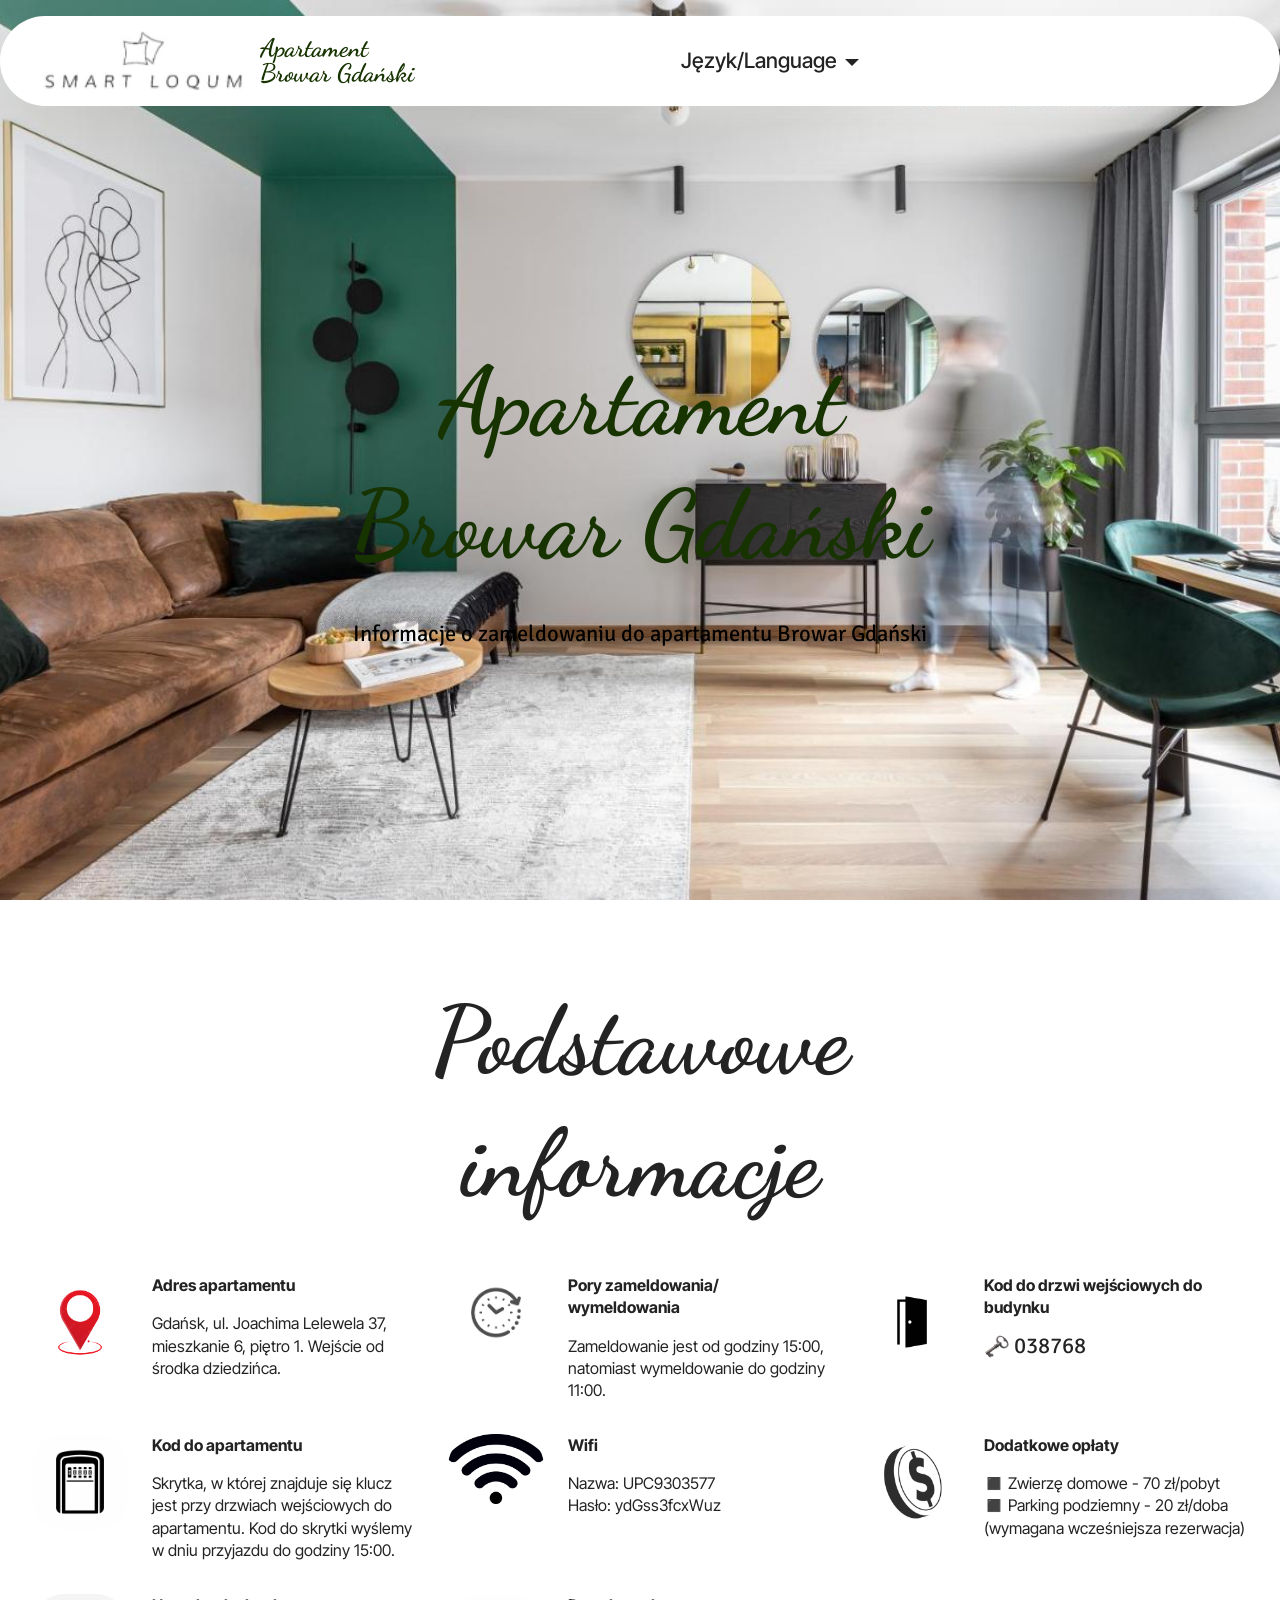
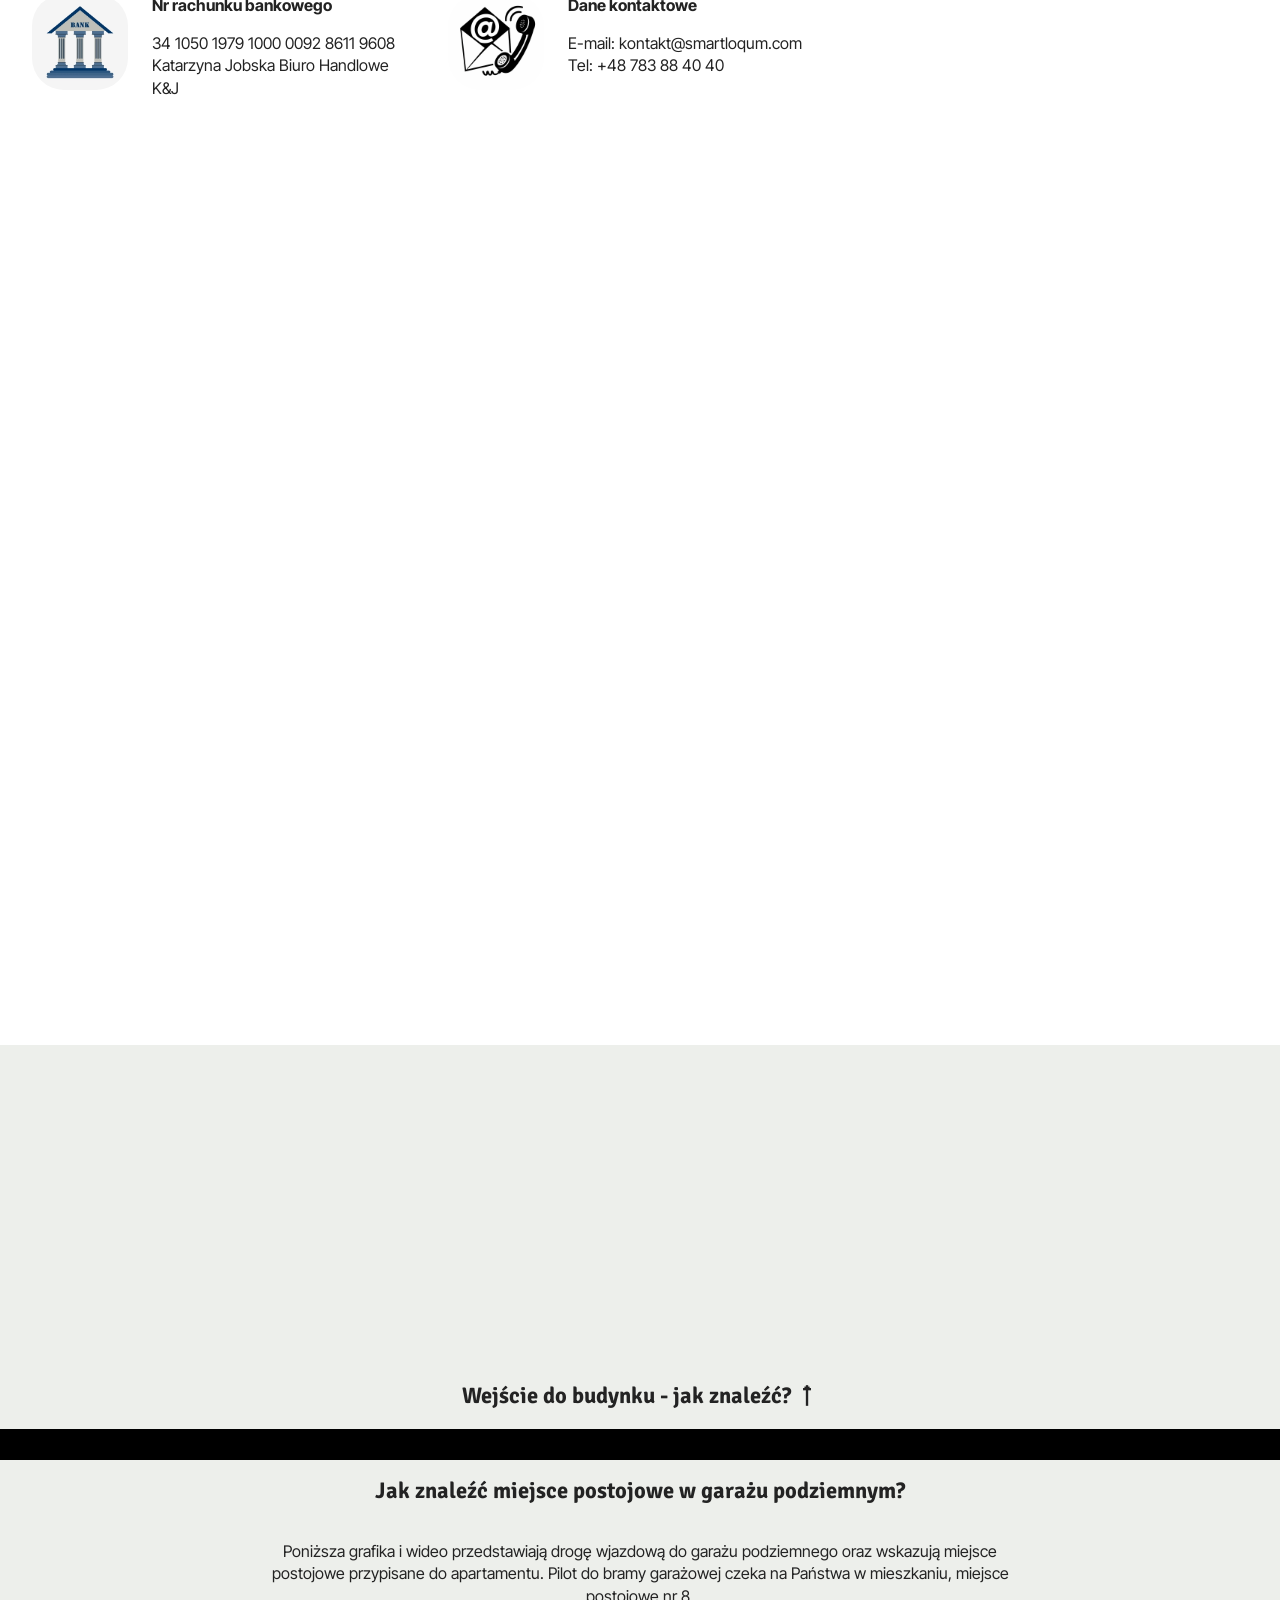
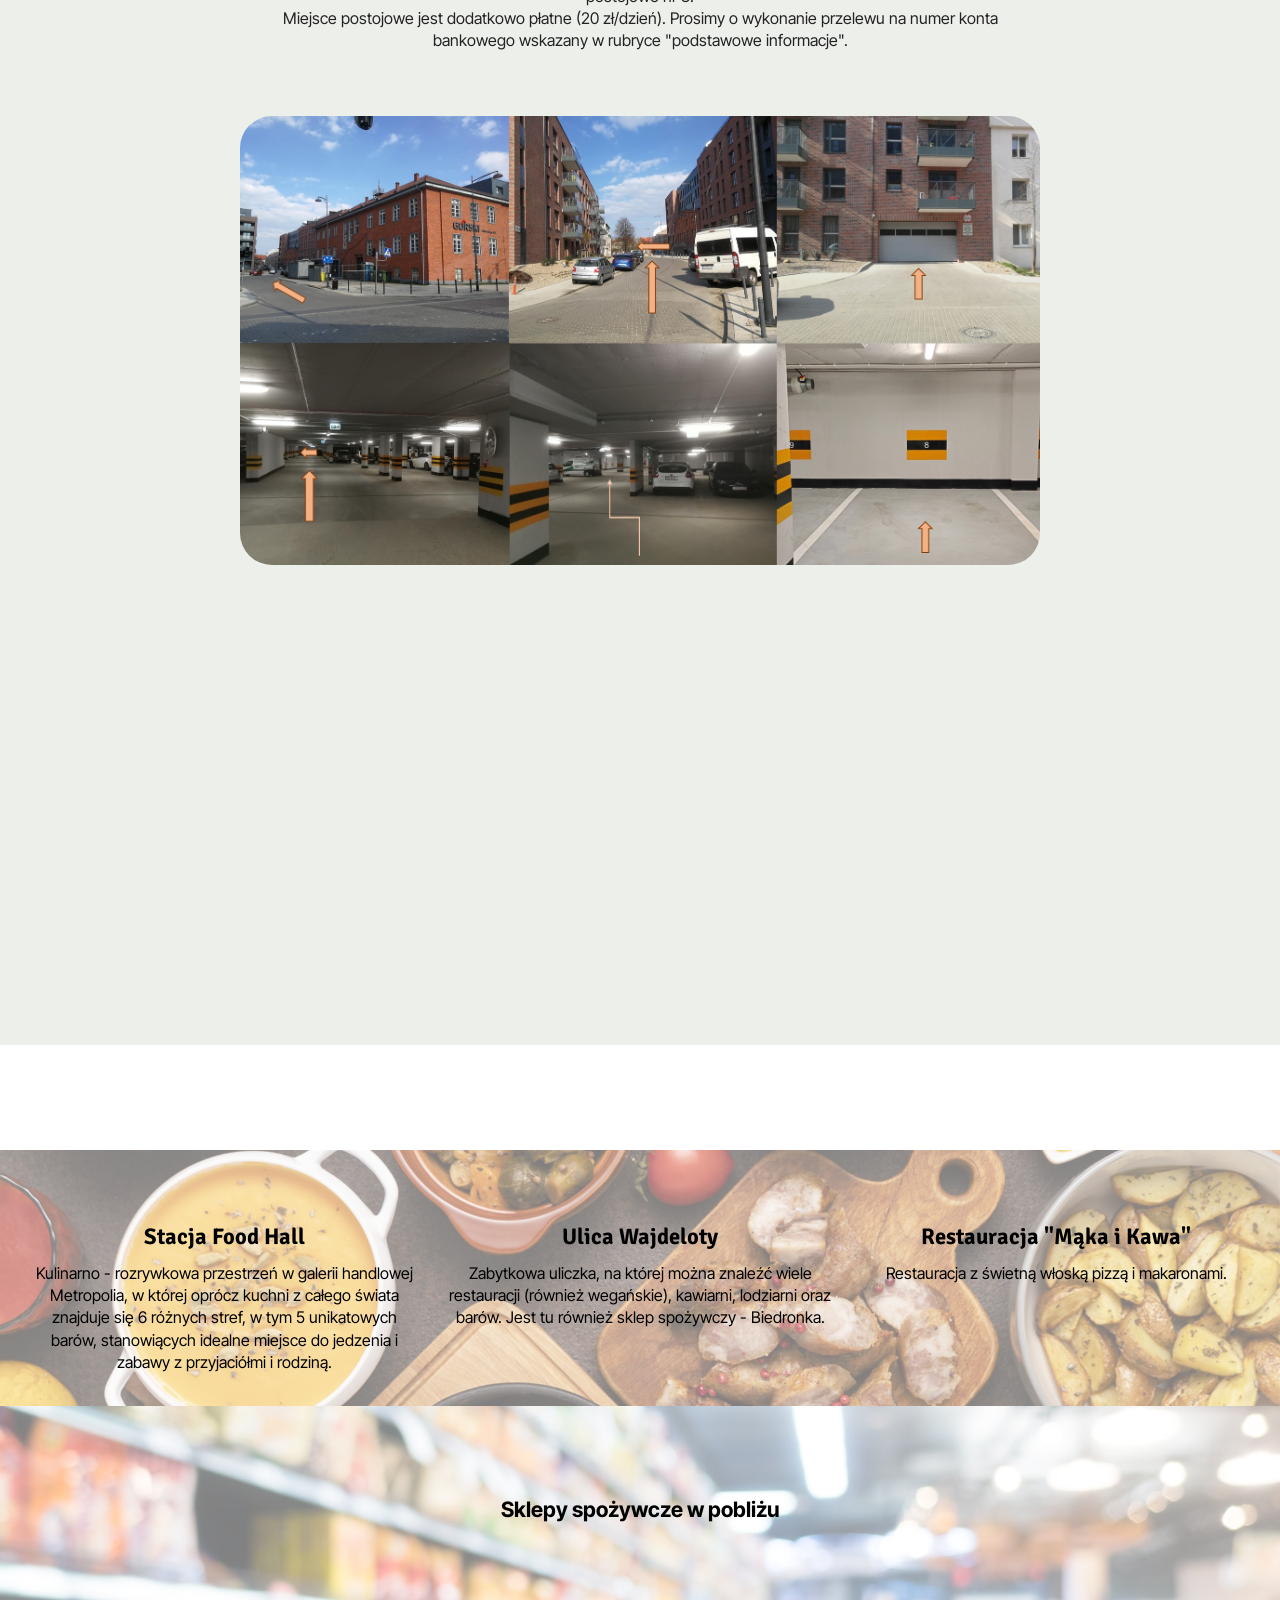
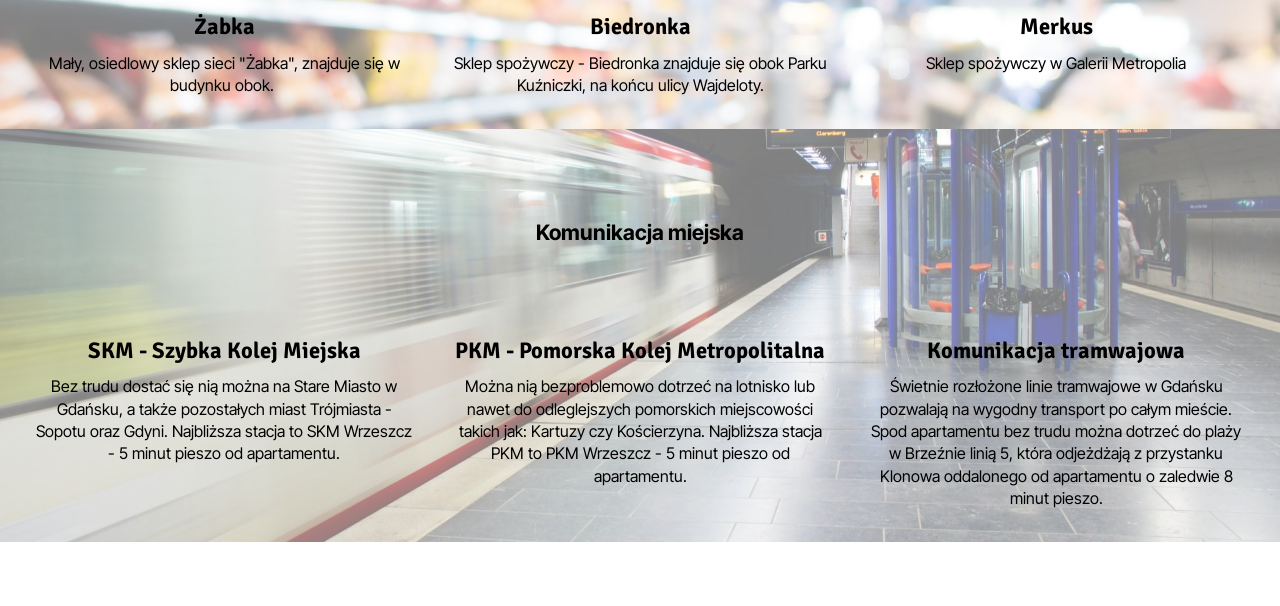
==== index.html @ a1bb18da "Add files via upload" ====
<!DOCTYPE html>
<html  >
<head>
  <!-- Site made with Mobirise Website Builder v6.0.1, https://mobirise.com -->
  <meta charset="UTF-8">
  <meta http-equiv="X-UA-Compatible" content="IE=edge">
  <meta name="generator" content="Mobirise v6.0.1, mobirise.com">
  <meta name="viewport" content="width=device-width, initial-scale=1, minimum-scale=1">
  <link rel="shortcut icon" href="assets/images/karta-powitalna-dawna-poczta.png" type="image/x-icon">
  <meta name="description" content="">
  
  
  <title>Browar Gdański PL</title>
  <link rel="stylesheet" href="assets/web/assets/mobirise-icons2/mobirise2.css">
  <link rel="stylesheet" href="assets/bootstrap/css/bootstrap.min.css">
  <link rel="stylesheet" href="assets/bootstrap/css/bootstrap-grid.min.css">
  <link rel="stylesheet" href="assets/bootstrap/css/bootstrap-reboot.min.css">
  <link rel="stylesheet" href="assets/parallax/jarallax.css">
  <link rel="stylesheet" href="assets/animatecss/animate.css">
  <link rel="stylesheet" href="assets/dropdown/css/style.css">
  <link rel="stylesheet" href="assets/theme/css/style.css">
  <link rel="preload" href="https://fonts.googleapis.com/css?family=Dancing+Script:400,500,600,700&display=swap" as="style" onload="this.onload=null;this.rel='stylesheet'">
  <noscript><link rel="stylesheet" href="https://fonts.googleapis.com/css?family=Dancing+Script:400,500,600,700&display=swap"></noscript>
  <link rel="preload" href="https://fonts.googleapis.com/css?family=Signika+Negative:300,400,500,600,700&display=swap" as="style" onload="this.onload=null;this.rel='stylesheet'">
  <noscript><link rel="stylesheet" href="https://fonts.googleapis.com/css?family=Signika+Negative:300,400,500,600,700&display=swap"></noscript>
  <link rel="preload" href="https://fonts.googleapis.com/css?family=Inter+Tight:100,200,300,400,500,600,700,800,900,100i,200i,300i,400i,500i,600i,700i,800i,900i&display=swap" as="style" onload="this.onload=null;this.rel='stylesheet'">
  <noscript><link rel="stylesheet" href="https://fonts.googleapis.com/css?family=Inter+Tight:100,200,300,400,500,600,700,800,900,100i,200i,300i,400i,500i,600i,700i,800i,900i&display=swap"></noscript>
  <link rel="preload" as="style" href="assets/mobirise/css/mbr-additional.css?v=JxssaK"><link rel="stylesheet" href="assets/mobirise/css/mbr-additional.css?v=JxssaK" type="text/css">

  
  
  
</head>
<body>
  
  <section data-bs-version="5.1" class="menu menu1 cid-uIEbX2FM1C" once="menu" id="menu01-8">
	

	<nav class="navbar navbar-dropdown navbar-fixed-top navbar-expand-lg">
		<div class="container">
			<div class="navbar-brand">
				<span class="navbar-logo">
					<a href="index.html">
						<img src="assets/images/karta-powitalna-dawna-poczta-153x46.png" alt="Mobirise Website Builder" style="height: 3.8rem;">
					</a>
				</span>
				<span class="navbar-caption-wrap"><a class="navbar-caption text-success display-1" href="index.html">Apartament<br>Browar Gdański</a></span>
			</div>
			<button class="navbar-toggler" type="button" data-toggle="collapse" data-bs-toggle="collapse" data-target="#navbarSupportedContent" data-bs-target="#navbarSupportedContent" aria-controls="navbarNavAltMarkup" aria-expanded="false" aria-label="Toggle navigation">
				<div class="hamburger">
					<span></span>
					<span></span>
					<span></span>
					<span></span>
				</div>
			</button>
			<div class="collapse navbar-collapse" id="navbarSupportedContent">
				<ul class="navbar-nav nav-dropdown nav-right" data-app-modern-menu="true"><li class="nav-item dropdown">
						<a class="nav-link link text-black dropdown-toggle display-4" href="https://mobiri.se" data-toggle="dropdown-submenu" data-bs-toggle="dropdown" data-bs-auto-close="outside" aria-expanded="false">Język/Language</a><div class="dropdown-menu" aria-labelledby="dropdown-813"><a class="text-black dropdown-item text-primary display-4" href="index.html">Polski/Polish</a><a class="text-black dropdown-item text-primary display-4" href="page2.html">Angielski/English</a></div>
					</li></ul>
				<div class="icons-menu">
					<a class="iconfont-wrapper" href="https://mobiri.se">
						<span class="p-2 mbr-iconfont mobi-mbri-phone mobi-mbri"></span>
					</a>
					<a class="iconfont-wrapper" href="https://mobiri.se">
						<span class="p-2 mbr-iconfont mobi-mbri-letter mobi-mbri"></span>
					</a>
					<a class="iconfont-wrapper" href="https://mobiri.se">
						<span class="p-2 mbr-iconfont mobi-mbri-map-pin mobi-mbri"></span>
					</a>
					
				</div>
				
			</div>
		</div>
	</nav>
</section>

<section data-bs-version="5.1" class="header16 cid-uIE7g3pvz5 mbr-fullscreen mbr-parallax-background" id="header17-7">
  
  
  <div class="container-fluid">
    <div class="row">
      <div class="content-wrap col-12 col-md-12">
        <h1 class="mbr-section-title mbr-fonts-style mbr-white mb-4 display-2">
          <strong><br>Apartament</strong><br><strong>Browar Gdański</strong></h1>
        
        <p class="mbr-fonts-style mbr-text mbr-white mb-4 display-5">Informacje o zameldowaniu do apartamentu Browar Gdański</p>
        
      </div>
    </div>
  </div>
</section>

<section data-bs-version="5.1" class="features15 cid-uIE6yzl52n" id="features015-2">
	

	
	
	<div class="container">
		<div class="row justify-content-center">
			<div class="col-12 content-head">
				<div class="mbr-section-head mb-5">
					<h4 class="mbr-section-title mbr-fonts-style align-center mb-0 display-2"><strong>Podstawowe informacje</strong></h4>
					
				</div>
			</div>
		</div>
		<div class="row">
			
			<div class="item features-without-image col-12 col-lg-4 active">
				<div class="item-wrapper">
					<div class="img-wrapper">
						<img src="assets/images/logo-adresu.png" alt="Mobirise Website Builder" data-slide-to="1" data-bs-slide-to="1">
					</div>
					<div class="card-box">
						<h4 class="card-title mbr-fonts-style mb-0 display-7"><strong>Adres apartamentu</strong></h4>
						<h5 class="card-text mbr-fonts-style mt-3 display-7">Gdańsk, ul. Joachima Lelewela 37, mieszkanie 6, piętro 1. Wejście od środka dziedzińca.</h5>
					</div>
				</div>
			</div>
			<div class="item features-without-image col-12 col-lg-4">
				<div class="item-wrapper">
					<div class="img-wrapper">
						<img src="assets/images/logo-zameldowania.jpg" alt="Mobirise Website Builder" data-bs-slide-to="2" data-slide-to="2">
					</div>
					<div class="card-box">
						<h4 class="card-title mbr-fonts-style mb-0 display-7"><strong>Pory zameldowania/ wymeldowania</strong></h4>
						<h5 class="card-text mbr-fonts-style mt-3 display-7">Zameldowanie jest od godziny 15:00, natomiast wymeldowanie do godziny 11:00.</h5>
					</div>
				</div>
			</div>
			<div class="item features-without-image col-12 col-lg-4">
				<div class="item-wrapper">
					<div class="img-wrapper">
						<img src="assets/images/logo-klatki.jpg" alt="Mobirise Website Builder" data-slide-to="3" data-bs-slide-to="3">
					</div>
					<div class="card-box">
						<h4 class="card-title mbr-fonts-style mb-0 display-7"><strong>Kod do drzwi wejściowych do budynku</strong></h4>
						<h5 class="card-text mbr-fonts-style mt-3 display-5"><p><img src="[data-uri]" data-filename="🗝.png" style="width: 24.8px; height: 24.8px; float: left;">&nbsp;038768</p></h5>
					</div>
				</div>
			</div>
			<div class="item features-without-image col-12 col-lg-4">
				<div class="item-wrapper">
					<div class="img-wrapper">
						<img src="assets/images/chatgpt-image-10-kwi-2025-08-45.png" alt="Mobirise Website Builder" data-bs-slide-to="4" data-slide-to="4">
					</div>
					<div class="card-box">
						<h4 class="card-title mbr-fonts-style mb-0 display-7"><strong>Kod do apartamentu</strong></h4>
						<h5 class="card-text mbr-fonts-style mt-3 display-7">Skrytka, w której znajduje się klucz jest przy drzwiach wejściowych do apartamentu. Kod do skrytki wyślemy w dniu przyjazdu do godziny 15:00.</h5>
					</div>
				</div>
			</div>
			<div class="item features-without-image col-12 col-lg-4">
				<div class="item-wrapper">
					<div class="img-wrapper">
						<img src="assets/images/logo-wifi.webp" alt="Mobirise Website Builder" data-slide-to="5" data-bs-slide-to="5">
					</div>
					<div class="card-box">
						<h4 class="card-title mbr-fonts-style mb-0 display-7">
							<strong>Wifi</strong>
						</h4>
						<h5 class="card-text mbr-fonts-style mt-3 display-7">Nazwa: UPC9303577<br>Hasło: ydGss3fcxWuz</h5>
					</div>
				</div>
			</div>

			<div class="item features-without-image col-12 col-lg-4">
				<div class="item-wrapper">
					<div class="img-wrapper">
						<img src="assets/images/logo-monety.jpg" alt="Mobirise Website Builder" data-bs-slide-to="5" data-slide-to="5">
					</div>
					<div class="card-box">
						<h4 class="card-title mbr-fonts-style mb-0 display-7"><strong>Dodatkowe opłaty&nbsp;</strong></h4>
						<h5 class="card-text mbr-fonts-style mt-3 display-7"><div>◼️ Zwierzę domowe - 70 zł/pobyt
</div><div>◼️ Parking podziemny - 20 zł/doba (wymagana wcześniejsza rezerwacja)</div></h5>
					</div>
				</div>
			</div><div class="item features-without-image col-12 col-lg-4">
				<div class="item-wrapper">
					<div class="img-wrapper">
						<img src="assets/images/logo-banku.jpg" alt="Mobirise Website Builder" data-bs-slide-to="6" data-slide-to="6">
					</div>
					<div class="card-box">
						<h4 class="card-title mbr-fonts-style mb-0 display-7"><strong>Nr rachunku bankowego</strong></h4>
						<h5 class="card-text mbr-fonts-style mt-3 display-7">34 1050 1979 1000 0092 8611 9608 
<div>Katarzyna Jobska Biuro Handlowe K&amp;J</div></h5>
					</div>
				</div>
			</div>
			
			<div class="item features-without-image col-12 col-lg-4">
				<div class="item-wrapper">
					<div class="img-wrapper">
						<img src="assets/images/mj-obraz-chatgpt.png" alt="Mobirise Website Builder" data-bs-slide-to="8" data-slide-to="8">
					</div>
					<div class="card-box">
						<h4 class="card-title mbr-fonts-style mb-0 display-7"><strong>Dane kontaktowe</strong></h4>
						<h5 class="card-text mbr-fonts-style mt-3 display-7">E-mail: kontakt@smartloqum.com
<div>Tel: +48 783 88 40 40</div></h5>
					</div>
				</div>
			</div>
		</div>
	</div>
</section>

<section data-bs-version="5.1" class="features12 cid-uIPjSyp8i2" id="features012-17">
	
	
	<div class="container">
		<div class="row justify-content-center">
			<div class="col-12 content-head">
				<div class="mbr-section-head mb-5">
					<h4 class="mbr-section-title mbr-fonts-style align-center mb-0 display-5"><strong>Wejście do budynku, skrytka na klucz do apartamentu oraz śmietnik zewnętrzny - gdzie się znajdują?</strong></h4>
					
				</div>
			</div>
		</div>
		<div class="row mb-4">
			<div class="item features-image col-12 col-md-6 col-lg-8">
				<div class="item-wrapper">
					<div class="item-img mb-3 img-big">
						<img src="assets/images/wejcie-i-mietnik-stary-browar.png" alt="Mobirise Website Builder" title="">
					</div>
					
				</div>
			</div>
			<div class="item features-image col-12 col-md-6 col-lg-4">
				<div class="item-wrapper">
					<div class="item-img mb-3">
						<img src="assets/images/img-1167.jpeg" alt="Mobirise Website Builder" title="">
					</div>
					
				</div>
			</div>
		</div>
	</div>
</section>

<section data-bs-version="5.1" class="video02 cid-uIPjT61lA9" id="video02-18">
  

  
  

  <div class="container">
    <div class="row justify-content-center">
      <div class="mbr-figure col-12 mb-5 col-md-4"><iframe class="mbr-embedded-video" src="https://youtube.com/embed/8zZroAc3mz8" width="800" height="600" frameborder="0" allowfullscreen></iframe></div>
    </div>
    <div class="row justify-content-center">
      <div class="col-12 content-text">
        <h4 class="mbr-description mbr-fonts-style mb-3 align-center display-5">
          <strong>Wejście do budynku - jak znaleźć? ⭡</strong></h4>
        
      </div>
    </div>
  </div>
</section>

<section data-bs-version="5.1" class="footer4 cid-uIEc25SFnz" once="footers" id="footer04-b">

    

    

    <div class="container">
        <div class="media-container-row align-center mbr-white">
            <div class="col-12">
                <p class="mbr-text mb-0 mbr-fonts-style display-5">.</p>
            </div>
        </div>
    </div>
</section>

<section data-bs-version="5.1" class="header13 cid-uIPjTrXry3" id="header13-19">
  

  
  

  <div class="align-center container">
    <div class="row justify-content-center">
      <div class="col-md-12 mb-5 content-head">
        <h1 class="mbr-section-title mbr-fonts-style display-5"><strong>Jak znaleźć miejsce postojowe w garażu podziemnym?</strong><br></h1>
        <p class="mbr-text mbr-fonts-style mt-4 display-7">Poniższa grafika i wideo przedstawiają drogę wjazdową do garażu podziemnego oraz wskazują miejsce postojowe przypisane do apartamentu.&nbsp;Pilot do bramy garażowej czeka na Państwa w mieszkaniu, miejsce postojowe nr 8.<br> Miejsce postojowe jest dodatkowo płatne (20 zł/dzień). Prosimy o wykonanie przelewu na numer konta bankowego wskazany w rubryce "podstawowe informacje".</p>
        
      </div>
    </div>

    <div class="row justify-content-center">
      <div class="col-12 col-md-8">
        <img src="assets/images/wjazd-do-garau-browar.png" alt="Mobirise Website Builder" title="">
      </div>
    </div>
  </div>
</section>

<section data-bs-version="5.1" class="video02 cid-uIPjTN4G70" id="video02-1a">
  

  
  

  <div class="container">
    <div class="row justify-content-center">
      <div class="mbr-figure col-12 mb-5 col-md-4"><iframe class="mbr-embedded-video" src="https://youtube.com/embed/a6u_VBBNdTg" width="800" height="600" frameborder="0" allowfullscreen></iframe></div>
    </div>
    <div class="row justify-content-center">
      <div class="col-12 content-text">
        <h4 class="mbr-description mbr-fonts-style mb-3 align-center display-5">
          <strong>Wjazd do garażu - jak znaleźć? ⭡</strong></h4>
        
      </div>
    </div>
  </div>
</section>

<section data-bs-version="5.1" class="features10 cid-uIPjUeluGI mbr-parallax-background" id="features010-1b">
  

  
  <div class="mbr-overlay" style="opacity: 0.5; background-color: rgb(255, 255, 255);"></div>
  <div class="container">
    <div class="row justify-content-center mb-5">
      <div class="col-12 mb-0 content-head">
        <h3 class="mbr-section-title mbr-fonts-style align-center display-4">
          <strong><br></strong><br><strong>Polecane punkty gastronomiczne</strong></h3>
        
      </div>
    </div>
    <div class="row">
      <div class="item features-without-image col-12 col-md-6 col-lg-4">
        <div class="item-wrapper">
          <div class="card-box align-left">
            
            <h5 class="card-title mbr-fonts-style display-5">
              <strong>Stacja Food Hall</strong></h5>
            <p class="card-text mbr-fonts-style mb-3 display-7">
              Kulinarno - rozrywkowa przestrzeń w galerii handlowej Metropolia, w której oprócz kuchni z całego świata znajduje się 6 różnych stref, w tym 5 unikatowych barów, stanowiących idealne miejsce do jedzenia i zabawy z przyjaciółmi i rodziną.</p>
            
          </div>
        </div>
      </div>
      <div class="item features-without-image col-12 col-md-6 col-lg-4">
        <div class="item-wrapper">
          <div class="card-box align-left">
            
            <h5 class="card-title mbr-fonts-style display-5">
              <strong>Ulica Wajdeloty</strong></h5>
            <p class="card-text mbr-fonts-style mb-3 display-7">
              Zabytkowa uliczka, na której można znaleźć wiele restauracji (również wegańskie), kawiarni, lodziarni oraz barów. Jest tu również sklep spożywczy - Biedronka.</p>
            
          </div>
        </div>
      </div>
      <div class="item features-without-image col-12 col-md-6 col-lg-4">
        <div class="item-wrapper">
          <div class="card-box align-left">
            
            <h5 class="card-title mbr-fonts-style display-5"><strong>Restauracja "Mąka i Kawa"</strong></h5>
            <p class="card-text mbr-fonts-style mb-3 display-7">Restauracja z świetną włoską pizzą i makaronami.</p>
            
          </div>
        </div>
      </div>
    </div>
  </div>
</section>

<section data-bs-version="5.1" class="features10 cid-uIPjUvHEg1 mbr-parallax-background" id="features010-1c">
  

  
  <div class="mbr-overlay" style="opacity: 0.5; background-color: rgb(255, 255, 255);"></div>
  <div class="container">
    <div class="row justify-content-center mb-5">
      <div class="col-12 mb-0 content-head">
        <h3 class="mbr-section-title mbr-fonts-style align-center display-4">
          <strong><br></strong><br><br><strong>Sklepy spożywcze w pobliżu</strong><strong><br></strong></h3>
        
      </div>
    </div>
    <div class="row">
      <div class="item features-without-image col-12 col-md-6 col-lg-4">
        <div class="item-wrapper">
          <div class="card-box align-left">
            
            <h5 class="card-title mbr-fonts-style display-5"><strong>Żabka</strong></h5>
            <p class="card-text mbr-fonts-style mb-3 display-7">
              Mały, osiedlowy sklep sieci "Żabka", znajduje się w budynku obok.&nbsp;</p>
            
          </div>
        </div>
      </div>
      <div class="item features-without-image col-12 col-md-6 col-lg-4">
        <div class="item-wrapper">
          <div class="card-box align-left">
            
            <h5 class="card-title mbr-fonts-style display-5"><strong>Biedronka</strong></h5>
            <p class="card-text mbr-fonts-style mb-3 display-7">Sklep spożywczy - Biedronka znajduje się obok Parku Kuźniczki, na końcu ulicy Wajdeloty.</p>
            
          </div>
        </div>
      </div>
      <div class="item features-without-image col-12 col-md-6 col-lg-4">
        <div class="item-wrapper">
          <div class="card-box align-left">
            
            <h5 class="card-title mbr-fonts-style display-5"><strong>Merkus</strong></h5>
            <p class="card-text mbr-fonts-style mb-3 display-7">Sklep spożywczy w Galerii Metropolia</p>
            
          </div>
        </div>
      </div>
    </div>
  </div>
</section>

<section data-bs-version="5.1" class="features10 cid-uIPjULOoMV mbr-parallax-background" id="features010-1d">
  

  
  <div class="mbr-overlay" style="opacity: 0.5; background-color: rgb(255, 255, 255);"></div>
  <div class="container">
    <div class="row justify-content-center mb-5">
      <div class="col-12 mb-0 content-head">
        <h3 class="mbr-section-title mbr-fonts-style align-center display-4">
          <strong><br></strong><br><br><strong>Komunikacja miejska</strong><strong><br></strong></h3>
        
      </div>
    </div>
    <div class="row">
      <div class="item features-without-image col-12 col-md-6 col-lg-4">
        <div class="item-wrapper">
          <div class="card-box align-left">
            
            <h5 class="card-title mbr-fonts-style display-5"><strong>SKM - Szybka Kolej Miejska</strong></h5>
            <p class="card-text mbr-fonts-style mb-3 display-7">
              Bez trudu dostać się nią można na Stare Miasto w Gdańsku, a także pozostałych miast Trójmiasta - Sopotu oraz Gdyni. Najbliższa stacja to SKM Wrzeszcz - 5 minut pieszo od apartamentu.</p>
            
          </div>
        </div>
      </div>
      <div class="item features-without-image col-12 col-md-6 col-lg-4">
        <div class="item-wrapper">
          <div class="card-box align-left">
            
            <h5 class="card-title mbr-fonts-style display-5"><strong>PKM - Pomorska Kolej Metropolitalna</strong></h5>
            <p class="card-text mbr-fonts-style mb-3 display-7">
              Można nią bezproblemowo dotrzeć na lotnisko lub nawet do odleglejszych pomorskich miejscowości takich jak: Kartuzy czy Kościerzyna. Najbliższa stacja PKM to PKM Wrzeszcz - 5 minut pieszo od apartamentu.</p>
            
          </div>
        </div>
      </div>
      <div class="item features-without-image col-12 col-md-6 col-lg-4">
        <div class="item-wrapper">
          <div class="card-box align-left">
            
            <h5 class="card-title mbr-fonts-style display-5"><strong>Komunikacja tramwajowa</strong></h5>
            <p class="card-text mbr-fonts-style mb-3 display-7">Świetnie rozłożone linie tramwajowe w Gdańsku pozwalają na wygodny transport po całym mieście. Spod apartamentu bez trudu można dotrzeć do plaży w Brzeźnie linią 5, która odjeżdżają z przystanku Klonowa oddalonego od apartamentu o zaledwie 8 minut pieszo.</p>
            
          </div>
        </div>
      </div>
    </div>
  </div>
</section><section class="display-7" style="padding: 0;align-items: center;justify-content: center;flex-wrap: wrap;    align-content: center;display: flex;position: relative;height: 4rem;"><a href="https://mobiri.se/" style="flex: 1 1;height: 4rem;position: absolute;width: 100%;z-index: 1;"><img alt="" style="height: 4rem;" src="[data-uri]"></a><p style="margin: 0;text-align: center;" class="display-7">&#8204;</p><a style="z-index:1" href="https://mobirise.com/builder/ai-website-builder.html">Free AI Website Builder</a></section><script src="assets/bootstrap/js/bootstrap.bundle.min.js"></script>  <script src="assets/parallax/jarallax.js"></script>  <script src="assets/smoothscroll/smooth-scroll.js"></script>  <script src="assets/ytplayer/index.js"></script>  <script src="assets/dropdown/js/navbar-dropdown.js"></script>  <script src="assets/playervimeo/vimeo_player.js"></script>  <script src="assets/theme/js/script.js"></script>  
  
  
  <input name="animation" type="hidden">
  </body>
</html>
---- assets/web/assets/mobirise-icons2/mobirise2.css ----
@font-face {
  font-family: 'Moririse2';
  font-display: swap;
  src:  url('mobirise2.eot?f2bix4');
  src:  url('mobirise2.eot?f2bix4#iefix') format('embedded-opentype'),
    url('mobirise2.ttf?f2bix4') format('truetype'),
    url('mobirise2.woff?f2bix4') format('woff'),
    url('mobirise2.svg?f2bix4#mobirise2') format('svg');
  font-weight: normal;
  font-style: normal;
}

[class^="mobi-"], [class*=" mobi-"] {
  /* use !important to prevent issues with browser extensions that change fonts */
  font-family: 'Moririse2' !important;
  speak: none;
  font-style: normal;
  font-weight: normal;
  font-variant: normal;
  text-transform: none;
  line-height: 1;

  /* Better Font Rendering =========== */
  -webkit-font-smoothing: antialiased;
  -moz-osx-font-smoothing: grayscale;
}

.mobi-mbri-add-submenu:before {
  content: "\e900";
}
.mobi-mbri-alert:before {
  content: "\e901";
}
.mobi-mbri-align-center:before {
  content: "\e902";
}
.mobi-mbri-align-justify:before {
  content: "\e903";
}
.mobi-mbri-align-left:before {
  content: "\e904";
}
.mobi-mbri-align-right:before {
  content: "\e905";
}
.mobi-mbri-android:before {
  content: "\e906";
}
.mobi-mbri-apple:before {
  content: "\e907";
}
.mobi-mbri-arrow-down:before {
  content: "\e908";
}
.mobi-mbri-arrow-next:before {
  content: "\e909";
}
.mobi-mbri-arrow-prev:before {
  content: "\e90a";
}
.mobi-mbri-arrow-up:before {
  content: "\e90b";
}
.mobi-mbri-bold:before {
  content: "\e90c";
}
.mobi-mbri-bookmark:before {
  content: "\e90d";
}
.mobi-mbri-bootstrap:before {
  content: "\e90e";
}
.mobi-mbri-briefcase:before {
  content: "\e90f";
}
.mobi-mbri-browse:before {
  content: "\e910";
}
.mobi-mbri-bulleted-list:before {
  content: "\e911";
}
.mobi-mbri-calendar:before {
  content: "\e912";
}
.mobi-mbri-camera:before {
  content: "\e913";
}
.mobi-mbri-cart-add:before {
  content: "\e914";
}
.mobi-mbri-cart-full:before {
  content: "\e915";
}
.mobi-mbri-cash:before {
  content: "\e916";
}
.mobi-mbri-change-style:before {
  content: "\e917";
}
.mobi-mbri-chat:before {
  content: "\e918";
}
.mobi-mbri-clock:before {
  content: "\e919";
}
.mobi-mbri-close:before {
  content: "\e91a";
}
.mobi-mbri-cloud:before {
  content: "\e91b";
}
.mobi-mbri-code:before {
  content: "\e91c";
}
.mobi-mbri-contact-form:before {
  content: "\e91d";
}
.mobi-mbri-credit-card:before {
  content: "\e91e";
}
.mobi-mbri-cursor-click:before {
  content: "\e91f";
}
.mobi-mbri-cust-feedback:before {
  content: "\e920";
}
.mobi-mbri-database:before {
  content: "\e921";
}
.mobi-mbri-delivery:before {
  content: "\e922";
}
.mobi-mbri-desktop:before {
  content: "\e923";
}
.mobi-mbri-devices:before {
  content: "\e924";
}
.mobi-mbri-down:before {
  content: "\e925";
}
.mobi-mbri-download-2:before {
  content: "\e926";
}
.mobi-mbri-download:before {
  content: "\e927";
}
.mobi-mbri-drag-n-drop-2:before {
  content: "\e928";
}
.mobi-mbri-drag-n-drop:before {
  content: "\e929";
}
.mobi-mbri-edit-2:before {
  content: "\e92a";
}
.mobi-mbri-edit:before {
  content: "\e92b";
}
.mobi-mbri-error:before {
  content: "\e92c";
}
.mobi-mbri-extension:before {
  content: "\e92d";
}
.mobi-mbri-features:before {
  content: "\e92e";
}
.mobi-mbri-file:before {
  content: "\e92f";
}
.mobi-mbri-flag:before {
  content: "\e930";
}
.mobi-mbri-folder:before {
  content: "\e931";
}
.mobi-mbri-gift:before {
  content: "\e932";
}
.mobi-mbri-github:before {
  content: "\e933";
}
.mobi-mbri-globe-2:before {
  content: "\e934";
}
.mobi-mbri-globe:before {
  content: "\e935";
}
.mobi-mbri-growing-chart:before {
  content: "\e936";
}
.mobi-mbri-hearth:before {
  content: "\e937";
}
.mobi-mbri-help:before {
  content: "\e938";
}
.mobi-mbri-home:before {
  content: "\e939";
}
.mobi-mbri-hot-cup:before {
  content: "\e93a";
}
.mobi-mbri-idea:before {
  content: "\e93b";
}
.mobi-mbri-image-gallery:before {
  content: "\e93c";
}
.mobi-mbri-image-slider:before {
  content: "\e93d";
}
.mobi-mbri-info:before {
  content: "\e93e";
}
.mobi-mbri-italic:before {
  content: "\e93f";
}
.mobi-mbri-key:before {
  content: "\e940";
}
.mobi-mbri-laptop:before {
  content: "\e941";
}
.mobi-mbri-layers:before {
  content: "\e942";
}
.mobi-mbri-left-right:before {
  content: "\e943";
}
.mobi-mbri-left:before {
  content: "\e944";
}
.mobi-mbri-letter:before {
  content: "\e945";
}
.mobi-mbri-like:before {
  content: "\e946";
}
.mobi-mbri-link:before {
  content: "\e947";
}
.mobi-mbri-lock:before {
  content: "\e948";
}
.mobi-mbri-login:before {
  content: "\e949";
}
.mobi-mbri-logout:before {
  content: "\e94a";
}
.mobi-mbri-magic-stick:before {
  content: "\e94b";
}
.mobi-mbri-map-pin:before {
  content: "\e94c";
}
.mobi-mbri-menu:before {
  content: "\e94d";
}
.mobi-mbri-mobile-2:before {
  content: "\e94e";
}
.mobi-mbri-mobile-horizontal:before {
  content: "\e94f";
}
.mobi-mbri-mobile:before {
  content: "\e950";
}
.mobi-mbri-mobirise:before {
  content: "\e951";
}
.mobi-mbri-more-horizontal:before {
  content: "\e952";
}
.mobi-mbri-more-vertical:before {
  content: "\e953";
}
.mobi-mbri-music:before {
  content: "\e954";
}
.mobi-mbri-new-file:before {
  content: "\e955";
}
.mobi-mbri-numbered-list:before {
  content: "\e956";
}
.mobi-mbri-opened-folder:before {
  content: "\e957";
}
.mobi-mbri-pages:before {
  content: "\e958";
}
.mobi-mbri-paper-plane:before {
  content: "\e959";
}
.mobi-mbri-paperclip:before {
  content: "\e95a";
}
.mobi-mbri-phone:before {
  content: "\e95b";
}
.mobi-mbri-photo:before {
  content: "\e95c";
}
.mobi-mbri-photos:before {
  content: "\e95d";
}
.mobi-mbri-pin:before {
  content: "\e95e";
}
.mobi-mbri-play:before {
  content: "\e95f";
}
.mobi-mbri-plus:before {
  content: "\e960";
}
.mobi-mbri-preview:before {
  content: "\e961";
}
.mobi-mbri-print:before {
  content: "\e962";
}
.mobi-mbri-protect:before {
  content: "\e963";
}
.mobi-mbri-question:before {
  content: "\e964";
}
.mobi-mbri-quote-left:before {
  content: "\e965";
}
.mobi-mbri-quote-right:before {
  content: "\e966";
}
.mobi-mbri-redo:before {
  content: "\e967";
}
.mobi-mbri-refresh:before {
  content: "\e968";
}
.mobi-mbri-responsive-2:before {
  content: "\e969";
}
.mobi-mbri-responsive:before {
  content: "\e96a";
}
.mobi-mbri-right:before {
  content: "\e96b";
}
.mobi-mbri-rocket:before {
  content: "\e96c";
}
.mobi-mbri-sad-face:before {
  content: "\e96d";
}
.mobi-mbri-sale:before {
  content: "\e96e";
}
.mobi-mbri-save:before {
  content: "\e96f";
}
.mobi-mbri-search:before {
  content: "\e970";
}
.mobi-mbri-setting-2:before {
  content: "\e971";
}
.mobi-mbri-setting-3:before {
  content: "\e972";
}
.mobi-mbri-setting:before {
  content: "\e973";
}
.mobi-mbri-share:before {
  content: "\e974";
}
.mobi-mbri-shopping-bag:before {
  content: "\e975";
}
.mobi-mbri-shopping-basket:before {
  content: "\e976";
}
.mobi-mbri-shopping-cart:before {
  content: "\e977";
}
.mobi-mbri-sites:before {
  content: "\e978";
}
.mobi-mbri-smile-face:before {
  content: "\e979";
}
.mobi-mbri-speed:before {
  content: "\e97a";
}
.mobi-mbri-star:before {
  content: "\e97b";
}
.mobi-mbri-success:before {
  content: "\e97c";
}
.mobi-mbri-sun:before {
  content: "\e97d";
}
.mobi-mbri-sun2:before {
  content: "\e97e";
}
.mobi-mbri-tablet-vertical:before {
  content: "\e97f";
}
.mobi-mbri-tablet:before {
  content: "\e980";
}
.mobi-mbri-target:before {
  content: "\e981";
}
.mobi-mbri-timer:before {
  content: "\e982";
}
.mobi-mbri-to-ftp:before {
  content: "\e983";
}
.mobi-mbri-to-local-drive:before {
  content: "\e984";
}
.mobi-mbri-touch-swipe:before {
  content: "\e985";
}
.mobi-mbri-touch:before {
  content: "\e986";
}
.mobi-mbri-trash:before {
  content: "\e987";
}
.mobi-mbri-underline:before {
  content: "\e988";
}
.mobi-mbri-undo:before {
  content: "\e989";
}
.mobi-mbri-unlink:before {
  content: "\e98a";
}
.mobi-mbri-unlock:before {
  content: "\e98b";
}
.mobi-mbri-up-down:before {
  content: "\e98c";
}
.mobi-mbri-up:before {
  content: "\e98d";
}
.mobi-mbri-update:before {
  content: "\e98e";
}
.mobi-mbri-upload-2:before {
  content: "\e98f";
}
.mobi-mbri-upload:before {
  content: "\e990";
}
.mobi-mbri-user-2:before {
  content: "\e991";
}
.mobi-mbri-user:before {
  content: "\e992";
}
.mobi-mbri-users:before {
  content: "\e993";
}
.mobi-mbri-video-play:before {
  content: "\e994";
}
.mobi-mbri-video:before {
  content: "\e995";
}
.mobi-mbri-watch:before {
  content: "\e996";
}
.mobi-mbri-website-theme-2:before {
  content: "\e997";
}
.mobi-mbri-website-theme:before {
  content: "\e998";
}
.mobi-mbri-wifi:before {
  content: "\e999";
}
.mobi-mbri-windows:before {
  content: "\e99a";
}
.mobi-mbri-zoom-in:before {
  content: "\e99b";
}
.mobi-mbri-zoom-out:before {
  content: "\e99c";
}
---- assets/parallax/jarallax.css ----
.jarallax {
    position: relative;
    z-index: 0;
}
.jarallax > .jarallax-img {
    position: absolute;
    object-fit: cover;
    /* support for plugin https://github.com/bfred-it/object-fit-images */
    font-family: 'object-fit: cover;';
    top: 0;
    left: 0;
    width: 100%;
    height: 100%;
    z-index: -1;
}
---- assets/dropdown/css/style.css ----
.navbar-dropdown {
  left: 0;
  padding: 0;
  position: absolute;
  right: 0;
  top: 0;
  transition: all 0.45s ease;
  z-index: 1030;
  background: #282828; }
  .navbar-dropdown .navbar-logo {
    margin-right: 0.8rem;
    transition: margin 0.3s ease-in-out;
    vertical-align: middle; }
    .navbar-dropdown .navbar-logo img {
      height: 3.125rem;
      transition: all 0.3s ease-in-out; }
    .navbar-dropdown .navbar-logo.mbr-iconfont {
      font-size: 3.125rem;
      line-height: 3.125rem; }
  .navbar-dropdown .navbar-caption {
    font-weight: 700;
    white-space: normal;
    vertical-align: -4px;
    line-height: 3.125rem !important; }
    .navbar-dropdown .navbar-caption, .navbar-dropdown .navbar-caption:hover {
      color: inherit;
      text-decoration: none; }
  .navbar-dropdown .mbr-iconfont + .navbar-caption {
    vertical-align: -1px; }
  .navbar-dropdown.navbar-fixed-top {
    position: fixed; }
  .navbar-dropdown .navbar-brand span {
    vertical-align: -4px; }
  .navbar-dropdown.bg-color.transparent {
    background: none; }
  .navbar-dropdown.navbar-short .navbar-brand {
    padding: 0.625rem 0; }
    .navbar-dropdown.navbar-short .navbar-brand span {
      vertical-align: -1px; }
  .navbar-dropdown.navbar-short .navbar-caption {
    line-height: 2.375rem !important;
    vertical-align: -2px; }
  .navbar-dropdown.navbar-short .navbar-logo {
    margin-right: 0.5rem; }
    .navbar-dropdown.navbar-short .navbar-logo img {
      height: 2.375rem; }
    .navbar-dropdown.navbar-short .navbar-logo.mbr-iconfont {
      font-size: 2.375rem;
      line-height: 2.375rem; }
  .navbar-dropdown.navbar-short .mbr-table-cell {
    height: 3.625rem; }
  .navbar-dropdown .navbar-close {
    left: 0.6875rem;
    position: fixed;
    top: 0.75rem;
    z-index: 1000; }
  .navbar-dropdown .hamburger-icon {
    content: "";
    display: inline-block;
    vertical-align: middle;
    width: 16px;
    -webkit-box-shadow: 0 -6px 0 1px #282828,0 0 0 1px #282828,0 6px 0 1px #282828;
    -moz-box-shadow: 0 -6px 0 1px #282828,0 0 0 1px #282828,0 6px 0 1px #282828;
    box-shadow: 0 -6px 0 1px #282828,0 0 0 1px #282828,0 6px 0 1px #282828; }

.dropdown-menu .dropdown-toggle[data-toggle="dropdown-submenu"]::after {
  border-bottom: 0.35em solid transparent;
  border-left: 0.35em solid;
  border-right: 0;
  border-top: 0.35em solid transparent;
  margin-left: 0.3rem; }

.dropdown-menu .dropdown-item:focus {
  outline: 0; }

.nav-dropdown {
  font-size: 0.75rem;
  font-weight: 500;
  height: auto !important; }
  .nav-dropdown .nav-btn {
    padding-left: 1rem; }
  .nav-dropdown .link {
    margin: .667em 1.667em;
    font-weight: 500;
    padding: 0;
    transition: color .2s ease-in-out; }
    .nav-dropdown .link.dropdown-toggle {
      margin-right: 2.583em; }
      .nav-dropdown .link.dropdown-toggle::after {
        margin-left: .25rem;
        border-top: 0.35em solid;
        border-right: 0.35em solid transparent;
        border-left: 0.35em solid transparent;
        border-bottom: 0; }
      .nav-dropdown .link.dropdown-toggle[aria-expanded="true"] {
        margin: 0;
        padding: 0.667em 3.263em  0.667em 1.667em; }
  .nav-dropdown .link::after,
  .nav-dropdown .dropdown-item::after {
    color: inherit; }
  .nav-dropdown .btn {
    font-size: 0.75rem;
    font-weight: 700;
    letter-spacing: 0;
    margin-bottom: 0;
    padding-left: 1.25rem;
    padding-right: 1.25rem; }
  .nav-dropdown .dropdown-menu {
    border-radius: 0;
    border: 0;
    left: 0;
    margin: 0;
    padding-bottom: 1.25rem;
    padding-top: 1.25rem;
    position: relative; }
  .nav-dropdown .dropdown-submenu {
    margin-left: 0.125rem;
    top: 0; }
  .nav-dropdown .dropdown-item {
    font-weight: 500;
    line-height: 2;
    padding: 0.3846em 4.615em 0.3846em 1.5385em;
    position: relative;
    transition: color .2s ease-in-out, background-color .2s ease-in-out; }
    .nav-dropdown .dropdown-item::after {
      margin-top: -0.3077em;
      position: absolute;
      right: 1.1538em;
      top: 50%; }
    .nav-dropdown .dropdown-item:focus, .nav-dropdown .dropdown-item:hover {
      background: none; }

@media (max-width: 767px) {
  .nav-dropdown.navbar-toggleable-sm {
    bottom: 0;
    display: none;
    left: 0;
    overflow-x: hidden;
    position: fixed;
    top: 0;
    transform: translateX(-100%);
    -ms-transform: translateX(-100%);
    -webkit-transform: translateX(-100%);
    width: 18.75rem;
    z-index: 999; } }
.nav-dropdown.navbar-toggleable-xl {
  bottom: 0;
  display: none;
  left: 0;
  overflow-x: hidden;
  position: fixed;
  top: 0;
  transform: translateX(-100%);
  -ms-transform: translateX(-100%);
  -webkit-transform: translateX(-100%);
  width: 18.75rem;
  z-index: 999; }

.nav-dropdown-sm {
  display: block !important;
  overflow-x: hidden;
  overflow: auto;
  padding-top: 3.875rem; }
  .nav-dropdown-sm::after {
    content: "";
    display: block;
    height: 3rem;
    width: 100%; }
  .nav-dropdown-sm.collapse.in ~ .navbar-close {
    display: block !important; }
  .nav-dropdown-sm.collapsing, .nav-dropdown-sm.collapse.in {
    transform: translateX(0);
    -ms-transform: translateX(0);
    -webkit-transform: translateX(0);
    transition: all 0.25s ease-out;
    -webkit-transition: all 0.25s ease-out;
    background: #282828; }
  .nav-dropdown-sm.collapsing[aria-expanded="false"] {
    transform: translateX(-100%);
    -ms-transform: translateX(-100%);
    -webkit-transform: translateX(-100%); }
  .nav-dropdown-sm .nav-item {
    display: block;
    margin-left: 0 !important;
    padding-left: 0; }
  .nav-dropdown-sm .link,
  .nav-dropdown-sm .dropdown-item {
    border-top: 1px dotted rgba(255, 255, 255, 0.1);
    font-size: 0.8125rem;
    line-height: 1.6;
    margin: 0 !important;
    padding: 0.875rem 2.4rem 0.875rem 1.5625rem !important;
    position: relative;
    white-space: normal; }
    .nav-dropdown-sm .link:focus, .nav-dropdown-sm .link:hover,
    .nav-dropdown-sm .dropdown-item:focus,
    .nav-dropdown-sm .dropdown-item:hover {
      background: rgba(0, 0, 0, 0.2) !important;
      color: #c0a375; }
  .nav-dropdown-sm .nav-btn {
    position: relative;
    padding: 1.5625rem 1.5625rem 0 1.5625rem; }
    .nav-dropdown-sm .nav-btn::before {
      border-top: 1px dotted rgba(255, 255, 255, 0.1);
      content: "";
      left: 0;
      position: absolute;
      top: 0;
      width: 100%; }
    .nav-dropdown-sm .nav-btn + .nav-btn {
      padding-top: 0.625rem; }
      .nav-dropdown-sm .nav-btn + .nav-btn::before {
        display: none; }
  .nav-dropdown-sm .btn {
    padding: 0.625rem 0; }
  .nav-dropdown-sm .dropdown-toggle[data-toggle="dropdown-submenu"]::after {
    margin-left: .25rem;
    border-top: 0.35em solid;
    border-right: 0.35em solid transparent;
    border-left: 0.35em solid transparent;
    border-bottom: 0; }
  .nav-dropdown-sm .dropdown-toggle[data-toggle="dropdown-submenu"][aria-expanded="true"]::after {
    border-top: 0;
    border-right: 0.35em solid transparent;
    border-left: 0.35em solid transparent;
    border-bottom: 0.35em solid; }
  .nav-dropdown-sm .dropdown-menu {
    margin: 0;
    padding: 0;
    position: relative;
    top: 0;
    left: 0;
    width: 100%;
    border: 0;
    float: none;
    border-radius: 0;
    background: none; }
  .nav-dropdown-sm .dropdown-submenu {
    left: 100%;
    margin-left: 0.125rem;
    margin-top: -1.25rem;
    top: 0; }

.navbar-toggleable-sm .nav-dropdown .dropdown-menu {
  position: absolute; }

.navbar-toggleable-sm .nav-dropdown .dropdown-submenu {
  left: 100%;
  margin-left: 0.125rem;
  margin-top: -1.25rem;
  top: 0; }

.navbar-toggleable-sm.opened .nav-dropdown .dropdown-menu {
  position: relative; }

.navbar-toggleable-sm.opened .nav-dropdown .dropdown-submenu {
  left: 0;
  margin-left: 00rem;
  margin-top: 0rem;
  top: 0; }

.is-builder .nav-dropdown.collapsing {
  transition: none !important; }
---- assets/theme/css/style.css ----
@charset "UTF-8";
section {
  background-color: #ffffff;
}

body {
  font-style: normal;
  line-height: 1.5;
  font-weight: 400;
  color: #232323;
  position: relative;
}

button {
  background-color: transparent;
  border-color: transparent;
}

.embla__button,
.carousel-control {
  background-color: #edefea !important;
  opacity: 0.8 !important;
  color: #464845 !important;
  border-color: #edefea !important;
}

.carousel .close,
.modalWindow .close {
  background-color: #edefea !important;
  color: #464845 !important;
  border-color: #edefea !important;
  opacity: 0.8 !important;
}

.carousel .close:hover,
.modalWindow .close:hover {
  opacity: 1 !important;
}

.carousel-indicators li {
  background-color: #edefea !important;
  border: 2px solid #464845 !important;
}

.carousel-indicators li:hover,
.carousel-indicators li:active {
  opacity: 0.8 !important;
}

.embla__button:hover,
.carousel-control:hover {
  background-color: #edefea !important;
  opacity: 1 !important;
}

.modalWindow-video-container {
  height: 80%;
}

section,
.container,
.container-fluid {
  position: relative;
  word-wrap: break-word;
}

a.mbr-iconfont:hover {
  text-decoration: none;
}

.article .lead p,
.article .lead ul,
.article .lead ol,
.article .lead pre,
.article .lead blockquote {
  margin-bottom: 0;
}

a {
  font-style: normal;
  font-weight: 400;
  cursor: pointer;
}
a, a:hover {
  text-decoration: none;
}

.mbr-section-title {
  font-style: normal;
  line-height: 1.3;
}

.mbr-section-subtitle {
  line-height: 1.3;
}

.mbr-text {
  font-style: normal;
  line-height: 1.7;
}

h1,
h2,
h3,
h4,
h5,
h6,
.display-1,
.display-2,
.display-4,
.display-5,
.display-7,
span,
p,
a {
  line-height: 1;
  word-break: break-word;
  word-wrap: break-word;
  font-weight: 400;
}

b,
strong {
  font-weight: bold;
}

input:-webkit-autofill, input:-webkit-autofill:hover, input:-webkit-autofill:focus, input:-webkit-autofill:active {
  transition-delay: 9999s;
  -webkit-transition-property: background-color, color;
  transition-property: background-color, color;
}

textarea[type=hidden] {
  display: none;
}

section {
  background-position: 50% 50%;
  background-repeat: no-repeat;
  background-size: cover;
}
section .mbr-background-video,
section .mbr-background-video-preview {
  position: absolute;
  bottom: 0;
  left: 0;
  right: 0;
  top: 0;
}

.hidden {
  visibility: hidden;
}

.mbr-z-index20 {
  z-index: 20;
}

/*! Base colors */
.mbr-white {
  color: #ffffff;
}

.mbr-black {
  color: #111111;
}

.mbr-bg-white {
  background-color: #ffffff;
}

.mbr-bg-black {
  background-color: #000000;
}

/*! Text-aligns */
.align-left {
  text-align: left;
}

.align-center {
  text-align: center;
}

.align-right {
  text-align: right;
}

/*! Font-weight  */
.mbr-light {
  font-weight: 300;
}

.mbr-regular {
  font-weight: 400;
}

.mbr-semibold {
  font-weight: 500;
}

.mbr-bold {
  font-weight: 700;
}

/*! Media  */
.media-content {
  flex-basis: 100%;
}

.media-container-row {
  display: flex;
  flex-direction: row;
  flex-wrap: wrap;
  justify-content: center;
  align-content: center;
  align-items: start;
}
.media-container-row .media-size-item {
  width: 400px;
}

.media-container-column {
  display: flex;
  flex-direction: column;
  flex-wrap: wrap;
  justify-content: center;
  align-content: center;
  align-items: stretch;
}
.media-container-column > * {
  width: 100%;
}

@media (min-width: 992px) {
  .media-container-row {
    flex-wrap: nowrap;
  }
}
figure {
  margin-bottom: 0;
  overflow: hidden;
}

figure[mbr-media-size] {
  transition: width 0.1s;
}

img,
iframe {
  display: block;
  width: 100%;
}

.card {
  background-color: transparent;
  border: none;
}

.card-box {
  width: 100%;
}

.card-img {
  text-align: center;
  flex-shrink: 0;
  -webkit-flex-shrink: 0;
}

.media {
  max-width: 100%;
  margin: 0 auto;
}

.mbr-figure {
  align-self: center;
}

.media-container > div {
  max-width: 100%;
}

.mbr-figure img,
.card-img img {
  width: 100%;
}

@media (max-width: 991px) {
  .media-size-item {
    width: auto !important;
  }
  .media {
    width: auto;
  }
  .mbr-figure {
    width: 100% !important;
  }
}
/*! Buttons */
.mbr-section-btn {
  margin-left: -0.6rem;
  margin-right: -0.6rem;
  font-size: 0;
}

.btn {
  font-weight: 600;
  border-width: 1px;
  font-style: normal;
  margin: 0.6rem 0.6rem;
  white-space: normal;
  transition: all 0.2s ease-in-out;
  display: inline-flex;
  align-items: center;
  justify-content: center;
  word-break: break-word;
}

.btn-sm {
  font-weight: 600;
  letter-spacing: 0px;
  transition: all 0.3s ease-in-out;
}

.btn-md {
  font-weight: 600;
  letter-spacing: 0px;
  transition: all 0.3s ease-in-out;
}

.btn-lg {
  font-weight: 600;
  letter-spacing: 0px;
  transition: all 0.3s ease-in-out;
}

.btn-form {
  margin: 0;
}
.btn-form:hover {
  cursor: pointer;
}

nav .mbr-section-btn {
  margin-left: 0rem;
  margin-right: 0rem;
}

/*! Btn icon margin */
.btn .mbr-iconfont,
.btn.btn-sm .mbr-iconfont {
  order: 1;
  cursor: pointer;
  margin-left: 0.5rem;
  vertical-align: sub;
}

.btn.btn-md .mbr-iconfont,
.btn.btn-md .mbr-iconfont {
  margin-left: 0.8rem;
}

.mbr-regular {
  font-weight: 400;
}

.mbr-semibold {
  font-weight: 500;
}

.mbr-bold {
  font-weight: 700;
}

[type=submit] {
  -webkit-appearance: none;
}

/*! Full-screen */
.mbr-fullscreen .mbr-overlay {
  min-height: 100vh;
}

.mbr-fullscreen {
  display: flex;
  display: -moz-flex;
  display: -ms-flex;
  display: -o-flex;
  align-items: center;
  min-height: 100vh;
  padding-top: 3rem;
  padding-bottom: 3rem;
}

/*! Map */
.map {
  height: 25rem;
  position: relative;
}
.map iframe {
  width: 100%;
  height: 100%;
}

/*! Scroll to top arrow */
.mbr-arrow-up {
  bottom: 25px;
  right: 90px;
  position: fixed;
  text-align: right;
  z-index: 5000;
  color: #ffffff;
  font-size: 22px;
}

.mbr-arrow-up a {
  background: rgba(0, 0, 0, 0.2);
  border-radius: 50%;
  color: #fff;
  display: inline-block;
  height: 60px;
  width: 60px;
  border: 2px solid #fff;
  outline-style: none !important;
  position: relative;
  text-decoration: none;
  transition: all 0.3s ease-in-out;
  cursor: pointer;
  text-align: center;
}
.mbr-arrow-up a:hover {
  background-color: rgba(0, 0, 0, 0.4);
}
.mbr-arrow-up a i {
  line-height: 60px;
}

.mbr-arrow-up-icon {
  display: block;
  color: #fff;
}

.mbr-arrow-up-icon::before {
  content: "›";
  display: inline-block;
  font-family: serif;
  font-size: 22px;
  line-height: 1;
  font-style: normal;
  position: relative;
  top: 6px;
  left: -4px;
  transform: rotate(-90deg);
}

/*! Arrow Down */
.mbr-arrow {
  position: absolute;
  bottom: 45px;
  left: 50%;
  width: 60px;
  height: 60px;
  cursor: pointer;
  background-color: rgba(80, 80, 80, 0.5);
  border-radius: 50%;
  transform: translateX(-50%);
}
@media (max-width: 767px) {
  .mbr-arrow {
    display: none;
  }
}
.mbr-arrow > a {
  display: inline-block;
  text-decoration: none;
  outline-style: none;
  animation: arrowdown 1.7s ease-in-out infinite;
  color: #ffffff;
}
.mbr-arrow > a > i {
  position: absolute;
  top: -2px;
  left: 15px;
  font-size: 2rem;
}

#scrollToTop a i::before {
  content: "";
  position: absolute;
  display: block;
  border-bottom: 2.5px solid #fff;
  border-left: 2.5px solid #fff;
  width: 27.8%;
  height: 27.8%;
  left: 50%;
  top: 51%;
  transform: translateY(-30%) translateX(-50%) rotate(135deg);
}

@keyframes arrowdown {
  0% {
    transform: translateY(0px);
  }
  50% {
    transform: translateY(-5px);
  }
  100% {
    transform: translateY(0px);
  }
}
@media (max-width: 500px) {
  .mbr-arrow-up {
    left: 0;
    right: 0;
    text-align: center;
  }
}
/*Gradients animation*/
@keyframes gradient-animation {
  from {
    background-position: 0% 100%;
    animation-timing-function: ease-in-out;
  }
  to {
    background-position: 100% 0%;
    animation-timing-function: ease-in-out;
  }
}
.bg-gradient {
  background-size: 200% 200%;
  animation: gradient-animation 5s infinite alternate;
  -webkit-animation: gradient-animation 5s infinite alternate;
}

.menu .navbar-brand {
  display: -webkit-flex;
}
.menu .navbar-brand span {
  display: flex;
  display: -webkit-flex;
}
.menu .navbar-brand .navbar-caption-wrap {
  display: -webkit-flex;
}
.menu .navbar-brand .navbar-logo img {
  display: -webkit-flex;
  width: auto;
}
@media (min-width: 768px) and (max-width: 991px) {
  .menu .navbar-toggleable-sm .navbar-nav {
    display: -ms-flexbox;
  }
}
@media (max-width: 991px) {
  .menu .navbar-collapse {
    max-height: 93.5vh;
  }
  .menu .navbar-collapse.show {
    overflow: auto;
  }
}
@media (min-width: 992px) {
  .menu .navbar-nav.nav-dropdown {
    display: -webkit-flex;
  }
  .menu .navbar-toggleable-sm .navbar-collapse {
    display: -webkit-flex !important;
  }
  .menu .collapsed .navbar-collapse {
    max-height: 93.5vh;
  }
  .menu .collapsed .navbar-collapse.show {
    overflow: auto;
  }
}
@media (max-width: 767px) {
  .menu .navbar-collapse {
    max-height: 80vh;
  }
}

.nav-link .mbr-iconfont {
  margin-right: 0.5rem;
}

.navbar {
  display: -webkit-flex;
  -webkit-flex-wrap: wrap;
  -webkit-align-items: center;
  -webkit-justify-content: space-between;
}

.navbar-collapse {
  -webkit-flex-basis: 100%;
  -webkit-flex-grow: 1;
  -webkit-align-items: center;
}

.nav-dropdown .link {
  padding: 0.667em 1.667em !important;
  margin: 0 !important;
}

.nav {
  display: -webkit-flex;
  -webkit-flex-wrap: wrap;
}

.row {
  display: -webkit-flex;
  -webkit-flex-wrap: wrap;
}

.justify-content-center {
  -webkit-justify-content: center;
}

.form-inline {
  display: -webkit-flex;
}

.card-wrapper {
  -webkit-flex: 1;
}

.carousel-control {
  z-index: 10;
  display: -webkit-flex;
}

.carousel-controls {
  display: -webkit-flex;
}

.media {
  display: -webkit-flex;
}

.form-group:focus {
  outline: none;
}

.jq-selectbox__select {
  padding: 7px 0;
  position: relative;
}

.jq-selectbox__dropdown {
  overflow: hidden;
  border-radius: 10px;
  position: absolute;
  top: 100%;
  left: 0 !important;
  width: 100% !important;
}

.jq-selectbox__trigger-arrow {
  right: 0;
  transform: translateY(-50%);
}

.jq-selectbox li {
  padding: 1.07em 0.5em;
}

input[type=range] {
  padding-left: 0 !important;
  padding-right: 0 !important;
}

.modal-dialog,
.modal-content {
  height: 100%;
}

.modal-dialog .carousel-inner {
  height: calc(100vh - 1.75rem);
}
@media (max-width: 575px) {
  .modal-dialog .carousel-inner {
    height: calc(100vh - 1rem);
  }
}

.carousel-item {
  text-align: center;
}

.carousel-item img {
  margin: auto;
}

.navbar-toggler {
  align-self: flex-start;
  padding: 0.25rem 0.75rem;
  font-size: 1.25rem;
  line-height: 1;
  background: transparent;
  border: 1px solid transparent;
  border-radius: 0.25rem;
}

.navbar-toggler:focus,
.navbar-toggler:hover {
  text-decoration: none;
  box-shadow: none;
}

.navbar-toggler-icon {
  display: inline-block;
  width: 1.5em;
  height: 1.5em;
  vertical-align: middle;
  content: "";
  background: no-repeat center center;
  background-size: 100% 100%;
}

.navbar-toggler-left {
  position: absolute;
  left: 1rem;
}

.navbar-toggler-right {
  position: absolute;
  right: 1rem;
}

.card-img {
  width: auto;
}

.menu .navbar.collapsed:not(.beta-menu) {
  flex-direction: column;
}

.carousel-item.active,
.carousel-item-next,
.carousel-item-prev {
  display: flex;
}

.note-air-layout .dropup .dropdown-menu,
.note-air-layout .navbar-fixed-bottom .dropdown .dropdown-menu {
  bottom: initial !important;
}

html,
body {
  height: auto;
  min-height: 100vh;
}

.dropup .dropdown-toggle::after {
  display: none;
}

.form-asterisk {
  font-family: initial;
  position: absolute;
  top: -2px;
  font-weight: normal;
}

.form-control-label {
  position: relative;
  cursor: pointer;
  margin-bottom: 0.357em;
  padding: 0;
}

.alert {
  color: #ffffff;
  border-radius: 0;
  border: 0;
  font-size: 1.1rem;
  line-height: 1.5;
  margin-bottom: 1.875rem;
  padding: 1.25rem;
  position: relative;
  text-align: center;
}
.alert.alert-form::after {
  background-color: inherit;
  bottom: -7px;
  content: "";
  display: block;
  height: 14px;
  left: 50%;
  margin-left: -7px;
  position: absolute;
  transform: rotate(45deg);
  width: 14px;
}

.form-control {
  background-color: #ffffff;
  background-clip: border-box;
  color: #232323;
  line-height: 1rem !important;
  height: auto;
  padding: 1.2rem 2rem;
  transition: border-color 0.25s ease 0s;
  border: 1px solid transparent !important;
  border-radius: 4px;
  box-shadow: rgba(0, 0, 0, 0.07) 0px 1px 1px 0px, rgba(0, 0, 0, 0.07) 0px 1px 3px 0px, rgba(0, 0, 0, 0.03) 0px 0px 0px 1px;
}
.form-active .form-control:invalid {
  border-color: red;
}

.row > * {
  padding-right: 1rem;
  padding-left: 1rem;
}

form .row {
  margin-left: -0.6rem;
  margin-right: -0.6rem;
}
form .row [class*=col] {
  padding-left: 0.6rem;
  padding-right: 0.6rem;
}

form .mbr-section-btn {
  padding-left: 0.6rem;
  padding-right: 0.6rem;
}

form .form-check-input {
  margin-top: 0.5;
}

textarea.form-control {
  line-height: 1.5rem !important;
}

.form-group {
  margin-bottom: 1.2rem;
}

.form-control,
form .btn {
  min-height: 48px;
}

.gdpr-block label span.textGDPR input[name=gdpr] {
  top: 7px;
}

.form-control:focus {
  box-shadow: none;
}

:focus {
  outline: none;
}

.mbr-overlay {
  background-color: #000;
  bottom: 0;
  left: 0;
  opacity: 0.5;
  position: absolute;
  right: 0;
  top: 0;
  z-index: 0;
  pointer-events: none;
}

blockquote {
  font-style: italic;
  padding: 3rem;
  font-size: 1.09rem;
  position: relative;
  border-left: 3px solid;
}

ul,
ol,
pre,
blockquote {
  margin-bottom: 2.3125rem;
}

.mt-4 {
  margin-top: 2rem !important;
}

.mb-4 {
  margin-bottom: 2rem !important;
}

.container,
.container-fluid {
  padding-left: 16px;
  padding-right: 16px;
}

.row {
  margin-left: -16px;
  margin-right: -16px;
}
.row > [class*=col] {
  padding-left: 16px;
  padding-right: 16px;
}

@media (min-width: 992px) {
  .container-fluid {
    padding-left: 32px;
    padding-right: 32px;
  }
}
@media (max-width: 991px) {
  .mbr-container {
    padding-left: 16px;
    padding-right: 16px;
  }
}
.app-video-wrapper > img {
  opacity: 1;
}

.app-video-wrapper {
  background: transparent;
}

.item {
  position: relative;
}

.dropdown-menu .dropdown-menu {
  left: 100%;
}

.dropdown-item + .dropdown-menu {
  display: none;
}

.dropdown-item:hover + .dropdown-menu,
.dropdown-menu:hover {
  display: block;
}

@media (min-aspect-ratio: 16/9) {
  .mbr-video-foreground {
    height: 300% !important;
    top: -100% !important;
  }
}
@media (max-aspect-ratio: 16/9) {
  .mbr-video-foreground {
    width: 300% !important;
    left: -100% !important;
  }
}.engine {
	position: absolute;
	text-indent: -2400px;
	text-align: center;
	padding: 0;
	top: 0;
	left: -2400px;
}
---- assets/mobirise/css/mbr-additional.css ----
.btn {
  border-width: 2px;
}
img,
.card-wrap,
.card-wrapper,
.video-wrapper,
.mbr-figure iframe,
.google-map iframe,
.slide-content,
.plan,
.card,
.item-wrapper {
  border-radius: 2rem !important;
}
.video-wrapper {
  overflow: hidden;
}
body {
  font-family: Inter Tight;
}
.display-1 {
  font-family: 'Dancing Script', handwriting;
  font-size: 1.7rem;
  line-height: 1;
}
.display-1 > .mbr-iconfont {
  font-size: 2.125rem;
}
.display-2 {
  font-family: 'Dancing Script', handwriting;
  font-size: 7rem;
  line-height: 1;
}
.display-2 > .mbr-iconfont {
  font-size: 8.75rem;
}
.display-4 {
  font-family: 'Inter Tight', sans-serif;
  font-size: 1.4rem;
  line-height: 1.5;
}
.display-4 > .mbr-iconfont {
  font-size: 1.75rem;
}
.display-5 {
  font-family: 'Signika Negative', sans-serif;
  font-size: 1.5rem;
  line-height: 1.5;
}
.display-5 > .mbr-iconfont {
  font-size: 1.875rem;
}
.display-7 {
  font-family: 'Inter Tight', sans-serif;
  font-size: 1rem;
  line-height: 1.3;
}
.display-7 > .mbr-iconfont {
  font-size: 1.25rem;
}
/* ---- Fluid typography for mobile devices ---- */
/* 1.4 - font scale ratio ( bootstrap == 1.42857 ) */
/* 100vw - current viewport width */
/* (48 - 20)  48 == 48rem == 768px, 20 == 20rem == 320px(minimal supported viewport) */
/* 0.65 - min scale variable, may vary */
@media (max-width: 992px) {
  .display-1 {
    font-size: 1.36rem;
  }
}
@media (max-width: 768px) {
  .display-1 {
    font-size: 1.19rem;
    font-size: calc( 1.245rem + (1.7 - 1.245) * ((100vw - 20rem) / (48 - 20)));
    line-height: calc( 1.1 * (1.245rem + (1.7 - 1.245) * ((100vw - 20rem) / (48 - 20))));
  }
  .display-2 {
    font-size: 5.6rem;
    font-size: calc( 3.0999999999999996rem + (7 - 3.0999999999999996) * ((100vw - 20rem) / (48 - 20)));
    line-height: calc( 1.3 * (3.0999999999999996rem + (7 - 3.0999999999999996) * ((100vw - 20rem) / (48 - 20))));
  }
  .display-4 {
    font-size: 1.12rem;
    font-size: calc( 1.14rem + (1.4 - 1.14) * ((100vw - 20rem) / (48 - 20)));
    line-height: calc( 1.4 * (1.14rem + (1.4 - 1.14) * ((100vw - 20rem) / (48 - 20))));
  }
  .display-5 {
    font-size: 1.2rem;
    font-size: calc( 1.175rem + (1.5 - 1.175) * ((100vw - 20rem) / (48 - 20)));
    line-height: calc( 1.4 * (1.175rem + (1.5 - 1.175) * ((100vw - 20rem) / (48 - 20))));
  }
  .display-7 {
    font-size: 0.8rem;
    font-size: calc( 1rem + (1 - 1) * ((100vw - 20rem) / (48 - 20)));
    line-height: calc( 1.4 * (1rem + (1 - 1) * ((100vw - 20rem) / (48 - 20))));
  }
}
@media (min-width: 992px) and (max-width: 1400px) {
  .display-1 {
    font-size: 1.19rem;
    font-size: calc( 1.245rem + (1.7 - 1.245) * ((100vw - 62rem) / (87 - 62)));
    line-height: calc( 1.1 * (1.245rem + (1.7 - 1.245) * ((100vw - 62rem) / (87 - 62))));
  }
  .display-2 {
    font-size: 5.6rem;
    font-size: calc( 3.0999999999999996rem + (7 - 3.0999999999999996) * ((100vw - 62rem) / (87 - 62)));
    line-height: calc( 1.3 * (3.0999999999999996rem + (7 - 3.0999999999999996) * ((100vw - 62rem) / (87 - 62))));
  }
  .display-4 {
    font-size: 1.12rem;
    font-size: calc( 1.14rem + (1.4 - 1.14) * ((100vw - 62rem) / (87 - 62)));
    line-height: calc( 1.4 * (1.14rem + (1.4 - 1.14) * ((100vw - 62rem) / (87 - 62))));
  }
  .display-5 {
    font-size: 1.2rem;
    font-size: calc( 1.175rem + (1.5 - 1.175) * ((100vw - 62rem) / (87 - 62)));
    line-height: calc( 1.4 * (1.175rem + (1.5 - 1.175) * ((100vw - 62rem) / (87 - 62))));
  }
  .display-7 {
    font-size: 0.8rem;
    font-size: calc( 1rem + (1 - 1) * ((100vw - 62rem) / (87 - 62)));
    line-height: calc( 1.4 * (1rem + (1 - 1) * ((100vw - 62rem) / (87 - 62))));
  }
}
/* Buttons */
.btn {
  padding: 1.25rem 2rem;
  border-radius: 4px;
}
@media (max-width: 767px) {
  .btn {
    padding: 0.75rem 1.5rem;
  }
}
.btn-sm {
  padding: 0.6rem 1.2rem;
  border-radius: 4px;
}
.btn-md {
  padding: 0.6rem 1.2rem;
  border-radius: 4px;
}
.btn-lg {
  padding: 1.25rem 2rem;
  border-radius: 4px;
}
.bg-primary {
  background-color: #9fe870 !important;
}
.bg-success {
  background-color: #163300 !important;
}
.bg-info {
  background-color: #320707 !important;
}
.bg-warning {
  background-color: #a0e2e1 !important;
}
.bg-danger {
  background-color: #ffea64 !important;
}
.btn-primary,
.btn-primary:active {
  background-color: #9fe870 !important;
  border-color: #9fe870 !important;
  color: #264d0c !important;
  box-shadow: none;
}
.btn-primary:hover,
.btn-primary:focus,
.btn-primary.focus,
.btn-primary.active {
  color: inherit;
  background-color: #bcef9c !important;
  border-color: #bcef9c !important;
  box-shadow: none;
}
.btn-primary.disabled,
.btn-primary:disabled {
  color: #264d0c !important;
  background-color: #bcef9c !important;
  border-color: #bcef9c !important;
}
.btn-secondary,
.btn-secondary:active {
  background-color: #ffd7ef !important;
  border-color: #ffd7ef !important;
  color: #d70081 !important;
  box-shadow: none;
}
.btn-secondary:hover,
.btn-secondary:focus,
.btn-secondary.focus,
.btn-secondary.active {
  color: inherit;
  background-color: #ffffff !important;
  border-color: #ffffff !important;
  box-shadow: none;
}
.btn-secondary.disabled,
.btn-secondary:disabled {
  color: #d70081 !important;
  background-color: #ffffff !important;
  border-color: #ffffff !important;
}
.btn-info,
.btn-info:active {
  background-color: #320707 !important;
  border-color: #320707 !important;
  color: #ffffff !important;
  box-shadow: none;
}
.btn-info:hover,
.btn-info:focus,
.btn-info.focus,
.btn-info.active {
  color: inherit;
  background-color: #5f0d0d !important;
  border-color: #5f0d0d !important;
  box-shadow: none;
}
.btn-info.disabled,
.btn-info:disabled {
  color: #ffffff !important;
  background-color: #5f0d0d !important;
  border-color: #5f0d0d !important;
}
.btn-success,
.btn-success:active {
  background-color: #163300 !important;
  border-color: #163300 !important;
  color: #ffffff !important;
  box-shadow: none;
}
.btn-success:hover,
.btn-success:focus,
.btn-success.focus,
.btn-success.active {
  color: inherit;
  background-color: #2c6600 !important;
  border-color: #2c6600 !important;
  box-shadow: none;
}
.btn-success.disabled,
.btn-success:disabled {
  color: #ffffff !important;
  background-color: #2c6600 !important;
  border-color: #2c6600 !important;
}
.btn-warning,
.btn-warning:active {
  background-color: #a0e2e1 !important;
  border-color: #a0e2e1 !important;
  color: #1f6463 !important;
  box-shadow: none;
}
.btn-warning:hover,
.btn-warning:focus,
.btn-warning.focus,
.btn-warning.active {
  color: inherit;
  background-color: #c7eeed !important;
  border-color: #c7eeed !important;
  box-shadow: none;
}
.btn-warning.disabled,
.btn-warning:disabled {
  color: #1f6463 !important;
  background-color: #c7eeed !important;
  border-color: #c7eeed !important;
}
.btn-danger,
.btn-danger:active {
  background-color: #ffea64 !important;
  border-color: #ffea64 !important;
  color: #645600 !important;
  box-shadow: none;
}
.btn-danger:hover,
.btn-danger:focus,
.btn-danger.focus,
.btn-danger.active {
  color: inherit;
  background-color: #fff197 !important;
  border-color: #fff197 !important;
  box-shadow: none;
}
.btn-danger.disabled,
.btn-danger:disabled {
  color: #645600 !important;
  background-color: #fff197 !important;
  border-color: #fff197 !important;
}
.btn-white,
.btn-white:active {
  background-color: #eff0ec !important;
  border-color: #eff0ec !important;
  color: #757b62 !important;
  box-shadow: none;
}
.btn-white:hover,
.btn-white:focus,
.btn-white.focus,
.btn-white.active {
  color: inherit;
  background-color: #ffffff !important;
  border-color: #ffffff !important;
  box-shadow: none;
}
.btn-white.disabled,
.btn-white:disabled {
  color: #757b62 !important;
  background-color: #ffffff !important;
  border-color: #ffffff !important;
}
.btn-black,
.btn-black:active {
  background-color: #232323 !important;
  border-color: #232323 !important;
  color: #ffffff !important;
  box-shadow: none;
}
.btn-black:hover,
.btn-black:focus,
.btn-black.focus,
.btn-black.active {
  color: inherit;
  background-color: #3d3d3d !important;
  border-color: #3d3d3d !important;
  box-shadow: none;
}
.btn-black.disabled,
.btn-black:disabled {
  color: #ffffff !important;
  background-color: #3d3d3d !important;
  border-color: #3d3d3d !important;
}
.btn-primary-outline,
.btn-primary-outline:active {
  background-color: transparent !important;
  border-color: #9fe870;
  color: #9fe870;
}
.btn-primary-outline:hover,
.btn-primary-outline:focus,
.btn-primary-outline.focus,
.btn-primary-outline.active {
  color: #6ddc25 !important;
  background-color: transparent !important;
  border-color: #6ddc25 !important;
  box-shadow: none !important;
}
.btn-primary-outline.disabled,
.btn-primary-outline:disabled {
  color: #264d0c !important;
  background-color: #9fe870 !important;
  border-color: #9fe870 !important;
}
.btn-secondary-outline,
.btn-secondary-outline:active {
  background-color: transparent !important;
  border-color: #ffd7ef;
  color: #ffd7ef;
}
.btn-secondary-outline:hover,
.btn-secondary-outline:focus,
.btn-secondary-outline.focus,
.btn-secondary-outline.active {
  color: #ff80cc !important;
  background-color: transparent !important;
  border-color: #ff80cc !important;
  box-shadow: none !important;
}
.btn-secondary-outline.disabled,
.btn-secondary-outline:disabled {
  color: #d70081 !important;
  background-color: #ffd7ef !important;
  border-color: #ffd7ef !important;
}
.btn-info-outline,
.btn-info-outline:active {
  background-color: transparent !important;
  border-color: #320707;
  color: #320707;
}
.btn-info-outline:hover,
.btn-info-outline:focus,
.btn-info-outline.focus,
.btn-info-outline.active {
  color: #000000 !important;
  background-color: transparent !important;
  border-color: #000000 !important;
  box-shadow: none !important;
}
.btn-info-outline.disabled,
.btn-info-outline:disabled {
  color: #ffffff !important;
  background-color: #320707 !important;
  border-color: #320707 !important;
}
.btn-success-outline,
.btn-success-outline:active {
  background-color: transparent !important;
  border-color: #163300;
  color: #163300;
}
.btn-success-outline:hover,
.btn-success-outline:focus,
.btn-success-outline.focus,
.btn-success-outline.active {
  color: #000000 !important;
  background-color: transparent !important;
  border-color: #000000 !important;
  box-shadow: none !important;
}
.btn-success-outline.disabled,
.btn-success-outline:disabled {
  color: #ffffff !important;
  background-color: #163300 !important;
  border-color: #163300 !important;
}
.btn-warning-outline,
.btn-warning-outline:active {
  background-color: transparent !important;
  border-color: #a0e2e1;
  color: #a0e2e1;
}
.btn-warning-outline:hover,
.btn-warning-outline:focus,
.btn-warning-outline.focus,
.btn-warning-outline.active {
  color: #5ececc !important;
  background-color: transparent !important;
  border-color: #5ececc !important;
  box-shadow: none !important;
}
.btn-warning-outline.disabled,
.btn-warning-outline:disabled {
  color: #1f6463 !important;
  background-color: #a0e2e1 !important;
  border-color: #a0e2e1 !important;
}
.btn-danger-outline,
.btn-danger-outline:active {
  background-color: transparent !important;
  border-color: #ffea64;
  color: #ffea64;
}
.btn-danger-outline:hover,
.btn-danger-outline:focus,
.btn-danger-outline.focus,
.btn-danger-outline.active {
  color: #ffde0d !important;
  background-color: transparent !important;
  border-color: #ffde0d !important;
  box-shadow: none !important;
}
.btn-danger-outline.disabled,
.btn-danger-outline:disabled {
  color: #645600 !important;
  background-color: #ffea64 !important;
  border-color: #ffea64 !important;
}
.btn-black-outline,
.btn-black-outline:active {
  background-color: transparent !important;
  border-color: #232323;
  color: #232323;
}
.btn-black-outline:hover,
.btn-black-outline:focus,
.btn-black-outline.focus,
.btn-black-outline.active {
  color: #000000 !important;
  background-color: transparent !important;
  border-color: #000000 !important;
  box-shadow: none !important;
}
.btn-black-outline.disabled,
.btn-black-outline:disabled {
  color: #ffffff !important;
  background-color: #232323 !important;
  border-color: #232323 !important;
}
.btn-white-outline,
.btn-white-outline:active {
  background-color: transparent !important;
  border-color: #fafafa;
  color: #fafafa;
}
.btn-white-outline:hover,
.btn-white-outline:focus,
.btn-white-outline.focus,
.btn-white-outline.active {
  color: #cfcfcf !important;
  background-color: transparent !important;
  border-color: #cfcfcf !important;
  box-shadow: none !important;
}
.btn-white-outline.disabled,
.btn-white-outline:disabled {
  color: #7a7a7a !important;
  background-color: #fafafa !important;
  border-color: #fafafa !important;
}
.text-primary {
  color: #9fe870 !important;
}
.text-secondary {
  color: #ffd7ef !important;
}
.text-success {
  color: #163300 !important;
}
.text-info {
  color: #320707 !important;
}
.text-warning {
  color: #a0e2e1 !important;
}
.text-danger {
  color: #ffea64 !important;
}
.text-white {
  color: #fafafa !important;
}
.text-black {
  color: #232323 !important;
}
a.text-primary:hover,
a.text-primary:focus,
a.text-primary.active {
  color: #66d022 !important;
}
a.text-secondary:hover,
a.text-secondary:focus,
a.text-secondary.active {
  color: #ff71c6 !important;
}
a.text-success:hover,
a.text-success:focus,
a.text-success.active {
  color: #000000 !important;
}
a.text-info:hover,
a.text-info:focus,
a.text-info.active {
  color: #000000 !important;
}
a.text-warning:hover,
a.text-warning:focus,
a.text-warning.active {
  color: #52cac8 !important;
}
a.text-danger:hover,
a.text-danger:focus,
a.text-danger.active {
  color: #fddb00 !important;
}
a.text-white:hover,
a.text-white:focus,
a.text-white.active {
  color: #c7c7c7 !important;
}
a.text-black:hover,
a.text-black:focus,
a.text-black.active {
  color: #000000 !important;
}
a[class*="text-"]:not(.nav-link):not(.dropdown-item):not([role]):not(.navbar-caption) {
  transition: 0.2s;
  position: relative;
  background-image: linear-gradient(currentColor 50%, currentColor 50%);
  background-size: 10000px 2px;
  background-repeat: no-repeat;
  background-position: 0 1.2em;
}
.nav-tabs .nav-link.active {
  color: #9fe870;
}
.nav-tabs .nav-link:not(.active) {
  color: #232323;
}
.alert-success {
  background-color: #70c770;
}
.alert-info {
  background-color: #320707;
}
.alert-warning {
  background-color: #a0e2e1;
}
.alert-danger {
  background-color: #ffea64;
}
.mbr-section-btn .btn:not(.btn-form) {
  border-radius: 100px;
}
.mbr-gallery-filter li a {
  border-radius: 100px !important;
}
.mbr-gallery-filter li.active .btn {
  background-color: #9fe870;
  border-color: #9fe870;
  color: #306310;
}
.mbr-gallery-filter li.active .btn:focus {
  box-shadow: none;
}
.nav-tabs .nav-link {
  border-radius: 100px !important;
}
a,
a:hover {
  color: #9fe870;
}
.mbr-plan-header.bg-primary .mbr-plan-subtitle,
.mbr-plan-header.bg-primary .mbr-plan-price-desc {
  color: #ffffff;
}
.mbr-plan-header.bg-success .mbr-plan-subtitle,
.mbr-plan-header.bg-success .mbr-plan-price-desc {
  color: #7cff1a;
}
.mbr-plan-header.bg-info .mbr-plan-subtitle,
.mbr-plan-header.bg-info .mbr-plan-price-desc {
  color: #f3abab;
}
.mbr-plan-header.bg-warning .mbr-plan-subtitle,
.mbr-plan-header.bg-warning .mbr-plan-price-desc {
  color: #ffffff;
}
.mbr-plan-header.bg-danger .mbr-plan-subtitle,
.mbr-plan-header.bg-danger .mbr-plan-price-desc {
  color: #ffffff;
}
/* Scroll to top button*/
.scrollToTop_wraper {
  display: none;
}
.form-control {
  font-family: 'Inter Tight', sans-serif;
  font-size: 1rem;
  line-height: 1.3;
  font-weight: 400;
  border-radius: 40px !important;
}
.form-control > .mbr-iconfont {
  font-size: 1.25rem;
}
.form-control:hover,
.form-control:focus {
  box-shadow: rgba(0, 0, 0, 0.07) 0px 1px 1px 0px, rgba(0, 0, 0, 0.07) 0px 1px 3px 0px, rgba(0, 0, 0, 0.03) 0px 0px 0px 1px;
  border-color: #9fe870 !important;
}
.form-control:-webkit-input-placeholder {
  font-family: 'Inter Tight', sans-serif;
  font-size: 1rem;
  line-height: 1.3;
  font-weight: 400;
}
.form-control:-webkit-input-placeholder > .mbr-iconfont {
  font-size: 1.25rem;
}
blockquote {
  border-color: #9fe870;
}
/* Forms */
.mbr-form .input-group-btn .btn {
  border-radius: 100px !important;
}
.mbr-form .input-group-btn .btn:hover {
  box-shadow: 0 10px 40px 0 rgba(0, 0, 0, 0.2);
}
.mbr-form .input-group-btn button[type="submit"] {
  border-radius: 100px !important;
  padding: 1rem 3rem;
}
.mbr-form .input-group-btn button[type="submit"]:hover {
  box-shadow: 0 10px 40px 0 rgba(0, 0, 0, 0.2);
}
.jq-selectbox li:hover,
.jq-selectbox li.selected {
  background-color: #9fe870;
  color: #000000;
}
.jq-number__spin {
  transition: 0.25s ease;
}
.jq-number__spin:hover {
  border-color: #9fe870;
}
.jq-selectbox .jq-selectbox__trigger-arrow,
.jq-number__spin.minus:after,
.jq-number__spin.plus:after {
  transition: 0.4s;
  border-top-color: #232323;
  border-bottom-color: #232323;
}
.jq-selectbox:hover .jq-selectbox__trigger-arrow,
.jq-number__spin.minus:hover:after,
.jq-number__spin.plus:hover:after {
  border-top-color: #9fe870;
  border-bottom-color: #9fe870;
}
.xdsoft_datetimepicker .xdsoft_calendar td.xdsoft_default,
.xdsoft_datetimepicker .xdsoft_calendar td.xdsoft_current,
.xdsoft_datetimepicker .xdsoft_timepicker .xdsoft_time_box > div > div.xdsoft_current {
  color: #000000 !important;
  background-color: #9fe870 !important;
  box-shadow: none !important;
}
.xdsoft_datetimepicker .xdsoft_calendar td:hover,
.xdsoft_datetimepicker .xdsoft_timepicker .xdsoft_time_box > div > div:hover {
  color: #000000 !important;
  background: #ffd7ef !important;
  box-shadow: none !important;
}
.lazy-bg {
  background-image: none !important;
}
.lazy-placeholder:not(section),
.lazy-none {
  display: block;
  position: relative;
  padding-bottom: 56.25%;
  width: 100%;
  height: auto;
}
iframe.lazy-placeholder,
.lazy-placeholder:after {
  content: '';
  position: absolute;
  width: 200px;
  height: 200px;
  background: transparent no-repeat center;
  background-size: contain;
  top: 50%;
  left: 50%;
  transform: translateX(-50%) translateY(-50%);
  background-image: url("data:image/svg+xml;charset=UTF-8,%3csvg width='32' height='32' viewBox='0 0 64 64' xmlns='http://www.w3.org/2000/svg' stroke='%239fe870' %3e%3cg fill='none' fill-rule='evenodd'%3e%3cg transform='translate(16 16)' stroke-width='2'%3e%3ccircle stroke-opacity='.5' cx='16' cy='16' r='16'/%3e%3cpath d='M32 16c0-9.94-8.06-16-16-16'%3e%3canimateTransform attributeName='transform' type='rotate' from='0 16 16' to='360 16 16' dur='1s' repeatCount='indefinite'/%3e%3c/path%3e%3c/g%3e%3c/g%3e%3c/svg%3e");
}
section.lazy-placeholder:after {
  opacity: 0.5;
}
body {
  overflow-x: hidden;
}
a {
  transition: color 0.6s;
}
@media (max-width: 1400px) {
  .container {
    max-width: 100%;
  }
}
@media (max-width: 1400px) and (min-width: 768px) {
  .container {
    padding-left: 32px;
    padding-right: 32px;
  }
}
@media (max-width: 1400px) and (min-width: 768px) {
  .container-fluid {
    padding-left: 32px;
    padding-right: 32px;
  }
}
@media (max-width: 767px) {
  .container-fluid {
    padding-left: 16px;
    padding-right: 16px;
  }
}
.cid-uIEbX2FM1C {
  z-index: 1000;
  width: 100%;
  position: relative;
}
.cid-uIEbX2FM1C .dropdown-item:before {
  font-family: Moririse2 !important;
  content: "\e966";
  display: inline-block;
  width: 0;
  position: absolute;
  left: 1rem;
  top: 0.5rem;
  margin-right: 0.5rem;
  line-height: 1;
  font-size: inherit;
  vertical-align: middle;
  text-align: center;
  overflow: hidden;
  transform: scale(0, 1);
  transition: all 0.25s ease-in-out;
}
@media (max-width: 767px) {
  .cid-uIEbX2FM1C .navbar-toggler {
    transform: scale(0.8);
  }
}
.cid-uIEbX2FM1C .navbar-brand {
  flex-shrink: 0;
  align-items: center;
  margin-right: 0;
  padding: 10px 0;
  transition: all 0.3s;
  word-break: break-word;
  z-index: 1;
}
.cid-uIEbX2FM1C .navbar-brand img {
  max-width: 100%;
  max-height: 100%;
  border-radius: 0px !important;
}
.cid-uIEbX2FM1C .navbar-brand .navbar-caption {
  line-height: inherit !important;
}
.cid-uIEbX2FM1C .navbar-brand .navbar-logo a {
  outline: none;
}
.cid-uIEbX2FM1C .navbar-nav {
  margin: auto;
  margin-left: 0;
  margin-left: auto;
}
.cid-uIEbX2FM1C .navbar-nav .nav-item {
  padding: 0 !important;
  transition: .3s all !important;
}
.cid-uIEbX2FM1C .navbar-nav .nav-item .nav-link {
  padding: 16px !important;
  margin: 0 !important;
  border-radius: 1rem !important;
  transition: .3s all !important;
}
.cid-uIEbX2FM1C .navbar-nav .nav-item .nav-link:hover {
  background-color: rgba(27, 31, 10, 0.06);
}
.cid-uIEbX2FM1C .navbar-nav .open .nav-link::after {
  transform: rotate(180deg);
}
@media (min-width: 992px) {
  .cid-uIEbX2FM1C .navbar-nav .open .nav-link::before {
    content: "";
    width: 100%;
    height: 20px;
    top: 100%;
    background: transparent;
    position: absolute;
  }
}
.cid-uIEbX2FM1C .navbar-nav .dropdown-item {
  padding: 12px !important;
  border-radius: 0.5rem !important;
  margin: 0 8px !important;
  transition: .3s all !important;
}
.cid-uIEbX2FM1C .navbar-nav .dropdown-item:hover {
  background-color: rgba(27, 31, 10, 0.06);
}
@media (min-width: 992px) {
  .cid-uIEbX2FM1C .navbar-nav {
    padding-left: 1.5rem;
  }
}
.cid-uIEbX2FM1C .nav-link {
  width: fit-content;
  position: relative;
}
.cid-uIEbX2FM1C .navbar-logo {
  padding-left: 2rem;
  margin: 0 !important;
}
@media (max-width: 767px) {
  .cid-uIEbX2FM1C .navbar-logo {
    padding-left: 1rem;
  }
}
.cid-uIEbX2FM1C .navbar-caption {
  padding-left: 1rem;
  padding-right: .5rem;
}
@media (max-width: 767px) {
  .cid-uIEbX2FM1C .nav-dropdown {
    padding-bottom: 0.5rem;
  }
}
.cid-uIEbX2FM1C .nav-dropdown .link.dropdown-toggle::after {
  margin-left: 0.5rem;
  margin-top: 0.2rem;
  transition: .3s all;
}
.cid-uIEbX2FM1C .container {
  display: flex;
  height: 90px;
  padding: 0.5rem 0.6rem;
  flex-wrap: nowrap;
  background: #ffffff !important;
  left: 0;
  right: 0;
  -webkit-box-pack: justify;
  -ms-flex-pack: justify;
  justify-content: flex-end;
  -webkit-box-align: center;
  -webkit-align-items: center;
  -ms-flex-align: center;
  align-items: center;
  border-radius: 100vw;
  margin-top: 1rem;
  background-color: #ffffff;
  box-shadow: 0 30px 60px 0 rgba(27, 31, 10, 0.08);
}
@media (max-width: 992px) {
  .cid-uIEbX2FM1C .container {
    padding-right: 2rem;
  }
}
@media (max-width: 767px) {
  .cid-uIEbX2FM1C .container {
    width: 95%;
    height: 56px !important;
    padding-right: 1rem;
    margin-top: 0rem;
  }
}
.cid-uIEbX2FM1C .iconfont-wrapper {
  color: #ffffff !important;
  font-size: 1.5rem;
  padding-right: 0.5rem;
}
.cid-uIEbX2FM1C .dropdown-menu {
  flex-wrap: wrap;
  flex-direction: column;
  max-width: 100%;
  padding: 12px 4px !important;
  border-radius: 1.5rem;
  transition: .3s all !important;
  min-width: auto;
  background: #ffffff;
  background: #ffffff !important;
}
.cid-uIEbX2FM1C .nav-item:focus,
.cid-uIEbX2FM1C .nav-link:focus {
  outline: none;
}
.cid-uIEbX2FM1C .dropdown .dropdown-menu .dropdown-item {
  width: auto;
  transition: all 0.25s ease-in-out;
}
.cid-uIEbX2FM1C .dropdown .dropdown-menu .dropdown-item::after {
  right: 0.5rem;
}
.cid-uIEbX2FM1C .dropdown .dropdown-menu .dropdown-item .mbr-iconfont {
  margin-right: 0.5rem;
  vertical-align: sub;
}
.cid-uIEbX2FM1C .dropdown .dropdown-menu .dropdown-item .mbr-iconfont:before {
  display: inline-block;
  transform: scale(1, 1);
  transition: all 0.25s ease-in-out;
}
.cid-uIEbX2FM1C .collapsed .dropdown-menu .dropdown-item:before {
  display: none;
}
.cid-uIEbX2FM1C .collapsed .dropdown .dropdown-menu .dropdown-item {
  padding: 0.235em 1.5em 0.235em 1.5em !important;
  transition: none;
  margin: 0 !important;
}
.cid-uIEbX2FM1C .navbar {
  min-height: 90px;
  transition: all 0.3s;
  border-bottom: 1px solid transparent;
  background: transparent !important;
  padding: 0 !important;
  border: none !important;
  box-shadow: none !important;
  border-radius: 0 !important;
}
.cid-uIEbX2FM1C .navbar.opened {
  transition: all 0.3s;
}
.cid-uIEbX2FM1C .navbar .dropdown-item {
  padding: 0.5rem 1.8rem;
}
.cid-uIEbX2FM1C .navbar .navbar-logo img {
  width: auto;
}
.cid-uIEbX2FM1C .navbar .navbar-collapse {
  z-index: 1;
  justify-content: flex-end;
}
.cid-uIEbX2FM1C .navbar.collapsed {
  justify-content: center;
}
.cid-uIEbX2FM1C .navbar.collapsed .nav-item .nav-link::before {
  display: none;
}
.cid-uIEbX2FM1C .navbar.collapsed.opened .dropdown-menu {
  top: 0;
}
@media (min-width: 992px) {
  .cid-uIEbX2FM1C .navbar.collapsed.opened:not(.navbar-short) .navbar-collapse {
    max-height: calc(98.5vh - 3.8rem);
  }
}
.cid-uIEbX2FM1C .navbar.collapsed .dropdown-menu .dropdown-submenu {
  left: 0 !important;
}
.cid-uIEbX2FM1C .navbar.collapsed .dropdown-menu .dropdown-item:after {
  right: auto;
}
.cid-uIEbX2FM1C .navbar.collapsed .dropdown-menu .dropdown-toggle[data-toggle="dropdown-submenu"]:after {
  margin-left: 0.5rem;
  margin-top: 0.2rem;
  border-top: 0.35em solid;
  border-right: 0.35em solid transparent;
  border-left: 0.35em solid transparent;
  border-bottom: 0;
  top: 41%;
}
.cid-uIEbX2FM1C .navbar.collapsed ul.navbar-nav li {
  margin: auto;
}
.cid-uIEbX2FM1C .navbar.collapsed .dropdown-menu .dropdown-item {
  padding: 0.25rem 1.5rem;
  text-align: center;
}
.cid-uIEbX2FM1C .navbar.collapsed .icons-menu {
  padding-left: 0;
  padding-right: 0;
  padding-top: 0.5rem;
  padding-bottom: 0.5rem;
}
@media (max-width: 767px) {
  .cid-uIEbX2FM1C .navbar {
    min-height: 72px;
  }
  .cid-uIEbX2FM1C .navbar .navbar-logo img {
    height: 2rem !important;
  }
}
@media (max-width: 991px) {
  .cid-uIEbX2FM1C .navbar .nav-item .nav-link::before {
    display: none;
  }
  .cid-uIEbX2FM1C .navbar.opened .dropdown-menu {
    top: 0;
  }
  .cid-uIEbX2FM1C .navbar .dropdown-menu .dropdown-submenu {
    left: 0 !important;
  }
  .cid-uIEbX2FM1C .navbar .dropdown-menu .dropdown-item:after {
    right: auto;
  }
  .cid-uIEbX2FM1C .navbar .dropdown-menu .dropdown-toggle[data-toggle="dropdown-submenu"]:after {
    margin-left: 0.5rem;
    margin-top: 0.2rem;
    border-top: 0.35em solid;
    border-right: 0.35em solid transparent;
    border-left: 0.35em solid transparent;
    border-bottom: 0;
    top: 40%;
  }
  .cid-uIEbX2FM1C .navbar .dropdown-menu .dropdown-item {
    padding: 0.25rem 1.5rem !important;
    text-align: center;
  }
  .cid-uIEbX2FM1C .navbar .navbar-brand {
    flex-shrink: initial;
    flex-basis: auto;
    word-break: break-word;
    padding-right: 10px;
  }
  .cid-uIEbX2FM1C .navbar .navbar-toggler {
    flex-basis: auto;
  }
  .cid-uIEbX2FM1C .navbar .icons-menu {
    padding-left: 0;
    padding-top: 0.5rem;
    padding-bottom: 0.5rem;
  }
}
.cid-uIEbX2FM1C .navbar.navbar-short .navbar-logo img {
  height: 2rem;
}
.cid-uIEbX2FM1C .dropdown-item.active,
.cid-uIEbX2FM1C .dropdown-item:active {
  background-color: transparent;
}
.cid-uIEbX2FM1C .navbar-expand-lg .navbar-nav .nav-link {
  padding: 0;
}
.cid-uIEbX2FM1C .nav-dropdown .link.dropdown-toggle {
  margin-right: 1.667em;
}
.cid-uIEbX2FM1C .nav-dropdown .link.dropdown-toggle[aria-expanded="true"] {
  margin-right: 0;
  padding: 0.667em 1.667em;
}
.cid-uIEbX2FM1C .navbar.navbar-expand-lg .dropdown .dropdown-menu {
  background: #ffffff;
}
.cid-uIEbX2FM1C .navbar.navbar-expand-lg .dropdown .dropdown-menu .dropdown-submenu {
  margin: 0;
  left: 105%;
  transform: none;
  top: -12px;
}
.cid-uIEbX2FM1C .navbar .dropdown.open > .dropdown-menu {
  display: flex;
}
.cid-uIEbX2FM1C ul.navbar-nav {
  flex-wrap: wrap;
}
.cid-uIEbX2FM1C .navbar-buttons {
  text-align: center;
  min-width: 140px;
}
@media (max-width: 992px) {
  .cid-uIEbX2FM1C .navbar-buttons {
    text-align: left;
  }
}
.cid-uIEbX2FM1C button.navbar-toggler {
  outline: none;
  width: 31px;
  height: 20px;
  cursor: pointer;
  transition: all 0.2s;
  position: relative;
  align-self: center;
}
.cid-uIEbX2FM1C button.navbar-toggler .hamburger span {
  position: absolute;
  right: 0;
  width: 30px;
  height: 2px;
  border-right: 5px;
  background-color: #000000;
}
.cid-uIEbX2FM1C button.navbar-toggler .hamburger span:nth-child(1) {
  top: 0;
  transition: all 0.2s;
}
.cid-uIEbX2FM1C button.navbar-toggler .hamburger span:nth-child(2) {
  top: 8px;
  transition: all 0.15s;
}
.cid-uIEbX2FM1C button.navbar-toggler .hamburger span:nth-child(3) {
  top: 8px;
  transition: all 0.15s;
}
.cid-uIEbX2FM1C button.navbar-toggler .hamburger span:nth-child(4) {
  top: 16px;
  transition: all 0.2s;
}
.cid-uIEbX2FM1C nav.opened .hamburger span:nth-child(1) {
  top: 8px;
  width: 0;
  opacity: 0;
  right: 50%;
  transition: all 0.2s;
}
.cid-uIEbX2FM1C nav.opened .hamburger span:nth-child(2) {
  transform: rotate(45deg);
  transition: all 0.25s;
}
.cid-uIEbX2FM1C nav.opened .hamburger span:nth-child(3) {
  transform: rotate(-45deg);
  transition: all 0.25s;
}
.cid-uIEbX2FM1C nav.opened .hamburger span:nth-child(4) {
  top: 8px;
  width: 0;
  opacity: 0;
  right: 50%;
  transition: all 0.2s;
}
.cid-uIEbX2FM1C .navbar-dropdown {
  padding: 0 1rem;
}
.cid-uIEbX2FM1C a.nav-link {
  display: flex;
  align-items: center;
  justify-content: center;
}
.cid-uIEbX2FM1C .icons-menu {
  flex-wrap: nowrap;
  display: flex;
  justify-content: center;
  padding-left: 1rem;
  padding-right: 1rem;
  padding-top: 0.3rem;
  text-align: center;
}
@media (max-width: 992px) {
  .cid-uIEbX2FM1C .icons-menu {
    justify-content: flex-start;
    margin-bottom: .5rem;
  }
}
@media screen and (-ms-high-contrast: active), (-ms-high-contrast: none) {
  .cid-uIEbX2FM1C .navbar {
    height: 70px;
  }
  .cid-uIEbX2FM1C .navbar.opened {
    height: auto;
  }
  .cid-uIEbX2FM1C .nav-item .nav-link:hover::before {
    width: 175%;
    max-width: calc(100% + 2rem);
    left: -1rem;
  }
}
.cid-uIEbX2FM1C .navbar .dropdown > .dropdown-menu {
  display: none;
  width: max-content;
  max-width: 500px !important;
  transform: translateX(-50%);
  top: calc(100% + 20px);
  left: 50%;
}
.cid-uIEbX2FM1C .navbar .dropdown > .dropdown-menu .dropdown-item {
  line-height: 1 !important;
}
.cid-uIEbX2FM1C .navbar .dropdown > .dropdown-menu .dropdown .dropdown-item {
  align-items: center;
  display: flex;
  height: max-content !important;
  min-height: max-content !important;
}
.cid-uIEbX2FM1C .navbar .dropdown > .dropdown-menu .dropdown .dropdown-item::after {
  display: inline-block;
  position: static;
  margin-left: 0.5rem;
  margin-top: 0;
  margin-right: 0;
  margin-bottom: 0;
  transition: .3s all;
  transform: rotate(-90deg);
}
.cid-uIEbX2FM1C .navbar .dropdown > .dropdown-menu .dropdown.open .dropdown-item::after {
  transform: rotate(0deg);
}
.cid-uIEbX2FM1C .mbr-section-btn {
  margin: -0.6rem -0.6rem;
}
.cid-uIEbX2FM1C .navbar-toggler {
  margin-left: 12px;
  margin-right: 8px;
  order: 1000;
}
@media (max-width: 991px) {
  .cid-uIEbX2FM1C .navbar-brand {
    margin-right: auto;
  }
  .cid-uIEbX2FM1C .navbar-collapse {
    z-index: -1 !important;
    position: absolute;
    top: 110%;
    left: 0;
    width: 100%;
    padding: 1rem;
    border-radius: 1.5rem;
    background: #ffffff;
    opacity: 1;
    border-color: #ffffff !important;
    background: #ffffff !important;
    backdrop-filter: blur(8px);
  }
  .cid-uIEbX2FM1C .navbar-nav .nav-item .nav-link::after {
    margin-left: 10px;
  }
  .cid-uIEbX2FM1C .navbar-nav .dropdown-item:hover {
    background-color: rgba(27, 31, 10, 0.06);
  }
  .cid-uIEbX2FM1C .navbar .dropdown > .dropdown-menu {
    max-width: 100% !important;
    transform: translateX(0);
    top: 10px;
    left: 0;
    padding: 8px !important;
    border-radius: 1rem;
    background-color: rgba(27, 31, 10, 0.04) !important;
  }
  .cid-uIEbX2FM1C .navbar .dropdown > .dropdown-menu .dropdown-item {
    padding: 8px !important;
    line-height: 1 !important;
    margin-bottom: 4px !important;
  }
  .cid-uIEbX2FM1C .navbar .dropdown > .dropdown-menu .dropdown .dropdown-item {
    align-items: center;
    display: flex;
    height: max-content !important;
    min-height: max-content !important;
  }
  .cid-uIEbX2FM1C .navbar .dropdown > .dropdown-menu .dropdown .dropdown-item::after {
    display: inline-block;
    position: static;
    margin-left: 0.5rem;
    margin-top: 0;
    margin-right: 0;
    margin-bottom: 0;
    transition: .3s all;
    transform: rotate(0deg);
  }
  .cid-uIEbX2FM1C .navbar .dropdown > .dropdown-menu .dropdown.open .dropdown-item::after {
    transform: rotate(180deg);
  }
  .cid-uIEbX2FM1C .navbar .dropdown > .dropdown-menu .dropdown-submenu {
    position: static;
    width: 100%;
    max-width: 100% !important;
    transform: translateX(0) !important;
    top: 0;
    left: 0;
    padding: 8px !important;
    border-radius: 1rem;
    background-color: rgba(27, 31, 10, 0.04) !important;
  }
  .cid-uIEbX2FM1C .navbar .dropdown.open > .dropdown-menu {
    display: flex !important;
    flex-direction: column;
    align-items: flex-start;
  }
}
@media (max-width: 575px) {
  .cid-uIEbX2FM1C .navbar-collapse {
    padding: 1rem;
  }
}
.cid-uIE7g3pvz5 {
  display: flex;
  background-image: url("../../../assets/images/lel.jpg");
}
.cid-uIE7g3pvz5 .mbr-overlay {
  background-color: #000000;
  opacity: 0.5;
}
@media (min-width: 768px) {
  .cid-uIE7g3pvz5 {
    align-items: center;
  }
  .cid-uIE7g3pvz5 .row {
    justify-content: center;
  }
  .cid-uIE7g3pvz5 .content-wrap {
    padding: 1rem 3rem;
  }
}
@media (max-width: 991px) and (min-width: 768px) {
  .cid-uIE7g3pvz5 .content-wrap {
    min-width: 50%;
  }
}
@media (max-width: 767px) {
  .cid-uIE7g3pvz5 {
    -webkit-align-items: center;
    align-items: center;
  }
  .cid-uIE7g3pvz5 .mbr-row {
    -webkit-justify-content: center;
    justify-content: center;
  }
  .cid-uIE7g3pvz5 .content-wrap {
    width: 100%;
  }
}
.cid-uIE7g3pvz5 .mbr-section-title,
.cid-uIE7g3pvz5 .mbr-section-subtitle {
  text-align: center;
}
.cid-uIE7g3pvz5 .mbr-text,
.cid-uIE7g3pvz5 .mbr-section-btn {
  text-align: center;
  color: #000000;
}
.cid-uIE7g3pvz5 .mbr-section-title {
  text-align: center;
  color: #163300;
}
.cid-uIE6yzl52n {
  padding-top: 5rem;
  padding-bottom: 0rem;
  background-color: #ffffff;
}
.cid-uIE6yzl52n .mbr-fallback-image.disabled {
  display: none;
}
.cid-uIE6yzl52n .mbr-fallback-image {
  display: block;
  background-size: cover;
  background-position: center center;
  width: 100%;
  height: 100%;
  position: absolute;
  top: 0;
}
.cid-uIE6yzl52n .item-wrapper {
  display: flex;
  margin-bottom: 2rem;
}
@media (max-width: 767px) {
  .cid-uIE6yzl52n .item-wrapper {
    margin-bottom: 1rem;
  }
}
.cid-uIE6yzl52n .content-head {
  max-width: 800px;
}
.cid-uIE6yzl52n .img-wrapper {
  padding-right: 1.5rem;
}
.cid-uIE6yzl52n .img-wrapper img {
  width: 6rem;
}
.cid-uIPjSyp8i2 {
  padding-top: 2rem;
  padding-bottom: 0rem;
  background-color: #ffffff;
}
.cid-uIPjSyp8i2 .item-subtitle {
  line-height: 1.2;
  color: #000000;
}
.cid-uIPjSyp8i2 img,
.cid-uIPjSyp8i2 .item-img {
  width: 100%;
  height: 100%;
  object-fit: cover;
}
.cid-uIPjSyp8i2 .item:focus,
.cid-uIPjSyp8i2 span:focus {
  outline: none;
}
.cid-uIPjSyp8i2 .item {
  margin-bottom: 2rem;
}
@media (max-width: 767px) {
  .cid-uIPjSyp8i2 .item {
    margin-bottom: 1rem;
  }
}
.cid-uIPjSyp8i2 .item-wrapper {
  position: relative;
  border-radius: 4px;
  height: 100%;
  display: flex;
  flex-flow: column nowrap;
}
.cid-uIPjSyp8i2 .item-content {
  display: flex;
  flex-direction: column;
  height: 100%;
}
.cid-uIPjSyp8i2 .item-content .item-footer {
  margin-top: auto;
}
.cid-uIPjSyp8i2 .mbr-section-title {
  color: #000000;
}
.cid-uIPjSyp8i2 .mbr-text,
.cid-uIPjSyp8i2 .mbr-section-btn {
  color: #000000;
}
.cid-uIPjSyp8i2 .item-title {
  color: #000000;
}
.cid-uIPjSyp8i2 .content-head {
  max-width: 800px;
}
.cid-uIPjT61lA9 {
  padding-top: 0rem;
  padding-bottom: 0rem;
  background-color: #edefeb;
}
.cid-uIPjT61lA9 .mbr-fallback-image.disabled {
  display: none;
}
.cid-uIPjT61lA9 .mbr-fallback-image {
  display: block;
  background-size: cover;
  background-position: center center;
  width: 100%;
  height: 100%;
  position: absolute;
  top: 0;
}
.cid-uIPjT61lA9 .content-text {
  max-width: 800px;
}
.cid-uIEc25SFnz {
  padding-top: 0rem;
  padding-bottom: 0rem;
  background-color: #000000;
  overflow: hidden;
}
.cid-uIEc25SFnz .media-container-row .mbr-text {
  color: #000000;
}
.cid-uIPjTrXry3 {
  padding-top: 1rem;
  padding-bottom: 6rem;
  background-color: #edefeb;
}
.cid-uIPjTrXry3 .mbr-fallback-image.disabled {
  display: none;
}
.cid-uIPjTrXry3 .mbr-fallback-image {
  display: block;
  background-size: cover;
  background-position: center center;
  width: 100%;
  height: 100%;
  position: absolute;
  top: 0;
}
.cid-uIPjTrXry3 .image-wrap img {
  width: 100%;
}
@media (min-width: 992px) {
  .cid-uIPjTrXry3 .image-wrap img {
    display: block;
    margin: auto;
    width: 80%;
  }
}
.cid-uIPjTrXry3 .row-links {
  width: 100%;
  justify-content: center;
}
.cid-uIPjTrXry3 .header-menu {
  margin-top: 2rem;
  list-style: none;
  display: flex;
  justify-content: center;
  flex-wrap: wrap;
  padding: 0;
  margin-bottom: 0;
}
.cid-uIPjTrXry3 .header-menu li {
  padding: 0 1rem 1rem 1rem;
}
.cid-uIPjTrXry3 .header-menu li p {
  margin: 0;
}
.cid-uIPjTrXry3 .content-head {
  max-width: 800px;
}
.cid-uIPjTN4G70 {
  padding-top: 0rem;
  padding-bottom: 0rem;
  background-color: #edefeb;
}
.cid-uIPjTN4G70 .mbr-fallback-image.disabled {
  display: none;
}
.cid-uIPjTN4G70 .mbr-fallback-image {
  display: block;
  background-size: cover;
  background-position: center center;
  width: 100%;
  height: 100%;
  position: absolute;
  top: 0;
}
.cid-uIPjTN4G70 .content-text {
  max-width: 800px;
}
.cid-uIPjUeluGI {
  padding-top: 0rem;
  padding-bottom: 0rem;
  background-image: url("../../../assets/images/top-view-table-full-food.jpg-2000x1333.jpg");
}
.cid-uIPjUeluGI .mbr-fallback-image.disabled {
  display: none;
}
.cid-uIPjUeluGI .item-wrapper {
  margin-bottom: 2rem;
  margin-top: 2rem;
}
@media (max-width: 767px) {
  .cid-uIPjUeluGI .item-wrapper {
    margin-bottom: 1rem;
  }
}
.cid-uIPjUeluGI .mbr-fallback-image {
  display: block;
  background-size: cover;
  background-position: center center;
  width: 100%;
  height: 100%;
  position: absolute;
  top: 0;
}
.cid-uIPjUeluGI .mbr-iconfont {
  display: inline-flex;
  font-size: 2rem;
  color: #d70081;
  width: 80px;
  justify-content: center;
  align-items: center;
  background: #ffd7ef;
  height: 80px;
  border-radius: 50%;
}
.cid-uIPjUeluGI .card-title,
.cid-uIPjUeluGI .iconfont-wrapper,
.cid-uIPjUeluGI .card-text {
  color: #000000;
  text-align: center;
}
.cid-uIPjUeluGI .content-head {
  max-width: 800px;
}
.cid-uIPjUeluGI .mbr-section-title {
  color: #000000;
}
.cid-uIPjUeluGI .mbr-section-btn {
  text-align: center;
}
.cid-uIPjUvHEg1 {
  padding-top: 0rem;
  padding-bottom: 0rem;
  background-image: url("../../../assets/images/abstract-blur-supermarket-department-store.jpg-2000x1333.jpg");
}
.cid-uIPjUvHEg1 .mbr-fallback-image.disabled {
  display: none;
}
.cid-uIPjUvHEg1 .item-wrapper {
  margin-bottom: 2rem;
  margin-top: 2rem;
}
@media (max-width: 767px) {
  .cid-uIPjUvHEg1 .item-wrapper {
    margin-bottom: 1rem;
  }
}
.cid-uIPjUvHEg1 .mbr-fallback-image {
  display: block;
  background-size: cover;
  background-position: center center;
  width: 100%;
  height: 100%;
  position: absolute;
  top: 0;
}
.cid-uIPjUvHEg1 .mbr-iconfont {
  display: inline-flex;
  font-size: 2rem;
  color: #d70081;
  width: 80px;
  justify-content: center;
  align-items: center;
  background: #ffd7ef;
  height: 80px;
  border-radius: 50%;
}
.cid-uIPjUvHEg1 .card-title,
.cid-uIPjUvHEg1 .iconfont-wrapper,
.cid-uIPjUvHEg1 .card-text {
  color: #000000;
  text-align: center;
}
.cid-uIPjUvHEg1 .content-head {
  max-width: 800px;
}
.cid-uIPjUvHEg1 .mbr-section-title {
  color: #000000;
}
.cid-uIPjUvHEg1 .mbr-section-btn {
  text-align: center;
}
.cid-uIPjUvHEg1 .card-text,
.cid-uIPjUvHEg1 .mbr-section-btn {
  text-align: center;
}
.cid-uIPjULOoMV {
  padding-top: 0rem;
  padding-bottom: 0rem;
  background-image: url("../../../assets/images/timelapse-moving-subway-train-late-hour.jpg-2000x1331.jpg");
}
.cid-uIPjULOoMV .mbr-fallback-image.disabled {
  display: none;
}
.cid-uIPjULOoMV .item-wrapper {
  margin-bottom: 2rem;
  margin-top: 2rem;
}
@media (max-width: 767px) {
  .cid-uIPjULOoMV .item-wrapper {
    margin-bottom: 1rem;
  }
}
.cid-uIPjULOoMV .mbr-fallback-image {
  display: block;
  background-size: cover;
  background-position: center center;
  width: 100%;
  height: 100%;
  position: absolute;
  top: 0;
}
.cid-uIPjULOoMV .mbr-iconfont {
  display: inline-flex;
  font-size: 2rem;
  color: #d70081;
  width: 80px;
  justify-content: center;
  align-items: center;
  background: #ffd7ef;
  height: 80px;
  border-radius: 50%;
}
.cid-uIPjULOoMV .card-title,
.cid-uIPjULOoMV .iconfont-wrapper,
.cid-uIPjULOoMV .card-text {
  color: #000000;
  text-align: center;
}
.cid-uIPjULOoMV .content-head {
  max-width: 800px;
}
.cid-uIPjULOoMV .mbr-section-title {
  color: #000000;
}
.cid-uIPjULOoMV .mbr-section-btn {
  text-align: center;
}
.cid-uIPjULOoMV .card-text,
.cid-uIPjULOoMV .mbr-section-btn {
  text-align: center;
}
.cid-uIPhk3NVTJ {
  z-index: 1000;
  width: 100%;
  position: relative;
}
.cid-uIPhk3NVTJ .dropdown-item:before {
  font-family: Moririse2 !important;
  content: "\e966";
  display: inline-block;
  width: 0;
  position: absolute;
  left: 1rem;
  top: 0.5rem;
  margin-right: 0.5rem;
  line-height: 1;
  font-size: inherit;
  vertical-align: middle;
  text-align: center;
  overflow: hidden;
  transform: scale(0, 1);
  transition: all 0.25s ease-in-out;
}
@media (max-width: 767px) {
  .cid-uIPhk3NVTJ .navbar-toggler {
    transform: scale(0.8);
  }
}
.cid-uIPhk3NVTJ .navbar-brand {
  flex-shrink: 0;
  align-items: center;
  margin-right: 0;
  padding: 10px 0;
  transition: all 0.3s;
  word-break: break-word;
  z-index: 1;
}
.cid-uIPhk3NVTJ .navbar-brand img {
  max-width: 100%;
  max-height: 100%;
  border-radius: 0px !important;
}
.cid-uIPhk3NVTJ .navbar-brand .navbar-caption {
  line-height: inherit !important;
}
.cid-uIPhk3NVTJ .navbar-brand .navbar-logo a {
  outline: none;
}
.cid-uIPhk3NVTJ .navbar-nav {
  margin: auto;
  margin-left: 0;
  margin-left: auto;
}
.cid-uIPhk3NVTJ .navbar-nav .nav-item {
  padding: 0 !important;
  transition: .3s all !important;
}
.cid-uIPhk3NVTJ .navbar-nav .nav-item .nav-link {
  padding: 16px !important;
  margin: 0 !important;
  border-radius: 1rem !important;
  transition: .3s all !important;
}
.cid-uIPhk3NVTJ .navbar-nav .nav-item .nav-link:hover {
  background-color: rgba(27, 31, 10, 0.06);
}
.cid-uIPhk3NVTJ .navbar-nav .open .nav-link::after {
  transform: rotate(180deg);
}
@media (min-width: 992px) {
  .cid-uIPhk3NVTJ .navbar-nav .open .nav-link::before {
    content: "";
    width: 100%;
    height: 20px;
    top: 100%;
    background: transparent;
    position: absolute;
  }
}
.cid-uIPhk3NVTJ .navbar-nav .dropdown-item {
  padding: 12px !important;
  border-radius: 0.5rem !important;
  margin: 0 8px !important;
  transition: .3s all !important;
}
.cid-uIPhk3NVTJ .navbar-nav .dropdown-item:hover {
  background-color: rgba(27, 31, 10, 0.06);
}
@media (min-width: 992px) {
  .cid-uIPhk3NVTJ .navbar-nav {
    padding-left: 1.5rem;
  }
}
.cid-uIPhk3NVTJ .nav-link {
  width: fit-content;
  position: relative;
}
.cid-uIPhk3NVTJ .navbar-logo {
  padding-left: 2rem;
  margin: 0 !important;
}
@media (max-width: 767px) {
  .cid-uIPhk3NVTJ .navbar-logo {
    padding-left: 1rem;
  }
}
.cid-uIPhk3NVTJ .navbar-caption {
  padding-left: 1rem;
  padding-right: .5rem;
}
@media (max-width: 767px) {
  .cid-uIPhk3NVTJ .nav-dropdown {
    padding-bottom: 0.5rem;
  }
}
.cid-uIPhk3NVTJ .nav-dropdown .link.dropdown-toggle::after {
  margin-left: 0.5rem;
  margin-top: 0.2rem;
  transition: .3s all;
}
.cid-uIPhk3NVTJ .container {
  display: flex;
  height: 90px;
  padding: 0.5rem 0.6rem;
  flex-wrap: nowrap;
  background: #ffffff !important;
  left: 0;
  right: 0;
  -webkit-box-pack: justify;
  -ms-flex-pack: justify;
  justify-content: flex-end;
  -webkit-box-align: center;
  -webkit-align-items: center;
  -ms-flex-align: center;
  align-items: center;
  border-radius: 100vw;
  margin-top: 1rem;
  background-color: #ffffff;
  box-shadow: 0 30px 60px 0 rgba(27, 31, 10, 0.08);
}
@media (max-width: 992px) {
  .cid-uIPhk3NVTJ .container {
    padding-right: 2rem;
  }
}
@media (max-width: 767px) {
  .cid-uIPhk3NVTJ .container {
    width: 95%;
    height: 56px !important;
    padding-right: 1rem;
    margin-top: 0rem;
  }
}
.cid-uIPhk3NVTJ .iconfont-wrapper {
  color: #ffffff !important;
  font-size: 1.5rem;
  padding-right: 0.5rem;
}
.cid-uIPhk3NVTJ .dropdown-menu {
  flex-wrap: wrap;
  flex-direction: column;
  max-width: 100%;
  padding: 12px 4px !important;
  border-radius: 1.5rem;
  transition: .3s all !important;
  min-width: auto;
  background: #ffffff;
  background: #ffffff !important;
}
.cid-uIPhk3NVTJ .nav-item:focus,
.cid-uIPhk3NVTJ .nav-link:focus {
  outline: none;
}
.cid-uIPhk3NVTJ .dropdown .dropdown-menu .dropdown-item {
  width: auto;
  transition: all 0.25s ease-in-out;
}
.cid-uIPhk3NVTJ .dropdown .dropdown-menu .dropdown-item::after {
  right: 0.5rem;
}
.cid-uIPhk3NVTJ .dropdown .dropdown-menu .dropdown-item .mbr-iconfont {
  margin-right: 0.5rem;
  vertical-align: sub;
}
.cid-uIPhk3NVTJ .dropdown .dropdown-menu .dropdown-item .mbr-iconfont:before {
  display: inline-block;
  transform: scale(1, 1);
  transition: all 0.25s ease-in-out;
}
.cid-uIPhk3NVTJ .collapsed .dropdown-menu .dropdown-item:before {
  display: none;
}
.cid-uIPhk3NVTJ .collapsed .dropdown .dropdown-menu .dropdown-item {
  padding: 0.235em 1.5em 0.235em 1.5em !important;
  transition: none;
  margin: 0 !important;
}
.cid-uIPhk3NVTJ .navbar {
  min-height: 90px;
  transition: all 0.3s;
  border-bottom: 1px solid transparent;
  background: transparent !important;
  padding: 0 !important;
  border: none !important;
  box-shadow: none !important;
  border-radius: 0 !important;
}
.cid-uIPhk3NVTJ .navbar.opened {
  transition: all 0.3s;
}
.cid-uIPhk3NVTJ .navbar .dropdown-item {
  padding: 0.5rem 1.8rem;
}
.cid-uIPhk3NVTJ .navbar .navbar-logo img {
  width: auto;
}
.cid-uIPhk3NVTJ .navbar .navbar-collapse {
  z-index: 1;
  justify-content: flex-end;
}
.cid-uIPhk3NVTJ .navbar.collapsed {
  justify-content: center;
}
.cid-uIPhk3NVTJ .navbar.collapsed .nav-item .nav-link::before {
  display: none;
}
.cid-uIPhk3NVTJ .navbar.collapsed.opened .dropdown-menu {
  top: 0;
}
@media (min-width: 992px) {
  .cid-uIPhk3NVTJ .navbar.collapsed.opened:not(.navbar-short) .navbar-collapse {
    max-height: calc(98.5vh - 3.8rem);
  }
}
.cid-uIPhk3NVTJ .navbar.collapsed .dropdown-menu .dropdown-submenu {
  left: 0 !important;
}
.cid-uIPhk3NVTJ .navbar.collapsed .dropdown-menu .dropdown-item:after {
  right: auto;
}
.cid-uIPhk3NVTJ .navbar.collapsed .dropdown-menu .dropdown-toggle[data-toggle="dropdown-submenu"]:after {
  margin-left: 0.5rem;
  margin-top: 0.2rem;
  border-top: 0.35em solid;
  border-right: 0.35em solid transparent;
  border-left: 0.35em solid transparent;
  border-bottom: 0;
  top: 41%;
}
.cid-uIPhk3NVTJ .navbar.collapsed ul.navbar-nav li {
  margin: auto;
}
.cid-uIPhk3NVTJ .navbar.collapsed .dropdown-menu .dropdown-item {
  padding: 0.25rem 1.5rem;
  text-align: center;
}
.cid-uIPhk3NVTJ .navbar.collapsed .icons-menu {
  padding-left: 0;
  padding-right: 0;
  padding-top: 0.5rem;
  padding-bottom: 0.5rem;
}
@media (max-width: 767px) {
  .cid-uIPhk3NVTJ .navbar {
    min-height: 72px;
  }
  .cid-uIPhk3NVTJ .navbar .navbar-logo img {
    height: 2rem !important;
  }
}
@media (max-width: 991px) {
  .cid-uIPhk3NVTJ .navbar .nav-item .nav-link::before {
    display: none;
  }
  .cid-uIPhk3NVTJ .navbar.opened .dropdown-menu {
    top: 0;
  }
  .cid-uIPhk3NVTJ .navbar .dropdown-menu .dropdown-submenu {
    left: 0 !important;
  }
  .cid-uIPhk3NVTJ .navbar .dropdown-menu .dropdown-item:after {
    right: auto;
  }
  .cid-uIPhk3NVTJ .navbar .dropdown-menu .dropdown-toggle[data-toggle="dropdown-submenu"]:after {
    margin-left: 0.5rem;
    margin-top: 0.2rem;
    border-top: 0.35em solid;
    border-right: 0.35em solid transparent;
    border-left: 0.35em solid transparent;
    border-bottom: 0;
    top: 40%;
  }
  .cid-uIPhk3NVTJ .navbar .dropdown-menu .dropdown-item {
    padding: 0.25rem 1.5rem !important;
    text-align: center;
  }
  .cid-uIPhk3NVTJ .navbar .navbar-brand {
    flex-shrink: initial;
    flex-basis: auto;
    word-break: break-word;
    padding-right: 10px;
  }
  .cid-uIPhk3NVTJ .navbar .navbar-toggler {
    flex-basis: auto;
  }
  .cid-uIPhk3NVTJ .navbar .icons-menu {
    padding-left: 0;
    padding-top: 0.5rem;
    padding-bottom: 0.5rem;
  }
}
.cid-uIPhk3NVTJ .navbar.navbar-short .navbar-logo img {
  height: 2rem;
}
.cid-uIPhk3NVTJ .dropdown-item.active,
.cid-uIPhk3NVTJ .dropdown-item:active {
  background-color: transparent;
}
.cid-uIPhk3NVTJ .navbar-expand-lg .navbar-nav .nav-link {
  padding: 0;
}
.cid-uIPhk3NVTJ .nav-dropdown .link.dropdown-toggle {
  margin-right: 1.667em;
}
.cid-uIPhk3NVTJ .nav-dropdown .link.dropdown-toggle[aria-expanded="true"] {
  margin-right: 0;
  padding: 0.667em 1.667em;
}
.cid-uIPhk3NVTJ .navbar.navbar-expand-lg .dropdown .dropdown-menu {
  background: #ffffff;
}
.cid-uIPhk3NVTJ .navbar.navbar-expand-lg .dropdown .dropdown-menu .dropdown-submenu {
  margin: 0;
  left: 105%;
  transform: none;
  top: -12px;
}
.cid-uIPhk3NVTJ .navbar .dropdown.open > .dropdown-menu {
  display: flex;
}
.cid-uIPhk3NVTJ ul.navbar-nav {
  flex-wrap: wrap;
}
.cid-uIPhk3NVTJ .navbar-buttons {
  text-align: center;
  min-width: 140px;
}
@media (max-width: 992px) {
  .cid-uIPhk3NVTJ .navbar-buttons {
    text-align: left;
  }
}
.cid-uIPhk3NVTJ button.navbar-toggler {
  outline: none;
  width: 31px;
  height: 20px;
  cursor: pointer;
  transition: all 0.2s;
  position: relative;
  align-self: center;
}
.cid-uIPhk3NVTJ button.navbar-toggler .hamburger span {
  position: absolute;
  right: 0;
  width: 30px;
  height: 2px;
  border-right: 5px;
  background-color: #000000;
}
.cid-uIPhk3NVTJ button.navbar-toggler .hamburger span:nth-child(1) {
  top: 0;
  transition: all 0.2s;
}
.cid-uIPhk3NVTJ button.navbar-toggler .hamburger span:nth-child(2) {
  top: 8px;
  transition: all 0.15s;
}
.cid-uIPhk3NVTJ button.navbar-toggler .hamburger span:nth-child(3) {
  top: 8px;
  transition: all 0.15s;
}
.cid-uIPhk3NVTJ button.navbar-toggler .hamburger span:nth-child(4) {
  top: 16px;
  transition: all 0.2s;
}
.cid-uIPhk3NVTJ nav.opened .hamburger span:nth-child(1) {
  top: 8px;
  width: 0;
  opacity: 0;
  right: 50%;
  transition: all 0.2s;
}
.cid-uIPhk3NVTJ nav.opened .hamburger span:nth-child(2) {
  transform: rotate(45deg);
  transition: all 0.25s;
}
.cid-uIPhk3NVTJ nav.opened .hamburger span:nth-child(3) {
  transform: rotate(-45deg);
  transition: all 0.25s;
}
.cid-uIPhk3NVTJ nav.opened .hamburger span:nth-child(4) {
  top: 8px;
  width: 0;
  opacity: 0;
  right: 50%;
  transition: all 0.2s;
}
.cid-uIPhk3NVTJ .navbar-dropdown {
  padding: 0 1rem;
}
.cid-uIPhk3NVTJ a.nav-link {
  display: flex;
  align-items: center;
  justify-content: center;
}
.cid-uIPhk3NVTJ .icons-menu {
  flex-wrap: nowrap;
  display: flex;
  justify-content: center;
  padding-left: 1rem;
  padding-right: 1rem;
  padding-top: 0.3rem;
  text-align: center;
}
@media (max-width: 992px) {
  .cid-uIPhk3NVTJ .icons-menu {
    justify-content: flex-start;
    margin-bottom: .5rem;
  }
}
@media screen and (-ms-high-contrast: active), (-ms-high-contrast: none) {
  .cid-uIPhk3NVTJ .navbar {
    height: 70px;
  }
  .cid-uIPhk3NVTJ .navbar.opened {
    height: auto;
  }
  .cid-uIPhk3NVTJ .nav-item .nav-link:hover::before {
    width: 175%;
    max-width: calc(100% + 2rem);
    left: -1rem;
  }
}
.cid-uIPhk3NVTJ .navbar .dropdown > .dropdown-menu {
  display: none;
  width: max-content;
  max-width: 500px !important;
  transform: translateX(-50%);
  top: calc(100% + 20px);
  left: 50%;
}
.cid-uIPhk3NVTJ .navbar .dropdown > .dropdown-menu .dropdown-item {
  line-height: 1 !important;
}
.cid-uIPhk3NVTJ .navbar .dropdown > .dropdown-menu .dropdown .dropdown-item {
  align-items: center;
  display: flex;
  height: max-content !important;
  min-height: max-content !important;
}
.cid-uIPhk3NVTJ .navbar .dropdown > .dropdown-menu .dropdown .dropdown-item::after {
  display: inline-block;
  position: static;
  margin-left: 0.5rem;
  margin-top: 0;
  margin-right: 0;
  margin-bottom: 0;
  transition: .3s all;
  transform: rotate(-90deg);
}
.cid-uIPhk3NVTJ .navbar .dropdown > .dropdown-menu .dropdown.open .dropdown-item::after {
  transform: rotate(0deg);
}
.cid-uIPhk3NVTJ .mbr-section-btn {
  margin: -0.6rem -0.6rem;
}
.cid-uIPhk3NVTJ .navbar-toggler {
  margin-left: 12px;
  margin-right: 8px;
  order: 1000;
}
@media (max-width: 991px) {
  .cid-uIPhk3NVTJ .navbar-brand {
    margin-right: auto;
  }
  .cid-uIPhk3NVTJ .navbar-collapse {
    z-index: -1 !important;
    position: absolute;
    top: 110%;
    left: 0;
    width: 100%;
    padding: 1rem;
    border-radius: 1.5rem;
    background: #ffffff;
    opacity: 1;
    border-color: #ffffff !important;
    background: #ffffff !important;
    backdrop-filter: blur(8px);
  }
  .cid-uIPhk3NVTJ .navbar-nav .nav-item .nav-link::after {
    margin-left: 10px;
  }
  .cid-uIPhk3NVTJ .navbar-nav .dropdown-item:hover {
    background-color: rgba(27, 31, 10, 0.06);
  }
  .cid-uIPhk3NVTJ .navbar .dropdown > .dropdown-menu {
    max-width: 100% !important;
    transform: translateX(0);
    top: 10px;
    left: 0;
    padding: 8px !important;
    border-radius: 1rem;
    background-color: rgba(27, 31, 10, 0.04) !important;
  }
  .cid-uIPhk3NVTJ .navbar .dropdown > .dropdown-menu .dropdown-item {
    padding: 8px !important;
    line-height: 1 !important;
    margin-bottom: 4px !important;
  }
  .cid-uIPhk3NVTJ .navbar .dropdown > .dropdown-menu .dropdown .dropdown-item {
    align-items: center;
    display: flex;
    height: max-content !important;
    min-height: max-content !important;
  }
  .cid-uIPhk3NVTJ .navbar .dropdown > .dropdown-menu .dropdown .dropdown-item::after {
    display: inline-block;
    position: static;
    margin-left: 0.5rem;
    margin-top: 0;
    margin-right: 0;
    margin-bottom: 0;
    transition: .3s all;
    transform: rotate(0deg);
  }
  .cid-uIPhk3NVTJ .navbar .dropdown > .dropdown-menu .dropdown.open .dropdown-item::after {
    transform: rotate(180deg);
  }
  .cid-uIPhk3NVTJ .navbar .dropdown > .dropdown-menu .dropdown-submenu {
    position: static;
    width: 100%;
    max-width: 100% !important;
    transform: translateX(0) !important;
    top: 0;
    left: 0;
    padding: 8px !important;
    border-radius: 1rem;
    background-color: rgba(27, 31, 10, 0.04) !important;
  }
  .cid-uIPhk3NVTJ .navbar .dropdown.open > .dropdown-menu {
    display: flex !important;
    flex-direction: column;
    align-items: flex-start;
  }
}
@media (max-width: 575px) {
  .cid-uIPhk3NVTJ .navbar-collapse {
    padding: 1rem;
  }
}
.cid-uIPhk4nRrz {
  display: flex;
  background-image: url("../../../assets/images/lel.jpg");
}
.cid-uIPhk4nRrz .mbr-overlay {
  background-color: #000000;
  opacity: 0.5;
}
@media (min-width: 768px) {
  .cid-uIPhk4nRrz {
    align-items: center;
  }
  .cid-uIPhk4nRrz .row {
    justify-content: center;
  }
  .cid-uIPhk4nRrz .content-wrap {
    padding: 1rem 3rem;
  }
}
@media (max-width: 991px) and (min-width: 768px) {
  .cid-uIPhk4nRrz .content-wrap {
    min-width: 50%;
  }
}
@media (max-width: 767px) {
  .cid-uIPhk4nRrz {
    -webkit-align-items: center;
    align-items: center;
  }
  .cid-uIPhk4nRrz .mbr-row {
    -webkit-justify-content: center;
    justify-content: center;
  }
  .cid-uIPhk4nRrz .content-wrap {
    width: 100%;
  }
}
.cid-uIPhk4nRrz .mbr-section-title,
.cid-uIPhk4nRrz .mbr-section-subtitle {
  text-align: center;
}
.cid-uIPhk4nRrz .mbr-text,
.cid-uIPhk4nRrz .mbr-section-btn {
  text-align: center;
  color: #000000;
}
.cid-uIPhk4nRrz .mbr-section-title {
  text-align: center;
  color: #163300;
}
.cid-uIPhk4YOYS {
  padding-top: 6rem;
  padding-bottom: 6rem;
  background-color: #ffffff;
}
.cid-uIPhk4YOYS .mbr-fallback-image.disabled {
  display: none;
}
.cid-uIPhk4YOYS .mbr-fallback-image {
  display: block;
  background-size: cover;
  background-position: center center;
  width: 100%;
  height: 100%;
  position: absolute;
  top: 0;
}
.cid-uIPhk4YOYS .item-wrapper {
  display: flex;
  margin-bottom: 2rem;
}
@media (max-width: 767px) {
  .cid-uIPhk4YOYS .item-wrapper {
    margin-bottom: 1rem;
  }
}
.cid-uIPhk4YOYS .content-head {
  max-width: 800px;
}
.cid-uIPhk4YOYS .img-wrapper {
  padding-right: 1.5rem;
}
.cid-uIPhk4YOYS .img-wrapper img {
  width: 6rem;
}
.cid-uIPhk5O9mD {
  padding-top: 2rem;
  padding-bottom: 0rem;
  background-color: #ffffff;
}
.cid-uIPhk5O9mD .item-subtitle {
  line-height: 1.2;
  color: #000000;
}
.cid-uIPhk5O9mD img,
.cid-uIPhk5O9mD .item-img {
  width: 100%;
  height: 100%;
  object-fit: cover;
}
.cid-uIPhk5O9mD .item:focus,
.cid-uIPhk5O9mD span:focus {
  outline: none;
}
.cid-uIPhk5O9mD .item {
  margin-bottom: 2rem;
}
@media (max-width: 767px) {
  .cid-uIPhk5O9mD .item {
    margin-bottom: 1rem;
  }
}
.cid-uIPhk5O9mD .item-wrapper {
  position: relative;
  border-radius: 4px;
  height: 100%;
  display: flex;
  flex-flow: column nowrap;
}
.cid-uIPhk5O9mD .item-content {
  display: flex;
  flex-direction: column;
  height: 100%;
}
.cid-uIPhk5O9mD .item-content .item-footer {
  margin-top: auto;
}
.cid-uIPhk5O9mD .mbr-section-title {
  color: #000000;
}
.cid-uIPhk5O9mD .mbr-text,
.cid-uIPhk5O9mD .mbr-section-btn {
  color: #000000;
}
.cid-uIPhk5O9mD .item-title {
  color: #000000;
}
.cid-uIPhk5O9mD .content-head {
  max-width: 800px;
}
.cid-uIPhk6mkNW {
  padding-top: 0rem;
  padding-bottom: 0rem;
  background-color: #edefeb;
}
.cid-uIPhk6mkNW .mbr-fallback-image.disabled {
  display: none;
}
.cid-uIPhk6mkNW .mbr-fallback-image {
  display: block;
  background-size: cover;
  background-position: center center;
  width: 100%;
  height: 100%;
  position: absolute;
  top: 0;
}
.cid-uIPhk6mkNW .content-text {
  max-width: 800px;
}
.cid-uIPhk6RpSg {
  padding-top: 0rem;
  padding-bottom: 0rem;
  background-color: #000000;
  overflow: hidden;
}
.cid-uIPhk6RpSg .media-container-row .mbr-text {
  color: #000000;
}
.cid-uIPhk7e1be {
  padding-top: 1rem;
  padding-bottom: 6rem;
  background-color: #edefeb;
}
.cid-uIPhk7e1be .mbr-fallback-image.disabled {
  display: none;
}
.cid-uIPhk7e1be .mbr-fallback-image {
  display: block;
  background-size: cover;
  background-position: center center;
  width: 100%;
  height: 100%;
  position: absolute;
  top: 0;
}
.cid-uIPhk7e1be .image-wrap img {
  width: 100%;
}
@media (min-width: 992px) {
  .cid-uIPhk7e1be .image-wrap img {
    display: block;
    margin: auto;
    width: 80%;
  }
}
.cid-uIPhk7e1be .row-links {
  width: 100%;
  justify-content: center;
}
.cid-uIPhk7e1be .header-menu {
  margin-top: 2rem;
  list-style: none;
  display: flex;
  justify-content: center;
  flex-wrap: wrap;
  padding: 0;
  margin-bottom: 0;
}
.cid-uIPhk7e1be .header-menu li {
  padding: 0 1rem 1rem 1rem;
}
.cid-uIPhk7e1be .header-menu li p {
  margin: 0;
}
.cid-uIPhk7e1be .content-head {
  max-width: 800px;
}
.cid-uIPhk7LOag {
  padding-top: 0rem;
  padding-bottom: 0rem;
  background-color: #edefeb;
}
.cid-uIPhk7LOag .mbr-fallback-image.disabled {
  display: none;
}
.cid-uIPhk7LOag .mbr-fallback-image {
  display: block;
  background-size: cover;
  background-position: center center;
  width: 100%;
  height: 100%;
  position: absolute;
  top: 0;
}
.cid-uIPhk7LOag .content-text {
  max-width: 800px;
}
.cid-uIPhk8brQf {
  padding-top: 0rem;
  padding-bottom: 0rem;
  background-image: url("../../../assets/images/top-view-table-full-food.jpg-2000x1333.jpg");
}
.cid-uIPhk8brQf .mbr-fallback-image.disabled {
  display: none;
}
.cid-uIPhk8brQf .item-wrapper {
  margin-bottom: 2rem;
  margin-top: 2rem;
}
@media (max-width: 767px) {
  .cid-uIPhk8brQf .item-wrapper {
    margin-bottom: 1rem;
  }
}
.cid-uIPhk8brQf .mbr-fallback-image {
  display: block;
  background-size: cover;
  background-position: center center;
  width: 100%;
  height: 100%;
  position: absolute;
  top: 0;
}
.cid-uIPhk8brQf .mbr-iconfont {
  display: inline-flex;
  font-size: 2rem;
  color: #d70081;
  width: 80px;
  justify-content: center;
  align-items: center;
  background: #ffd7ef;
  height: 80px;
  border-radius: 50%;
}
.cid-uIPhk8brQf .card-title,
.cid-uIPhk8brQf .iconfont-wrapper,
.cid-uIPhk8brQf .card-text {
  color: #000000;
  text-align: center;
}
.cid-uIPhk8brQf .content-head {
  max-width: 800px;
}
.cid-uIPhk8brQf .mbr-section-title {
  color: #000000;
}
.cid-uIPhk8brQf .mbr-section-btn {
  text-align: center;
}
.cid-uIPhk8LGKJ {
  padding-top: 0rem;
  padding-bottom: 0rem;
  background-image: url("../../../assets/images/abstract-blur-supermarket-department-store.jpg-2000x1333.jpg");
}
.cid-uIPhk8LGKJ .mbr-fallback-image.disabled {
  display: none;
}
.cid-uIPhk8LGKJ .item-wrapper {
  margin-bottom: 2rem;
  margin-top: 2rem;
}
@media (max-width: 767px) {
  .cid-uIPhk8LGKJ .item-wrapper {
    margin-bottom: 1rem;
  }
}
.cid-uIPhk8LGKJ .mbr-fallback-image {
  display: block;
  background-size: cover;
  background-position: center center;
  width: 100%;
  height: 100%;
  position: absolute;
  top: 0;
}
.cid-uIPhk8LGKJ .mbr-iconfont {
  display: inline-flex;
  font-size: 2rem;
  color: #d70081;
  width: 80px;
  justify-content: center;
  align-items: center;
  background: #ffd7ef;
  height: 80px;
  border-radius: 50%;
}
.cid-uIPhk8LGKJ .card-title,
.cid-uIPhk8LGKJ .iconfont-wrapper,
.cid-uIPhk8LGKJ .card-text {
  color: #000000;
  text-align: center;
}
.cid-uIPhk8LGKJ .content-head {
  max-width: 800px;
}
.cid-uIPhk8LGKJ .mbr-section-title {
  color: #000000;
}
.cid-uIPhk8LGKJ .mbr-section-btn {
  text-align: center;
}
.cid-uIPhk8LGKJ .card-text,
.cid-uIPhk8LGKJ .mbr-section-btn {
  text-align: center;
}
.cid-uIPhk9h28x {
  padding-top: 0rem;
  padding-bottom: 0rem;
  background-image: url("../../../assets/images/timelapse-moving-subway-train-late-hour.jpg-2000x1331.jpg");
}
.cid-uIPhk9h28x .mbr-fallback-image.disabled {
  display: none;
}
.cid-uIPhk9h28x .item-wrapper {
  margin-bottom: 2rem;
  margin-top: 2rem;
}
@media (max-width: 767px) {
  .cid-uIPhk9h28x .item-wrapper {
    margin-bottom: 1rem;
  }
}
.cid-uIPhk9h28x .mbr-fallback-image {
  display: block;
  background-size: cover;
  background-position: center center;
  width: 100%;
  height: 100%;
  position: absolute;
  top: 0;
}
.cid-uIPhk9h28x .mbr-iconfont {
  display: inline-flex;
  font-size: 2rem;
  color: #d70081;
  width: 80px;
  justify-content: center;
  align-items: center;
  background: #ffd7ef;
  height: 80px;
  border-radius: 50%;
}
.cid-uIPhk9h28x .card-title,
.cid-uIPhk9h28x .iconfont-wrapper,
.cid-uIPhk9h28x .card-text {
  color: #000000;
  text-align: center;
}
.cid-uIPhk9h28x .content-head {
  max-width: 800px;
}
.cid-uIPhk9h28x .mbr-section-title {
  color: #000000;
}
.cid-uIPhk9h28x .mbr-section-btn {
  text-align: center;
}
.cid-uIPhk9h28x .card-text,
.cid-uIPhk9h28x .mbr-section-btn {
  text-align: center;
}
---- assets/mobirise/css/mbr-additional.css ----
.btn {
  border-width: 2px;
}
img,
.card-wrap,
.card-wrapper,
.video-wrapper,
.mbr-figure iframe,
.google-map iframe,
.slide-content,
.plan,
.card,
.item-wrapper {
  border-radius: 2rem !important;
}
.video-wrapper {
  overflow: hidden;
}
body {
  font-family: Inter Tight;
}
.display-1 {
  font-family: 'Dancing Script', handwriting;
  font-size: 1.7rem;
  line-height: 1;
}
.display-1 > .mbr-iconfont {
  font-size: 2.125rem;
}
.display-2 {
  font-family: 'Dancing Script', handwriting;
  font-size: 7rem;
  line-height: 1;
}
.display-2 > .mbr-iconfont {
  font-size: 8.75rem;
}
.display-4 {
  font-family: 'Inter Tight', sans-serif;
  font-size: 1.4rem;
  line-height: 1.5;
}
.display-4 > .mbr-iconfont {
  font-size: 1.75rem;
}
.display-5 {
  font-family: 'Signika Negative', sans-serif;
  font-size: 1.5rem;
  line-height: 1.5;
}
.display-5 > .mbr-iconfont {
  font-size: 1.875rem;
}
.display-7 {
  font-family: 'Inter Tight', sans-serif;
  font-size: 1rem;
  line-height: 1.3;
}
.display-7 > .mbr-iconfont {
  font-size: 1.25rem;
}
/* ---- Fluid typography for mobile devices ---- */
/* 1.4 - font scale ratio ( bootstrap == 1.42857 ) */
/* 100vw - current viewport width */
/* (48 - 20)  48 == 48rem == 768px, 20 == 20rem == 320px(minimal supported viewport) */
/* 0.65 - min scale variable, may vary */
@media (max-width: 992px) {
  .display-1 {
    font-size: 1.36rem;
  }
}
@media (max-width: 768px) {
  .display-1 {
    font-size: 1.19rem;
    font-size: calc( 1.245rem + (1.7 - 1.245) * ((100vw - 20rem) / (48 - 20)));
    line-height: calc( 1.1 * (1.245rem + (1.7 - 1.245) * ((100vw - 20rem) / (48 - 20))));
  }
  .display-2 {
    font-size: 5.6rem;
    font-size: calc( 3.0999999999999996rem + (7 - 3.0999999999999996) * ((100vw - 20rem) / (48 - 20)));
    line-height: calc( 1.3 * (3.0999999999999996rem + (7 - 3.0999999999999996) * ((100vw - 20rem) / (48 - 20))));
  }
  .display-4 {
    font-size: 1.12rem;
    font-size: calc( 1.14rem + (1.4 - 1.14) * ((100vw - 20rem) / (48 - 20)));
    line-height: calc( 1.4 * (1.14rem + (1.4 - 1.14) * ((100vw - 20rem) / (48 - 20))));
  }
  .display-5 {
    font-size: 1.2rem;
    font-size: calc( 1.175rem + (1.5 - 1.175) * ((100vw - 20rem) / (48 - 20)));
    line-height: calc( 1.4 * (1.175rem + (1.5 - 1.175) * ((100vw - 20rem) / (48 - 20))));
  }
  .display-7 {
    font-size: 0.8rem;
    font-size: calc( 1rem + (1 - 1) * ((100vw - 20rem) / (48 - 20)));
    line-height: calc( 1.4 * (1rem + (1 - 1) * ((100vw - 20rem) / (48 - 20))));
  }
}
@media (min-width: 992px) and (max-width: 1400px) {
  .display-1 {
    font-size: 1.19rem;
    font-size: calc( 1.245rem + (1.7 - 1.245) * ((100vw - 62rem) / (87 - 62)));
    line-height: calc( 1.1 * (1.245rem + (1.7 - 1.245) * ((100vw - 62rem) / (87 - 62))));
  }
  .display-2 {
    font-size: 5.6rem;
    font-size: calc( 3.0999999999999996rem + (7 - 3.0999999999999996) * ((100vw - 62rem) / (87 - 62)));
    line-height: calc( 1.3 * (3.0999999999999996rem + (7 - 3.0999999999999996) * ((100vw - 62rem) / (87 - 62))));
  }
  .display-4 {
    font-size: 1.12rem;
    font-size: calc( 1.14rem + (1.4 - 1.14) * ((100vw - 62rem) / (87 - 62)));
    line-height: calc( 1.4 * (1.14rem + (1.4 - 1.14) * ((100vw - 62rem) / (87 - 62))));
  }
  .display-5 {
    font-size: 1.2rem;
    font-size: calc( 1.175rem + (1.5 - 1.175) * ((100vw - 62rem) / (87 - 62)));
    line-height: calc( 1.4 * (1.175rem + (1.5 - 1.175) * ((100vw - 62rem) / (87 - 62))));
  }
  .display-7 {
    font-size: 0.8rem;
    font-size: calc( 1rem + (1 - 1) * ((100vw - 62rem) / (87 - 62)));
    line-height: calc( 1.4 * (1rem + (1 - 1) * ((100vw - 62rem) / (87 - 62))));
  }
}
/* Buttons */
.btn {
  padding: 1.25rem 2rem;
  border-radius: 4px;
}
@media (max-width: 767px) {
  .btn {
    padding: 0.75rem 1.5rem;
  }
}
.btn-sm {
  padding: 0.6rem 1.2rem;
  border-radius: 4px;
}
.btn-md {
  padding: 0.6rem 1.2rem;
  border-radius: 4px;
}
.btn-lg {
  padding: 1.25rem 2rem;
  border-radius: 4px;
}
.bg-primary {
  background-color: #9fe870 !important;
}
.bg-success {
  background-color: #163300 !important;
}
.bg-info {
  background-color: #320707 !important;
}
.bg-warning {
  background-color: #a0e2e1 !important;
}
.bg-danger {
  background-color: #ffea64 !important;
}
.btn-primary,
.btn-primary:active {
  background-color: #9fe870 !important;
  border-color: #9fe870 !important;
  color: #264d0c !important;
  box-shadow: none;
}
.btn-primary:hover,
.btn-primary:focus,
.btn-primary.focus,
.btn-primary.active {
  color: inherit;
  background-color: #bcef9c !important;
  border-color: #bcef9c !important;
  box-shadow: none;
}
.btn-primary.disabled,
.btn-primary:disabled {
  color: #264d0c !important;
  background-color: #bcef9c !important;
  border-color: #bcef9c !important;
}
.btn-secondary,
.btn-secondary:active {
  background-color: #ffd7ef !important;
  border-color: #ffd7ef !important;
  color: #d70081 !important;
  box-shadow: none;
}
.btn-secondary:hover,
.btn-secondary:focus,
.btn-secondary.focus,
.btn-secondary.active {
  color: inherit;
  background-color: #ffffff !important;
  border-color: #ffffff !important;
  box-shadow: none;
}
.btn-secondary.disabled,
.btn-secondary:disabled {
  color: #d70081 !important;
  background-color: #ffffff !important;
  border-color: #ffffff !important;
}
.btn-info,
.btn-info:active {
  background-color: #320707 !important;
  border-color: #320707 !important;
  color: #ffffff !important;
  box-shadow: none;
}
.btn-info:hover,
.btn-info:focus,
.btn-info.focus,
.btn-info.active {
  color: inherit;
  background-color: #5f0d0d !important;
  border-color: #5f0d0d !important;
  box-shadow: none;
}
.btn-info.disabled,
.btn-info:disabled {
  color: #ffffff !important;
  background-color: #5f0d0d !important;
  border-color: #5f0d0d !important;
}
.btn-success,
.btn-success:active {
  background-color: #163300 !important;
  border-color: #163300 !important;
  color: #ffffff !important;
  box-shadow: none;
}
.btn-success:hover,
.btn-success:focus,
.btn-success.focus,
.btn-success.active {
  color: inherit;
  background-color: #2c6600 !important;
  border-color: #2c6600 !important;
  box-shadow: none;
}
.btn-success.disabled,
.btn-success:disabled {
  color: #ffffff !important;
  background-color: #2c6600 !important;
  border-color: #2c6600 !important;
}
.btn-warning,
.btn-warning:active {
  background-color: #a0e2e1 !important;
  border-color: #a0e2e1 !important;
  color: #1f6463 !important;
  box-shadow: none;
}
.btn-warning:hover,
.btn-warning:focus,
.btn-warning.focus,
.btn-warning.active {
  color: inherit;
  background-color: #c7eeed !important;
  border-color: #c7eeed !important;
  box-shadow: none;
}
.btn-warning.disabled,
.btn-warning:disabled {
  color: #1f6463 !important;
  background-color: #c7eeed !important;
  border-color: #c7eeed !important;
}
.btn-danger,
.btn-danger:active {
  background-color: #ffea64 !important;
  border-color: #ffea64 !important;
  color: #645600 !important;
  box-shadow: none;
}
.btn-danger:hover,
.btn-danger:focus,
.btn-danger.focus,
.btn-danger.active {
  color: inherit;
  background-color: #fff197 !important;
  border-color: #fff197 !important;
  box-shadow: none;
}
.btn-danger.disabled,
.btn-danger:disabled {
  color: #645600 !important;
  background-color: #fff197 !important;
  border-color: #fff197 !important;
}
.btn-white,
.btn-white:active {
  background-color: #eff0ec !important;
  border-color: #eff0ec !important;
  color: #757b62 !important;
  box-shadow: none;
}
.btn-white:hover,
.btn-white:focus,
.btn-white.focus,
.btn-white.active {
  color: inherit;
  background-color: #ffffff !important;
  border-color: #ffffff !important;
  box-shadow: none;
}
.btn-white.disabled,
.btn-white:disabled {
  color: #757b62 !important;
  background-color: #ffffff !important;
  border-color: #ffffff !important;
}
.btn-black,
.btn-black:active {
  background-color: #232323 !important;
  border-color: #232323 !important;
  color: #ffffff !important;
  box-shadow: none;
}
.btn-black:hover,
.btn-black:focus,
.btn-black.focus,
.btn-black.active {
  color: inherit;
  background-color: #3d3d3d !important;
  border-color: #3d3d3d !important;
  box-shadow: none;
}
.btn-black.disabled,
.btn-black:disabled {
  color: #ffffff !important;
  background-color: #3d3d3d !important;
  border-color: #3d3d3d !important;
}
.btn-primary-outline,
.btn-primary-outline:active {
  background-color: transparent !important;
  border-color: #9fe870;
  color: #9fe870;
}
.btn-primary-outline:hover,
.btn-primary-outline:focus,
.btn-primary-outline.focus,
.btn-primary-outline.active {
  color: #6ddc25 !important;
  background-color: transparent !important;
  border-color: #6ddc25 !important;
  box-shadow: none !important;
}
.btn-primary-outline.disabled,
.btn-primary-outline:disabled {
  color: #264d0c !important;
  background-color: #9fe870 !important;
  border-color: #9fe870 !important;
}
.btn-secondary-outline,
.btn-secondary-outline:active {
  background-color: transparent !important;
  border-color: #ffd7ef;
  color: #ffd7ef;
}
.btn-secondary-outline:hover,
.btn-secondary-outline:focus,
.btn-secondary-outline.focus,
.btn-secondary-outline.active {
  color: #ff80cc !important;
  background-color: transparent !important;
  border-color: #ff80cc !important;
  box-shadow: none !important;
}
.btn-secondary-outline.disabled,
.btn-secondary-outline:disabled {
  color: #d70081 !important;
  background-color: #ffd7ef !important;
  border-color: #ffd7ef !important;
}
.btn-info-outline,
.btn-info-outline:active {
  background-color: transparent !important;
  border-color: #320707;
  color: #320707;
}
.btn-info-outline:hover,
.btn-info-outline:focus,
.btn-info-outline.focus,
.btn-info-outline.active {
  color: #000000 !important;
  background-color: transparent !important;
  border-color: #000000 !important;
  box-shadow: none !important;
}
.btn-info-outline.disabled,
.btn-info-outline:disabled {
  color: #ffffff !important;
  background-color: #320707 !important;
  border-color: #320707 !important;
}
.btn-success-outline,
.btn-success-outline:active {
  background-color: transparent !important;
  border-color: #163300;
  color: #163300;
}
.btn-success-outline:hover,
.btn-success-outline:focus,
.btn-success-outline.focus,
.btn-success-outline.active {
  color: #000000 !important;
  background-color: transparent !important;
  border-color: #000000 !important;
  box-shadow: none !important;
}
.btn-success-outline.disabled,
.btn-success-outline:disabled {
  color: #ffffff !important;
  background-color: #163300 !important;
  border-color: #163300 !important;
}
.btn-warning-outline,
.btn-warning-outline:active {
  background-color: transparent !important;
  border-color: #a0e2e1;
  color: #a0e2e1;
}
.btn-warning-outline:hover,
.btn-warning-outline:focus,
.btn-warning-outline.focus,
.btn-warning-outline.active {
  color: #5ececc !important;
  background-color: transparent !important;
  border-color: #5ececc !important;
  box-shadow: none !important;
}
.btn-warning-outline.disabled,
.btn-warning-outline:disabled {
  color: #1f6463 !important;
  background-color: #a0e2e1 !important;
  border-color: #a0e2e1 !important;
}
.btn-danger-outline,
.btn-danger-outline:active {
  background-color: transparent !important;
  border-color: #ffea64;
  color: #ffea64;
}
.btn-danger-outline:hover,
.btn-danger-outline:focus,
.btn-danger-outline.focus,
.btn-danger-outline.active {
  color: #ffde0d !important;
  background-color: transparent !important;
  border-color: #ffde0d !important;
  box-shadow: none !important;
}
.btn-danger-outline.disabled,
.btn-danger-outline:disabled {
  color: #645600 !important;
  background-color: #ffea64 !important;
  border-color: #ffea64 !important;
}
.btn-black-outline,
.btn-black-outline:active {
  background-color: transparent !important;
  border-color: #232323;
  color: #232323;
}
.btn-black-outline:hover,
.btn-black-outline:focus,
.btn-black-outline.focus,
.btn-black-outline.active {
  color: #000000 !important;
  background-color: transparent !important;
  border-color: #000000 !important;
  box-shadow: none !important;
}
.btn-black-outline.disabled,
.btn-black-outline:disabled {
  color: #ffffff !important;
  background-color: #232323 !important;
  border-color: #232323 !important;
}
.btn-white-outline,
.btn-white-outline:active {
  background-color: transparent !important;
  border-color: #fafafa;
  color: #fafafa;
}
.btn-white-outline:hover,
.btn-white-outline:focus,
.btn-white-outline.focus,
.btn-white-outline.active {
  color: #cfcfcf !important;
  background-color: transparent !important;
  border-color: #cfcfcf !important;
  box-shadow: none !important;
}
.btn-white-outline.disabled,
.btn-white-outline:disabled {
  color: #7a7a7a !important;
  background-color: #fafafa !important;
  border-color: #fafafa !important;
}
.text-primary {
  color: #9fe870 !important;
}
.text-secondary {
  color: #ffd7ef !important;
}
.text-success {
  color: #163300 !important;
}
.text-info {
  color: #320707 !important;
}
.text-warning {
  color: #a0e2e1 !important;
}
.text-danger {
  color: #ffea64 !important;
}
.text-white {
  color: #fafafa !important;
}
.text-black {
  color: #232323 !important;
}
a.text-primary:hover,
a.text-primary:focus,
a.text-primary.active {
  color: #66d022 !important;
}
a.text-secondary:hover,
a.text-secondary:focus,
a.text-secondary.active {
  color: #ff71c6 !important;
}
a.text-success:hover,
a.text-success:focus,
a.text-success.active {
  color: #000000 !important;
}
a.text-info:hover,
a.text-info:focus,
a.text-info.active {
  color: #000000 !important;
}
a.text-warning:hover,
a.text-warning:focus,
a.text-warning.active {
  color: #52cac8 !important;
}
a.text-danger:hover,
a.text-danger:focus,
a.text-danger.active {
  color: #fddb00 !important;
}
a.text-white:hover,
a.text-white:focus,
a.text-white.active {
  color: #c7c7c7 !important;
}
a.text-black:hover,
a.text-black:focus,
a.text-black.active {
  color: #000000 !important;
}
a[class*="text-"]:not(.nav-link):not(.dropdown-item):not([role]):not(.navbar-caption) {
  transition: 0.2s;
  position: relative;
  background-image: linear-gradient(currentColor 50%, currentColor 50%);
  background-size: 10000px 2px;
  background-repeat: no-repeat;
  background-position: 0 1.2em;
}
.nav-tabs .nav-link.active {
  color: #9fe870;
}
.nav-tabs .nav-link:not(.active) {
  color: #232323;
}
.alert-success {
  background-color: #70c770;
}
.alert-info {
  background-color: #320707;
}
.alert-warning {
  background-color: #a0e2e1;
}
.alert-danger {
  background-color: #ffea64;
}
.mbr-section-btn .btn:not(.btn-form) {
  border-radius: 100px;
}
.mbr-gallery-filter li a {
  border-radius: 100px !important;
}
.mbr-gallery-filter li.active .btn {
  background-color: #9fe870;
  border-color: #9fe870;
  color: #306310;
}
.mbr-gallery-filter li.active .btn:focus {
  box-shadow: none;
}
.nav-tabs .nav-link {
  border-radius: 100px !important;
}
a,
a:hover {
  color: #9fe870;
}
.mbr-plan-header.bg-primary .mbr-plan-subtitle,
.mbr-plan-header.bg-primary .mbr-plan-price-desc {
  color: #ffffff;
}
.mbr-plan-header.bg-success .mbr-plan-subtitle,
.mbr-plan-header.bg-success .mbr-plan-price-desc {
  color: #7cff1a;
}
.mbr-plan-header.bg-info .mbr-plan-subtitle,
.mbr-plan-header.bg-info .mbr-plan-price-desc {
  color: #f3abab;
}
.mbr-plan-header.bg-warning .mbr-plan-subtitle,
.mbr-plan-header.bg-warning .mbr-plan-price-desc {
  color: #ffffff;
}
.mbr-plan-header.bg-danger .mbr-plan-subtitle,
.mbr-plan-header.bg-danger .mbr-plan-price-desc {
  color: #ffffff;
}
/* Scroll to top button*/
.scrollToTop_wraper {
  display: none;
}
.form-control {
  font-family: 'Inter Tight', sans-serif;
  font-size: 1rem;
  line-height: 1.3;
  font-weight: 400;
  border-radius: 40px !important;
}
.form-control > .mbr-iconfont {
  font-size: 1.25rem;
}
.form-control:hover,
.form-control:focus {
  box-shadow: rgba(0, 0, 0, 0.07) 0px 1px 1px 0px, rgba(0, 0, 0, 0.07) 0px 1px 3px 0px, rgba(0, 0, 0, 0.03) 0px 0px 0px 1px;
  border-color: #9fe870 !important;
}
.form-control:-webkit-input-placeholder {
  font-family: 'Inter Tight', sans-serif;
  font-size: 1rem;
  line-height: 1.3;
  font-weight: 400;
}
.form-control:-webkit-input-placeholder > .mbr-iconfont {
  font-size: 1.25rem;
}
blockquote {
  border-color: #9fe870;
}
/* Forms */
.mbr-form .input-group-btn .btn {
  border-radius: 100px !important;
}
.mbr-form .input-group-btn .btn:hover {
  box-shadow: 0 10px 40px 0 rgba(0, 0, 0, 0.2);
}
.mbr-form .input-group-btn button[type="submit"] {
  border-radius: 100px !important;
  padding: 1rem 3rem;
}
.mbr-form .input-group-btn button[type="submit"]:hover {
  box-shadow: 0 10px 40px 0 rgba(0, 0, 0, 0.2);
}
.jq-selectbox li:hover,
.jq-selectbox li.selected {
  background-color: #9fe870;
  color: #000000;
}
.jq-number__spin {
  transition: 0.25s ease;
}
.jq-number__spin:hover {
  border-color: #9fe870;
}
.jq-selectbox .jq-selectbox__trigger-arrow,
.jq-number__spin.minus:after,
.jq-number__spin.plus:after {
  transition: 0.4s;
  border-top-color: #232323;
  border-bottom-color: #232323;
}
.jq-selectbox:hover .jq-selectbox__trigger-arrow,
.jq-number__spin.minus:hover:after,
.jq-number__spin.plus:hover:after {
  border-top-color: #9fe870;
  border-bottom-color: #9fe870;
}
.xdsoft_datetimepicker .xdsoft_calendar td.xdsoft_default,
.xdsoft_datetimepicker .xdsoft_calendar td.xdsoft_current,
.xdsoft_datetimepicker .xdsoft_timepicker .xdsoft_time_box > div > div.xdsoft_current {
  color: #000000 !important;
  background-color: #9fe870 !important;
  box-shadow: none !important;
}
.xdsoft_datetimepicker .xdsoft_calendar td:hover,
.xdsoft_datetimepicker .xdsoft_timepicker .xdsoft_time_box > div > div:hover {
  color: #000000 !important;
  background: #ffd7ef !important;
  box-shadow: none !important;
}
.lazy-bg {
  background-image: none !important;
}
.lazy-placeholder:not(section),
.lazy-none {
  display: block;
  position: relative;
  padding-bottom: 56.25%;
  width: 100%;
  height: auto;
}
iframe.lazy-placeholder,
.lazy-placeholder:after {
  content: '';
  position: absolute;
  width: 200px;
  height: 200px;
  background: transparent no-repeat center;
  background-size: contain;
  top: 50%;
  left: 50%;
  transform: translateX(-50%) translateY(-50%);
  background-image: url("data:image/svg+xml;charset=UTF-8,%3csvg width='32' height='32' viewBox='0 0 64 64' xmlns='http://www.w3.org/2000/svg' stroke='%239fe870' %3e%3cg fill='none' fill-rule='evenodd'%3e%3cg transform='translate(16 16)' stroke-width='2'%3e%3ccircle stroke-opacity='.5' cx='16' cy='16' r='16'/%3e%3cpath d='M32 16c0-9.94-8.06-16-16-16'%3e%3canimateTransform attributeName='transform' type='rotate' from='0 16 16' to='360 16 16' dur='1s' repeatCount='indefinite'/%3e%3c/path%3e%3c/g%3e%3c/g%3e%3c/svg%3e");
}
section.lazy-placeholder:after {
  opacity: 0.5;
}
body {
  overflow-x: hidden;
}
a {
  transition: color 0.6s;
}
@media (max-width: 1400px) {
  .container {
    max-width: 100%;
  }
}
@media (max-width: 1400px) and (min-width: 768px) {
  .container {
    padding-left: 32px;
    padding-right: 32px;
  }
}
@media (max-width: 1400px) and (min-width: 768px) {
  .container-fluid {
    padding-left: 32px;
    padding-right: 32px;
  }
}
@media (max-width: 767px) {
  .container-fluid {
    padding-left: 16px;
    padding-right: 16px;
  }
}
.cid-uIEbX2FM1C {
  z-index: 1000;
  width: 100%;
  position: relative;
}
.cid-uIEbX2FM1C .dropdown-item:before {
  font-family: Moririse2 !important;
  content: "\e966";
  display: inline-block;
  width: 0;
  position: absolute;
  left: 1rem;
  top: 0.5rem;
  margin-right: 0.5rem;
  line-height: 1;
  font-size: inherit;
  vertical-align: middle;
  text-align: center;
  overflow: hidden;
  transform: scale(0, 1);
  transition: all 0.25s ease-in-out;
}
@media (max-width: 767px) {
  .cid-uIEbX2FM1C .navbar-toggler {
    transform: scale(0.8);
  }
}
.cid-uIEbX2FM1C .navbar-brand {
  flex-shrink: 0;
  align-items: center;
  margin-right: 0;
  padding: 10px 0;
  transition: all 0.3s;
  word-break: break-word;
  z-index: 1;
}
.cid-uIEbX2FM1C .navbar-brand img {
  max-width: 100%;
  max-height: 100%;
  border-radius: 0px !important;
}
.cid-uIEbX2FM1C .navbar-brand .navbar-caption {
  line-height: inherit !important;
}
.cid-uIEbX2FM1C .navbar-brand .navbar-logo a {
  outline: none;
}
.cid-uIEbX2FM1C .navbar-nav {
  margin: auto;
  margin-left: 0;
  margin-left: auto;
}
.cid-uIEbX2FM1C .navbar-nav .nav-item {
  padding: 0 !important;
  transition: .3s all !important;
}
.cid-uIEbX2FM1C .navbar-nav .nav-item .nav-link {
  padding: 16px !important;
  margin: 0 !important;
  border-radius: 1rem !important;
  transition: .3s all !important;
}
.cid-uIEbX2FM1C .navbar-nav .nav-item .nav-link:hover {
  background-color: rgba(27, 31, 10, 0.06);
}
.cid-uIEbX2FM1C .navbar-nav .open .nav-link::after {
  transform: rotate(180deg);
}
@media (min-width: 992px) {
  .cid-uIEbX2FM1C .navbar-nav .open .nav-link::before {
    content: "";
    width: 100%;
    height: 20px;
    top: 100%;
    background: transparent;
    position: absolute;
  }
}
.cid-uIEbX2FM1C .navbar-nav .dropdown-item {
  padding: 12px !important;
  border-radius: 0.5rem !important;
  margin: 0 8px !important;
  transition: .3s all !important;
}
.cid-uIEbX2FM1C .navbar-nav .dropdown-item:hover {
  background-color: rgba(27, 31, 10, 0.06);
}
@media (min-width: 992px) {
  .cid-uIEbX2FM1C .navbar-nav {
    padding-left: 1.5rem;
  }
}
.cid-uIEbX2FM1C .nav-link {
  width: fit-content;
  position: relative;
}
.cid-uIEbX2FM1C .navbar-logo {
  padding-left: 2rem;
  margin: 0 !important;
}
@media (max-width: 767px) {
  .cid-uIEbX2FM1C .navbar-logo {
    padding-left: 1rem;
  }
}
.cid-uIEbX2FM1C .navbar-caption {
  padding-left: 1rem;
  padding-right: .5rem;
}
@media (max-width: 767px) {
  .cid-uIEbX2FM1C .nav-dropdown {
    padding-bottom: 0.5rem;
  }
}
.cid-uIEbX2FM1C .nav-dropdown .link.dropdown-toggle::after {
  margin-left: 0.5rem;
  margin-top: 0.2rem;
  transition: .3s all;
}
.cid-uIEbX2FM1C .container {
  display: flex;
  height: 90px;
  padding: 0.5rem 0.6rem;
  flex-wrap: nowrap;
  background: #ffffff !important;
  left: 0;
  right: 0;
  -webkit-box-pack: justify;
  -ms-flex-pack: justify;
  justify-content: flex-end;
  -webkit-box-align: center;
  -webkit-align-items: center;
  -ms-flex-align: center;
  align-items: center;
  border-radius: 100vw;
  margin-top: 1rem;
  background-color: #ffffff;
  box-shadow: 0 30px 60px 0 rgba(27, 31, 10, 0.08);
}
@media (max-width: 992px) {
  .cid-uIEbX2FM1C .container {
    padding-right: 2rem;
  }
}
@media (max-width: 767px) {
  .cid-uIEbX2FM1C .container {
    width: 95%;
    height: 56px !important;
    padding-right: 1rem;
    margin-top: 0rem;
  }
}
.cid-uIEbX2FM1C .iconfont-wrapper {
  color: #ffffff !important;
  font-size: 1.5rem;
  padding-right: 0.5rem;
}
.cid-uIEbX2FM1C .dropdown-menu {
  flex-wrap: wrap;
  flex-direction: column;
  max-width: 100%;
  padding: 12px 4px !important;
  border-radius: 1.5rem;
  transition: .3s all !important;
  min-width: auto;
  background: #ffffff;
  background: #ffffff !important;
}
.cid-uIEbX2FM1C .nav-item:focus,
.cid-uIEbX2FM1C .nav-link:focus {
  outline: none;
}
.cid-uIEbX2FM1C .dropdown .dropdown-menu .dropdown-item {
  width: auto;
  transition: all 0.25s ease-in-out;
}
.cid-uIEbX2FM1C .dropdown .dropdown-menu .dropdown-item::after {
  right: 0.5rem;
}
.cid-uIEbX2FM1C .dropdown .dropdown-menu .dropdown-item .mbr-iconfont {
  margin-right: 0.5rem;
  vertical-align: sub;
}
.cid-uIEbX2FM1C .dropdown .dropdown-menu .dropdown-item .mbr-iconfont:before {
  display: inline-block;
  transform: scale(1, 1);
  transition: all 0.25s ease-in-out;
}
.cid-uIEbX2FM1C .collapsed .dropdown-menu .dropdown-item:before {
  display: none;
}
.cid-uIEbX2FM1C .collapsed .dropdown .dropdown-menu .dropdown-item {
  padding: 0.235em 1.5em 0.235em 1.5em !important;
  transition: none;
  margin: 0 !important;
}
.cid-uIEbX2FM1C .navbar {
  min-height: 90px;
  transition: all 0.3s;
  border-bottom: 1px solid transparent;
  background: transparent !important;
  padding: 0 !important;
  border: none !important;
  box-shadow: none !important;
  border-radius: 0 !important;
}
.cid-uIEbX2FM1C .navbar.opened {
  transition: all 0.3s;
}
.cid-uIEbX2FM1C .navbar .dropdown-item {
  padding: 0.5rem 1.8rem;
}
.cid-uIEbX2FM1C .navbar .navbar-logo img {
  width: auto;
}
.cid-uIEbX2FM1C .navbar .navbar-collapse {
  z-index: 1;
  justify-content: flex-end;
}
.cid-uIEbX2FM1C .navbar.collapsed {
  justify-content: center;
}
.cid-uIEbX2FM1C .navbar.collapsed .nav-item .nav-link::before {
  display: none;
}
.cid-uIEbX2FM1C .navbar.collapsed.opened .dropdown-menu {
  top: 0;
}
@media (min-width: 992px) {
  .cid-uIEbX2FM1C .navbar.collapsed.opened:not(.navbar-short) .navbar-collapse {
    max-height: calc(98.5vh - 3.8rem);
  }
}
.cid-uIEbX2FM1C .navbar.collapsed .dropdown-menu .dropdown-submenu {
  left: 0 !important;
}
.cid-uIEbX2FM1C .navbar.collapsed .dropdown-menu .dropdown-item:after {
  right: auto;
}
.cid-uIEbX2FM1C .navbar.collapsed .dropdown-menu .dropdown-toggle[data-toggle="dropdown-submenu"]:after {
  margin-left: 0.5rem;
  margin-top: 0.2rem;
  border-top: 0.35em solid;
  border-right: 0.35em solid transparent;
  border-left: 0.35em solid transparent;
  border-bottom: 0;
  top: 41%;
}
.cid-uIEbX2FM1C .navbar.collapsed ul.navbar-nav li {
  margin: auto;
}
.cid-uIEbX2FM1C .navbar.collapsed .dropdown-menu .dropdown-item {
  padding: 0.25rem 1.5rem;
  text-align: center;
}
.cid-uIEbX2FM1C .navbar.collapsed .icons-menu {
  padding-left: 0;
  padding-right: 0;
  padding-top: 0.5rem;
  padding-bottom: 0.5rem;
}
@media (max-width: 767px) {
  .cid-uIEbX2FM1C .navbar {
    min-height: 72px;
  }
  .cid-uIEbX2FM1C .navbar .navbar-logo img {
    height: 2rem !important;
  }
}
@media (max-width: 991px) {
  .cid-uIEbX2FM1C .navbar .nav-item .nav-link::before {
    display: none;
  }
  .cid-uIEbX2FM1C .navbar.opened .dropdown-menu {
    top: 0;
  }
  .cid-uIEbX2FM1C .navbar .dropdown-menu .dropdown-submenu {
    left: 0 !important;
  }
  .cid-uIEbX2FM1C .navbar .dropdown-menu .dropdown-item:after {
    right: auto;
  }
  .cid-uIEbX2FM1C .navbar .dropdown-menu .dropdown-toggle[data-toggle="dropdown-submenu"]:after {
    margin-left: 0.5rem;
    margin-top: 0.2rem;
    border-top: 0.35em solid;
    border-right: 0.35em solid transparent;
    border-left: 0.35em solid transparent;
    border-bottom: 0;
    top: 40%;
  }
  .cid-uIEbX2FM1C .navbar .dropdown-menu .dropdown-item {
    padding: 0.25rem 1.5rem !important;
    text-align: center;
  }
  .cid-uIEbX2FM1C .navbar .navbar-brand {
    flex-shrink: initial;
    flex-basis: auto;
    word-break: break-word;
    padding-right: 10px;
  }
  .cid-uIEbX2FM1C .navbar .navbar-toggler {
    flex-basis: auto;
  }
  .cid-uIEbX2FM1C .navbar .icons-menu {
    padding-left: 0;
    padding-top: 0.5rem;
    padding-bottom: 0.5rem;
  }
}
.cid-uIEbX2FM1C .navbar.navbar-short .navbar-logo img {
  height: 2rem;
}
.cid-uIEbX2FM1C .dropdown-item.active,
.cid-uIEbX2FM1C .dropdown-item:active {
  background-color: transparent;
}
.cid-uIEbX2FM1C .navbar-expand-lg .navbar-nav .nav-link {
  padding: 0;
}
.cid-uIEbX2FM1C .nav-dropdown .link.dropdown-toggle {
  margin-right: 1.667em;
}
.cid-uIEbX2FM1C .nav-dropdown .link.dropdown-toggle[aria-expanded="true"] {
  margin-right: 0;
  padding: 0.667em 1.667em;
}
.cid-uIEbX2FM1C .navbar.navbar-expand-lg .dropdown .dropdown-menu {
  background: #ffffff;
}
.cid-uIEbX2FM1C .navbar.navbar-expand-lg .dropdown .dropdown-menu .dropdown-submenu {
  margin: 0;
  left: 105%;
  transform: none;
  top: -12px;
}
.cid-uIEbX2FM1C .navbar .dropdown.open > .dropdown-menu {
  display: flex;
}
.cid-uIEbX2FM1C ul.navbar-nav {
  flex-wrap: wrap;
}
.cid-uIEbX2FM1C .navbar-buttons {
  text-align: center;
  min-width: 140px;
}
@media (max-width: 992px) {
  .cid-uIEbX2FM1C .navbar-buttons {
    text-align: left;
  }
}
.cid-uIEbX2FM1C button.navbar-toggler {
  outline: none;
  width: 31px;
  height: 20px;
  cursor: pointer;
  transition: all 0.2s;
  position: relative;
  align-self: center;
}
.cid-uIEbX2FM1C button.navbar-toggler .hamburger span {
  position: absolute;
  right: 0;
  width: 30px;
  height: 2px;
  border-right: 5px;
  background-color: #000000;
}
.cid-uIEbX2FM1C button.navbar-toggler .hamburger span:nth-child(1) {
  top: 0;
  transition: all 0.2s;
}
.cid-uIEbX2FM1C button.navbar-toggler .hamburger span:nth-child(2) {
  top: 8px;
  transition: all 0.15s;
}
.cid-uIEbX2FM1C button.navbar-toggler .hamburger span:nth-child(3) {
  top: 8px;
  transition: all 0.15s;
}
.cid-uIEbX2FM1C button.navbar-toggler .hamburger span:nth-child(4) {
  top: 16px;
  transition: all 0.2s;
}
.cid-uIEbX2FM1C nav.opened .hamburger span:nth-child(1) {
  top: 8px;
  width: 0;
  opacity: 0;
  right: 50%;
  transition: all 0.2s;
}
.cid-uIEbX2FM1C nav.opened .hamburger span:nth-child(2) {
  transform: rotate(45deg);
  transition: all 0.25s;
}
.cid-uIEbX2FM1C nav.opened .hamburger span:nth-child(3) {
  transform: rotate(-45deg);
  transition: all 0.25s;
}
.cid-uIEbX2FM1C nav.opened .hamburger span:nth-child(4) {
  top: 8px;
  width: 0;
  opacity: 0;
  right: 50%;
  transition: all 0.2s;
}
.cid-uIEbX2FM1C .navbar-dropdown {
  padding: 0 1rem;
}
.cid-uIEbX2FM1C a.nav-link {
  display: flex;
  align-items: center;
  justify-content: center;
}
.cid-uIEbX2FM1C .icons-menu {
  flex-wrap: nowrap;
  display: flex;
  justify-content: center;
  padding-left: 1rem;
  padding-right: 1rem;
  padding-top: 0.3rem;
  text-align: center;
}
@media (max-width: 992px) {
  .cid-uIEbX2FM1C .icons-menu {
    justify-content: flex-start;
    margin-bottom: .5rem;
  }
}
@media screen and (-ms-high-contrast: active), (-ms-high-contrast: none) {
  .cid-uIEbX2FM1C .navbar {
    height: 70px;
  }
  .cid-uIEbX2FM1C .navbar.opened {
    height: auto;
  }
  .cid-uIEbX2FM1C .nav-item .nav-link:hover::before {
    width: 175%;
    max-width: calc(100% + 2rem);
    left: -1rem;
  }
}
.cid-uIEbX2FM1C .navbar .dropdown > .dropdown-menu {
  display: none;
  width: max-content;
  max-width: 500px !important;
  transform: translateX(-50%);
  top: calc(100% + 20px);
  left: 50%;
}
.cid-uIEbX2FM1C .navbar .dropdown > .dropdown-menu .dropdown-item {
  line-height: 1 !important;
}
.cid-uIEbX2FM1C .navbar .dropdown > .dropdown-menu .dropdown .dropdown-item {
  align-items: center;
  display: flex;
  height: max-content !important;
  min-height: max-content !important;
}
.cid-uIEbX2FM1C .navbar .dropdown > .dropdown-menu .dropdown .dropdown-item::after {
  display: inline-block;
  position: static;
  margin-left: 0.5rem;
  margin-top: 0;
  margin-right: 0;
  margin-bottom: 0;
  transition: .3s all;
  transform: rotate(-90deg);
}
.cid-uIEbX2FM1C .navbar .dropdown > .dropdown-menu .dropdown.open .dropdown-item::after {
  transform: rotate(0deg);
}
.cid-uIEbX2FM1C .mbr-section-btn {
  margin: -0.6rem -0.6rem;
}
.cid-uIEbX2FM1C .navbar-toggler {
  margin-left: 12px;
  margin-right: 8px;
  order: 1000;
}
@media (max-width: 991px) {
  .cid-uIEbX2FM1C .navbar-brand {
    margin-right: auto;
  }
  .cid-uIEbX2FM1C .navbar-collapse {
    z-index: -1 !important;
    position: absolute;
    top: 110%;
    left: 0;
    width: 100%;
    padding: 1rem;
    border-radius: 1.5rem;
    background: #ffffff;
    opacity: 1;
    border-color: #ffffff !important;
    background: #ffffff !important;
    backdrop-filter: blur(8px);
  }
  .cid-uIEbX2FM1C .navbar-nav .nav-item .nav-link::after {
    margin-left: 10px;
  }
  .cid-uIEbX2FM1C .navbar-nav .dropdown-item:hover {
    background-color: rgba(27, 31, 10, 0.06);
  }
  .cid-uIEbX2FM1C .navbar .dropdown > .dropdown-menu {
    max-width: 100% !important;
    transform: translateX(0);
    top: 10px;
    left: 0;
    padding: 8px !important;
    border-radius: 1rem;
    background-color: rgba(27, 31, 10, 0.04) !important;
  }
  .cid-uIEbX2FM1C .navbar .dropdown > .dropdown-menu .dropdown-item {
    padding: 8px !important;
    line-height: 1 !important;
    margin-bottom: 4px !important;
  }
  .cid-uIEbX2FM1C .navbar .dropdown > .dropdown-menu .dropdown .dropdown-item {
    align-items: center;
    display: flex;
    height: max-content !important;
    min-height: max-content !important;
  }
  .cid-uIEbX2FM1C .navbar .dropdown > .dropdown-menu .dropdown .dropdown-item::after {
    display: inline-block;
    position: static;
    margin-left: 0.5rem;
    margin-top: 0;
    margin-right: 0;
    margin-bottom: 0;
    transition: .3s all;
    transform: rotate(0deg);
  }
  .cid-uIEbX2FM1C .navbar .dropdown > .dropdown-menu .dropdown.open .dropdown-item::after {
    transform: rotate(180deg);
  }
  .cid-uIEbX2FM1C .navbar .dropdown > .dropdown-menu .dropdown-submenu {
    position: static;
    width: 100%;
    max-width: 100% !important;
    transform: translateX(0) !important;
    top: 0;
    left: 0;
    padding: 8px !important;
    border-radius: 1rem;
    background-color: rgba(27, 31, 10, 0.04) !important;
  }
  .cid-uIEbX2FM1C .navbar .dropdown.open > .dropdown-menu {
    display: flex !important;
    flex-direction: column;
    align-items: flex-start;
  }
}
@media (max-width: 575px) {
  .cid-uIEbX2FM1C .navbar-collapse {
    padding: 1rem;
  }
}
.cid-uIE7g3pvz5 {
  display: flex;
  background-image: url("../../../assets/images/lel.jpg");
}
.cid-uIE7g3pvz5 .mbr-overlay {
  background-color: #000000;
  opacity: 0.5;
}
@media (min-width: 768px) {
  .cid-uIE7g3pvz5 {
    align-items: center;
  }
  .cid-uIE7g3pvz5 .row {
    justify-content: center;
  }
  .cid-uIE7g3pvz5 .content-wrap {
    padding: 1rem 3rem;
  }
}
@media (max-width: 991px) and (min-width: 768px) {
  .cid-uIE7g3pvz5 .content-wrap {
    min-width: 50%;
  }
}
@media (max-width: 767px) {
  .cid-uIE7g3pvz5 {
    -webkit-align-items: center;
    align-items: center;
  }
  .cid-uIE7g3pvz5 .mbr-row {
    -webkit-justify-content: center;
    justify-content: center;
  }
  .cid-uIE7g3pvz5 .content-wrap {
    width: 100%;
  }
}
.cid-uIE7g3pvz5 .mbr-section-title,
.cid-uIE7g3pvz5 .mbr-section-subtitle {
  text-align: center;
}
.cid-uIE7g3pvz5 .mbr-text,
.cid-uIE7g3pvz5 .mbr-section-btn {
  text-align: center;
  color: #000000;
}
.cid-uIE7g3pvz5 .mbr-section-title {
  text-align: center;
  color: #163300;
}
.cid-uIE6yzl52n {
  padding-top: 5rem;
  padding-bottom: 0rem;
  background-color: #ffffff;
}
.cid-uIE6yzl52n .mbr-fallback-image.disabled {
  display: none;
}
.cid-uIE6yzl52n .mbr-fallback-image {
  display: block;
  background-size: cover;
  background-position: center center;
  width: 100%;
  height: 100%;
  position: absolute;
  top: 0;
}
.cid-uIE6yzl52n .item-wrapper {
  display: flex;
  margin-bottom: 2rem;
}
@media (max-width: 767px) {
  .cid-uIE6yzl52n .item-wrapper {
    margin-bottom: 1rem;
  }
}
.cid-uIE6yzl52n .content-head {
  max-width: 800px;
}
.cid-uIE6yzl52n .img-wrapper {
  padding-right: 1.5rem;
}
.cid-uIE6yzl52n .img-wrapper img {
  width: 6rem;
}
.cid-uIPjSyp8i2 {
  padding-top: 2rem;
  padding-bottom: 0rem;
  background-color: #ffffff;
}
.cid-uIPjSyp8i2 .item-subtitle {
  line-height: 1.2;
  color: #000000;
}
.cid-uIPjSyp8i2 img,
.cid-uIPjSyp8i2 .item-img {
  width: 100%;
  height: 100%;
  object-fit: cover;
}
.cid-uIPjSyp8i2 .item:focus,
.cid-uIPjSyp8i2 span:focus {
  outline: none;
}
.cid-uIPjSyp8i2 .item {
  margin-bottom: 2rem;
}
@media (max-width: 767px) {
  .cid-uIPjSyp8i2 .item {
    margin-bottom: 1rem;
  }
}
.cid-uIPjSyp8i2 .item-wrapper {
  position: relative;
  border-radius: 4px;
  height: 100%;
  display: flex;
  flex-flow: column nowrap;
}
.cid-uIPjSyp8i2 .item-content {
  display: flex;
  flex-direction: column;
  height: 100%;
}
.cid-uIPjSyp8i2 .item-content .item-footer {
  margin-top: auto;
}
.cid-uIPjSyp8i2 .mbr-section-title {
  color: #000000;
}
.cid-uIPjSyp8i2 .mbr-text,
.cid-uIPjSyp8i2 .mbr-section-btn {
  color: #000000;
}
.cid-uIPjSyp8i2 .item-title {
  color: #000000;
}
.cid-uIPjSyp8i2 .content-head {
  max-width: 800px;
}
.cid-uIPjT61lA9 {
  padding-top: 0rem;
  padding-bottom: 0rem;
  background-color: #edefeb;
}
.cid-uIPjT61lA9 .mbr-fallback-image.disabled {
  display: none;
}
.cid-uIPjT61lA9 .mbr-fallback-image {
  display: block;
  background-size: cover;
  background-position: center center;
  width: 100%;
  height: 100%;
  position: absolute;
  top: 0;
}
.cid-uIPjT61lA9 .content-text {
  max-width: 800px;
}
.cid-uIEc25SFnz {
  padding-top: 0rem;
  padding-bottom: 0rem;
  background-color: #000000;
  overflow: hidden;
}
.cid-uIEc25SFnz .media-container-row .mbr-text {
  color: #000000;
}
.cid-uIPjTrXry3 {
  padding-top: 1rem;
  padding-bottom: 6rem;
  background-color: #edefeb;
}
.cid-uIPjTrXry3 .mbr-fallback-image.disabled {
  display: none;
}
.cid-uIPjTrXry3 .mbr-fallback-image {
  display: block;
  background-size: cover;
  background-position: center center;
  width: 100%;
  height: 100%;
  position: absolute;
  top: 0;
}
.cid-uIPjTrXry3 .image-wrap img {
  width: 100%;
}
@media (min-width: 992px) {
  .cid-uIPjTrXry3 .image-wrap img {
    display: block;
    margin: auto;
    width: 80%;
  }
}
.cid-uIPjTrXry3 .row-links {
  width: 100%;
  justify-content: center;
}
.cid-uIPjTrXry3 .header-menu {
  margin-top: 2rem;
  list-style: none;
  display: flex;
  justify-content: center;
  flex-wrap: wrap;
  padding: 0;
  margin-bottom: 0;
}
.cid-uIPjTrXry3 .header-menu li {
  padding: 0 1rem 1rem 1rem;
}
.cid-uIPjTrXry3 .header-menu li p {
  margin: 0;
}
.cid-uIPjTrXry3 .content-head {
  max-width: 800px;
}
.cid-uIPjTN4G70 {
  padding-top: 0rem;
  padding-bottom: 0rem;
  background-color: #edefeb;
}
.cid-uIPjTN4G70 .mbr-fallback-image.disabled {
  display: none;
}
.cid-uIPjTN4G70 .mbr-fallback-image {
  display: block;
  background-size: cover;
  background-position: center center;
  width: 100%;
  height: 100%;
  position: absolute;
  top: 0;
}
.cid-uIPjTN4G70 .content-text {
  max-width: 800px;
}
.cid-uIPjUeluGI {
  padding-top: 0rem;
  padding-bottom: 0rem;
  background-image: url("../../../assets/images/top-view-table-full-food.jpg-2000x1333.jpg");
}
.cid-uIPjUeluGI .mbr-fallback-image.disabled {
  display: none;
}
.cid-uIPjUeluGI .item-wrapper {
  margin-bottom: 2rem;
  margin-top: 2rem;
}
@media (max-width: 767px) {
  .cid-uIPjUeluGI .item-wrapper {
    margin-bottom: 1rem;
  }
}
.cid-uIPjUeluGI .mbr-fallback-image {
  display: block;
  background-size: cover;
  background-position: center center;
  width: 100%;
  height: 100%;
  position: absolute;
  top: 0;
}
.cid-uIPjUeluGI .mbr-iconfont {
  display: inline-flex;
  font-size: 2rem;
  color: #d70081;
  width: 80px;
  justify-content: center;
  align-items: center;
  background: #ffd7ef;
  height: 80px;
  border-radius: 50%;
}
.cid-uIPjUeluGI .card-title,
.cid-uIPjUeluGI .iconfont-wrapper,
.cid-uIPjUeluGI .card-text {
  color: #000000;
  text-align: center;
}
.cid-uIPjUeluGI .content-head {
  max-width: 800px;
}
.cid-uIPjUeluGI .mbr-section-title {
  color: #000000;
}
.cid-uIPjUeluGI .mbr-section-btn {
  text-align: center;
}
.cid-uIPjUvHEg1 {
  padding-top: 0rem;
  padding-bottom: 0rem;
  background-image: url("../../../assets/images/abstract-blur-supermarket-department-store.jpg-2000x1333.jpg");
}
.cid-uIPjUvHEg1 .mbr-fallback-image.disabled {
  display: none;
}
.cid-uIPjUvHEg1 .item-wrapper {
  margin-bottom: 2rem;
  margin-top: 2rem;
}
@media (max-width: 767px) {
  .cid-uIPjUvHEg1 .item-wrapper {
    margin-bottom: 1rem;
  }
}
.cid-uIPjUvHEg1 .mbr-fallback-image {
  display: block;
  background-size: cover;
  background-position: center center;
  width: 100%;
  height: 100%;
  position: absolute;
  top: 0;
}
.cid-uIPjUvHEg1 .mbr-iconfont {
  display: inline-flex;
  font-size: 2rem;
  color: #d70081;
  width: 80px;
  justify-content: center;
  align-items: center;
  background: #ffd7ef;
  height: 80px;
  border-radius: 50%;
}
.cid-uIPjUvHEg1 .card-title,
.cid-uIPjUvHEg1 .iconfont-wrapper,
.cid-uIPjUvHEg1 .card-text {
  color: #000000;
  text-align: center;
}
.cid-uIPjUvHEg1 .content-head {
  max-width: 800px;
}
.cid-uIPjUvHEg1 .mbr-section-title {
  color: #000000;
}
.cid-uIPjUvHEg1 .mbr-section-btn {
  text-align: center;
}
.cid-uIPjUvHEg1 .card-text,
.cid-uIPjUvHEg1 .mbr-section-btn {
  text-align: center;
}
.cid-uIPjULOoMV {
  padding-top: 0rem;
  padding-bottom: 0rem;
  background-image: url("../../../assets/images/timelapse-moving-subway-train-late-hour.jpg-2000x1331.jpg");
}
.cid-uIPjULOoMV .mbr-fallback-image.disabled {
  display: none;
}
.cid-uIPjULOoMV .item-wrapper {
  margin-bottom: 2rem;
  margin-top: 2rem;
}
@media (max-width: 767px) {
  .cid-uIPjULOoMV .item-wrapper {
    margin-bottom: 1rem;
  }
}
.cid-uIPjULOoMV .mbr-fallback-image {
  display: block;
  background-size: cover;
  background-position: center center;
  width: 100%;
  height: 100%;
  position: absolute;
  top: 0;
}
.cid-uIPjULOoMV .mbr-iconfont {
  display: inline-flex;
  font-size: 2rem;
  color: #d70081;
  width: 80px;
  justify-content: center;
  align-items: center;
  background: #ffd7ef;
  height: 80px;
  border-radius: 50%;
}
.cid-uIPjULOoMV .card-title,
.cid-uIPjULOoMV .iconfont-wrapper,
.cid-uIPjULOoMV .card-text {
  color: #000000;
  text-align: center;
}
.cid-uIPjULOoMV .content-head {
  max-width: 800px;
}
.cid-uIPjULOoMV .mbr-section-title {
  color: #000000;
}
.cid-uIPjULOoMV .mbr-section-btn {
  text-align: center;
}
.cid-uIPjULOoMV .card-text,
.cid-uIPjULOoMV .mbr-section-btn {
  text-align: center;
}
.cid-uIPhk3NVTJ {
  z-index: 1000;
  width: 100%;
  position: relative;
}
.cid-uIPhk3NVTJ .dropdown-item:before {
  font-family: Moririse2 !important;
  content: "\e966";
  display: inline-block;
  width: 0;
  position: absolute;
  left: 1rem;
  top: 0.5rem;
  margin-right: 0.5rem;
  line-height: 1;
  font-size: inherit;
  vertical-align: middle;
  text-align: center;
  overflow: hidden;
  transform: scale(0, 1);
  transition: all 0.25s ease-in-out;
}
@media (max-width: 767px) {
  .cid-uIPhk3NVTJ .navbar-toggler {
    transform: scale(0.8);
  }
}
.cid-uIPhk3NVTJ .navbar-brand {
  flex-shrink: 0;
  align-items: center;
  margin-right: 0;
  padding: 10px 0;
  transition: all 0.3s;
  word-break: break-word;
  z-index: 1;
}
.cid-uIPhk3NVTJ .navbar-brand img {
  max-width: 100%;
  max-height: 100%;
  border-radius: 0px !important;
}
.cid-uIPhk3NVTJ .navbar-brand .navbar-caption {
  line-height: inherit !important;
}
.cid-uIPhk3NVTJ .navbar-brand .navbar-logo a {
  outline: none;
}
.cid-uIPhk3NVTJ .navbar-nav {
  margin: auto;
  margin-left: 0;
  margin-left: auto;
}
.cid-uIPhk3NVTJ .navbar-nav .nav-item {
  padding: 0 !important;
  transition: .3s all !important;
}
.cid-uIPhk3NVTJ .navbar-nav .nav-item .nav-link {
  padding: 16px !important;
  margin: 0 !important;
  border-radius: 1rem !important;
  transition: .3s all !important;
}
.cid-uIPhk3NVTJ .navbar-nav .nav-item .nav-link:hover {
  background-color: rgba(27, 31, 10, 0.06);
}
.cid-uIPhk3NVTJ .navbar-nav .open .nav-link::after {
  transform: rotate(180deg);
}
@media (min-width: 992px) {
  .cid-uIPhk3NVTJ .navbar-nav .open .nav-link::before {
    content: "";
    width: 100%;
    height: 20px;
    top: 100%;
    background: transparent;
    position: absolute;
  }
}
.cid-uIPhk3NVTJ .navbar-nav .dropdown-item {
  padding: 12px !important;
  border-radius: 0.5rem !important;
  margin: 0 8px !important;
  transition: .3s all !important;
}
.cid-uIPhk3NVTJ .navbar-nav .dropdown-item:hover {
  background-color: rgba(27, 31, 10, 0.06);
}
@media (min-width: 992px) {
  .cid-uIPhk3NVTJ .navbar-nav {
    padding-left: 1.5rem;
  }
}
.cid-uIPhk3NVTJ .nav-link {
  width: fit-content;
  position: relative;
}
.cid-uIPhk3NVTJ .navbar-logo {
  padding-left: 2rem;
  margin: 0 !important;
}
@media (max-width: 767px) {
  .cid-uIPhk3NVTJ .navbar-logo {
    padding-left: 1rem;
  }
}
.cid-uIPhk3NVTJ .navbar-caption {
  padding-left: 1rem;
  padding-right: .5rem;
}
@media (max-width: 767px) {
  .cid-uIPhk3NVTJ .nav-dropdown {
    padding-bottom: 0.5rem;
  }
}
.cid-uIPhk3NVTJ .nav-dropdown .link.dropdown-toggle::after {
  margin-left: 0.5rem;
  margin-top: 0.2rem;
  transition: .3s all;
}
.cid-uIPhk3NVTJ .container {
  display: flex;
  height: 90px;
  padding: 0.5rem 0.6rem;
  flex-wrap: nowrap;
  background: #ffffff !important;
  left: 0;
  right: 0;
  -webkit-box-pack: justify;
  -ms-flex-pack: justify;
  justify-content: flex-end;
  -webkit-box-align: center;
  -webkit-align-items: center;
  -ms-flex-align: center;
  align-items: center;
  border-radius: 100vw;
  margin-top: 1rem;
  background-color: #ffffff;
  box-shadow: 0 30px 60px 0 rgba(27, 31, 10, 0.08);
}
@media (max-width: 992px) {
  .cid-uIPhk3NVTJ .container {
    padding-right: 2rem;
  }
}
@media (max-width: 767px) {
  .cid-uIPhk3NVTJ .container {
    width: 95%;
    height: 56px !important;
    padding-right: 1rem;
    margin-top: 0rem;
  }
}
.cid-uIPhk3NVTJ .iconfont-wrapper {
  color: #ffffff !important;
  font-size: 1.5rem;
  padding-right: 0.5rem;
}
.cid-uIPhk3NVTJ .dropdown-menu {
  flex-wrap: wrap;
  flex-direction: column;
  max-width: 100%;
  padding: 12px 4px !important;
  border-radius: 1.5rem;
  transition: .3s all !important;
  min-width: auto;
  background: #ffffff;
  background: #ffffff !important;
}
.cid-uIPhk3NVTJ .nav-item:focus,
.cid-uIPhk3NVTJ .nav-link:focus {
  outline: none;
}
.cid-uIPhk3NVTJ .dropdown .dropdown-menu .dropdown-item {
  width: auto;
  transition: all 0.25s ease-in-out;
}
.cid-uIPhk3NVTJ .dropdown .dropdown-menu .dropdown-item::after {
  right: 0.5rem;
}
.cid-uIPhk3NVTJ .dropdown .dropdown-menu .dropdown-item .mbr-iconfont {
  margin-right: 0.5rem;
  vertical-align: sub;
}
.cid-uIPhk3NVTJ .dropdown .dropdown-menu .dropdown-item .mbr-iconfont:before {
  display: inline-block;
  transform: scale(1, 1);
  transition: all 0.25s ease-in-out;
}
.cid-uIPhk3NVTJ .collapsed .dropdown-menu .dropdown-item:before {
  display: none;
}
.cid-uIPhk3NVTJ .collapsed .dropdown .dropdown-menu .dropdown-item {
  padding: 0.235em 1.5em 0.235em 1.5em !important;
  transition: none;
  margin: 0 !important;
}
.cid-uIPhk3NVTJ .navbar {
  min-height: 90px;
  transition: all 0.3s;
  border-bottom: 1px solid transparent;
  background: transparent !important;
  padding: 0 !important;
  border: none !important;
  box-shadow: none !important;
  border-radius: 0 !important;
}
.cid-uIPhk3NVTJ .navbar.opened {
  transition: all 0.3s;
}
.cid-uIPhk3NVTJ .navbar .dropdown-item {
  padding: 0.5rem 1.8rem;
}
.cid-uIPhk3NVTJ .navbar .navbar-logo img {
  width: auto;
}
.cid-uIPhk3NVTJ .navbar .navbar-collapse {
  z-index: 1;
  justify-content: flex-end;
}
.cid-uIPhk3NVTJ .navbar.collapsed {
  justify-content: center;
}
.cid-uIPhk3NVTJ .navbar.collapsed .nav-item .nav-link::before {
  display: none;
}
.cid-uIPhk3NVTJ .navbar.collapsed.opened .dropdown-menu {
  top: 0;
}
@media (min-width: 992px) {
  .cid-uIPhk3NVTJ .navbar.collapsed.opened:not(.navbar-short) .navbar-collapse {
    max-height: calc(98.5vh - 3.8rem);
  }
}
.cid-uIPhk3NVTJ .navbar.collapsed .dropdown-menu .dropdown-submenu {
  left: 0 !important;
}
.cid-uIPhk3NVTJ .navbar.collapsed .dropdown-menu .dropdown-item:after {
  right: auto;
}
.cid-uIPhk3NVTJ .navbar.collapsed .dropdown-menu .dropdown-toggle[data-toggle="dropdown-submenu"]:after {
  margin-left: 0.5rem;
  margin-top: 0.2rem;
  border-top: 0.35em solid;
  border-right: 0.35em solid transparent;
  border-left: 0.35em solid transparent;
  border-bottom: 0;
  top: 41%;
}
.cid-uIPhk3NVTJ .navbar.collapsed ul.navbar-nav li {
  margin: auto;
}
.cid-uIPhk3NVTJ .navbar.collapsed .dropdown-menu .dropdown-item {
  padding: 0.25rem 1.5rem;
  text-align: center;
}
.cid-uIPhk3NVTJ .navbar.collapsed .icons-menu {
  padding-left: 0;
  padding-right: 0;
  padding-top: 0.5rem;
  padding-bottom: 0.5rem;
}
@media (max-width: 767px) {
  .cid-uIPhk3NVTJ .navbar {
    min-height: 72px;
  }
  .cid-uIPhk3NVTJ .navbar .navbar-logo img {
    height: 2rem !important;
  }
}
@media (max-width: 991px) {
  .cid-uIPhk3NVTJ .navbar .nav-item .nav-link::before {
    display: none;
  }
  .cid-uIPhk3NVTJ .navbar.opened .dropdown-menu {
    top: 0;
  }
  .cid-uIPhk3NVTJ .navbar .dropdown-menu .dropdown-submenu {
    left: 0 !important;
  }
  .cid-uIPhk3NVTJ .navbar .dropdown-menu .dropdown-item:after {
    right: auto;
  }
  .cid-uIPhk3NVTJ .navbar .dropdown-menu .dropdown-toggle[data-toggle="dropdown-submenu"]:after {
    margin-left: 0.5rem;
    margin-top: 0.2rem;
    border-top: 0.35em solid;
    border-right: 0.35em solid transparent;
    border-left: 0.35em solid transparent;
    border-bottom: 0;
    top: 40%;
  }
  .cid-uIPhk3NVTJ .navbar .dropdown-menu .dropdown-item {
    padding: 0.25rem 1.5rem !important;
    text-align: center;
  }
  .cid-uIPhk3NVTJ .navbar .navbar-brand {
    flex-shrink: initial;
    flex-basis: auto;
    word-break: break-word;
    padding-right: 10px;
  }
  .cid-uIPhk3NVTJ .navbar .navbar-toggler {
    flex-basis: auto;
  }
  .cid-uIPhk3NVTJ .navbar .icons-menu {
    padding-left: 0;
    padding-top: 0.5rem;
    padding-bottom: 0.5rem;
  }
}
.cid-uIPhk3NVTJ .navbar.navbar-short .navbar-logo img {
  height: 2rem;
}
.cid-uIPhk3NVTJ .dropdown-item.active,
.cid-uIPhk3NVTJ .dropdown-item:active {
  background-color: transparent;
}
.cid-uIPhk3NVTJ .navbar-expand-lg .navbar-nav .nav-link {
  padding: 0;
}
.cid-uIPhk3NVTJ .nav-dropdown .link.dropdown-toggle {
  margin-right: 1.667em;
}
.cid-uIPhk3NVTJ .nav-dropdown .link.dropdown-toggle[aria-expanded="true"] {
  margin-right: 0;
  padding: 0.667em 1.667em;
}
.cid-uIPhk3NVTJ .navbar.navbar-expand-lg .dropdown .dropdown-menu {
  background: #ffffff;
}
.cid-uIPhk3NVTJ .navbar.navbar-expand-lg .dropdown .dropdown-menu .dropdown-submenu {
  margin: 0;
  left: 105%;
  transform: none;
  top: -12px;
}
.cid-uIPhk3NVTJ .navbar .dropdown.open > .dropdown-menu {
  display: flex;
}
.cid-uIPhk3NVTJ ul.navbar-nav {
  flex-wrap: wrap;
}
.cid-uIPhk3NVTJ .navbar-buttons {
  text-align: center;
  min-width: 140px;
}
@media (max-width: 992px) {
  .cid-uIPhk3NVTJ .navbar-buttons {
    text-align: left;
  }
}
.cid-uIPhk3NVTJ button.navbar-toggler {
  outline: none;
  width: 31px;
  height: 20px;
  cursor: pointer;
  transition: all 0.2s;
  position: relative;
  align-self: center;
}
.cid-uIPhk3NVTJ button.navbar-toggler .hamburger span {
  position: absolute;
  right: 0;
  width: 30px;
  height: 2px;
  border-right: 5px;
  background-color: #000000;
}
.cid-uIPhk3NVTJ button.navbar-toggler .hamburger span:nth-child(1) {
  top: 0;
  transition: all 0.2s;
}
.cid-uIPhk3NVTJ button.navbar-toggler .hamburger span:nth-child(2) {
  top: 8px;
  transition: all 0.15s;
}
.cid-uIPhk3NVTJ button.navbar-toggler .hamburger span:nth-child(3) {
  top: 8px;
  transition: all 0.15s;
}
.cid-uIPhk3NVTJ button.navbar-toggler .hamburger span:nth-child(4) {
  top: 16px;
  transition: all 0.2s;
}
.cid-uIPhk3NVTJ nav.opened .hamburger span:nth-child(1) {
  top: 8px;
  width: 0;
  opacity: 0;
  right: 50%;
  transition: all 0.2s;
}
.cid-uIPhk3NVTJ nav.opened .hamburger span:nth-child(2) {
  transform: rotate(45deg);
  transition: all 0.25s;
}
.cid-uIPhk3NVTJ nav.opened .hamburger span:nth-child(3) {
  transform: rotate(-45deg);
  transition: all 0.25s;
}
.cid-uIPhk3NVTJ nav.opened .hamburger span:nth-child(4) {
  top: 8px;
  width: 0;
  opacity: 0;
  right: 50%;
  transition: all 0.2s;
}
.cid-uIPhk3NVTJ .navbar-dropdown {
  padding: 0 1rem;
}
.cid-uIPhk3NVTJ a.nav-link {
  display: flex;
  align-items: center;
  justify-content: center;
}
.cid-uIPhk3NVTJ .icons-menu {
  flex-wrap: nowrap;
  display: flex;
  justify-content: center;
  padding-left: 1rem;
  padding-right: 1rem;
  padding-top: 0.3rem;
  text-align: center;
}
@media (max-width: 992px) {
  .cid-uIPhk3NVTJ .icons-menu {
    justify-content: flex-start;
    margin-bottom: .5rem;
  }
}
@media screen and (-ms-high-contrast: active), (-ms-high-contrast: none) {
  .cid-uIPhk3NVTJ .navbar {
    height: 70px;
  }
  .cid-uIPhk3NVTJ .navbar.opened {
    height: auto;
  }
  .cid-uIPhk3NVTJ .nav-item .nav-link:hover::before {
    width: 175%;
    max-width: calc(100% + 2rem);
    left: -1rem;
  }
}
.cid-uIPhk3NVTJ .navbar .dropdown > .dropdown-menu {
  display: none;
  width: max-content;
  max-width: 500px !important;
  transform: translateX(-50%);
  top: calc(100% + 20px);
  left: 50%;
}
.cid-uIPhk3NVTJ .navbar .dropdown > .dropdown-menu .dropdown-item {
  line-height: 1 !important;
}
.cid-uIPhk3NVTJ .navbar .dropdown > .dropdown-menu .dropdown .dropdown-item {
  align-items: center;
  display: flex;
  height: max-content !important;
  min-height: max-content !important;
}
.cid-uIPhk3NVTJ .navbar .dropdown > .dropdown-menu .dropdown .dropdown-item::after {
  display: inline-block;
  position: static;
  margin-left: 0.5rem;
  margin-top: 0;
  margin-right: 0;
  margin-bottom: 0;
  transition: .3s all;
  transform: rotate(-90deg);
}
.cid-uIPhk3NVTJ .navbar .dropdown > .dropdown-menu .dropdown.open .dropdown-item::after {
  transform: rotate(0deg);
}
.cid-uIPhk3NVTJ .mbr-section-btn {
  margin: -0.6rem -0.6rem;
}
.cid-uIPhk3NVTJ .navbar-toggler {
  margin-left: 12px;
  margin-right: 8px;
  order: 1000;
}
@media (max-width: 991px) {
  .cid-uIPhk3NVTJ .navbar-brand {
    margin-right: auto;
  }
  .cid-uIPhk3NVTJ .navbar-collapse {
    z-index: -1 !important;
    position: absolute;
    top: 110%;
    left: 0;
    width: 100%;
    padding: 1rem;
    border-radius: 1.5rem;
    background: #ffffff;
    opacity: 1;
    border-color: #ffffff !important;
    background: #ffffff !important;
    backdrop-filter: blur(8px);
  }
  .cid-uIPhk3NVTJ .navbar-nav .nav-item .nav-link::after {
    margin-left: 10px;
  }
  .cid-uIPhk3NVTJ .navbar-nav .dropdown-item:hover {
    background-color: rgba(27, 31, 10, 0.06);
  }
  .cid-uIPhk3NVTJ .navbar .dropdown > .dropdown-menu {
    max-width: 100% !important;
    transform: translateX(0);
    top: 10px;
    left: 0;
    padding: 8px !important;
    border-radius: 1rem;
    background-color: rgba(27, 31, 10, 0.04) !important;
  }
  .cid-uIPhk3NVTJ .navbar .dropdown > .dropdown-menu .dropdown-item {
    padding: 8px !important;
    line-height: 1 !important;
    margin-bottom: 4px !important;
  }
  .cid-uIPhk3NVTJ .navbar .dropdown > .dropdown-menu .dropdown .dropdown-item {
    align-items: center;
    display: flex;
    height: max-content !important;
    min-height: max-content !important;
  }
  .cid-uIPhk3NVTJ .navbar .dropdown > .dropdown-menu .dropdown .dropdown-item::after {
    display: inline-block;
    position: static;
    margin-left: 0.5rem;
    margin-top: 0;
    margin-right: 0;
    margin-bottom: 0;
    transition: .3s all;
    transform: rotate(0deg);
  }
  .cid-uIPhk3NVTJ .navbar .dropdown > .dropdown-menu .dropdown.open .dropdown-item::after {
    transform: rotate(180deg);
  }
  .cid-uIPhk3NVTJ .navbar .dropdown > .dropdown-menu .dropdown-submenu {
    position: static;
    width: 100%;
    max-width: 100% !important;
    transform: translateX(0) !important;
    top: 0;
    left: 0;
    padding: 8px !important;
    border-radius: 1rem;
    background-color: rgba(27, 31, 10, 0.04) !important;
  }
  .cid-uIPhk3NVTJ .navbar .dropdown.open > .dropdown-menu {
    display: flex !important;
    flex-direction: column;
    align-items: flex-start;
  }
}
@media (max-width: 575px) {
  .cid-uIPhk3NVTJ .navbar-collapse {
    padding: 1rem;
  }
}
.cid-uIPhk4nRrz {
  display: flex;
  background-image: url("../../../assets/images/lel.jpg");
}
.cid-uIPhk4nRrz .mbr-overlay {
  background-color: #000000;
  opacity: 0.5;
}
@media (min-width: 768px) {
  .cid-uIPhk4nRrz {
    align-items: center;
  }
  .cid-uIPhk4nRrz .row {
    justify-content: center;
  }
  .cid-uIPhk4nRrz .content-wrap {
    padding: 1rem 3rem;
  }
}
@media (max-width: 991px) and (min-width: 768px) {
  .cid-uIPhk4nRrz .content-wrap {
    min-width: 50%;
  }
}
@media (max-width: 767px) {
  .cid-uIPhk4nRrz {
    -webkit-align-items: center;
    align-items: center;
  }
  .cid-uIPhk4nRrz .mbr-row {
    -webkit-justify-content: center;
    justify-content: center;
  }
  .cid-uIPhk4nRrz .content-wrap {
    width: 100%;
  }
}
.cid-uIPhk4nRrz .mbr-section-title,
.cid-uIPhk4nRrz .mbr-section-subtitle {
  text-align: center;
}
.cid-uIPhk4nRrz .mbr-text,
.cid-uIPhk4nRrz .mbr-section-btn {
  text-align: center;
  color: #000000;
}
.cid-uIPhk4nRrz .mbr-section-title {
  text-align: center;
  color: #163300;
}
.cid-uIPhk4YOYS {
  padding-top: 6rem;
  padding-bottom: 6rem;
  background-color: #ffffff;
}
.cid-uIPhk4YOYS .mbr-fallback-image.disabled {
  display: none;
}
.cid-uIPhk4YOYS .mbr-fallback-image {
  display: block;
  background-size: cover;
  background-position: center center;
  width: 100%;
  height: 100%;
  position: absolute;
  top: 0;
}
.cid-uIPhk4YOYS .item-wrapper {
  display: flex;
  margin-bottom: 2rem;
}
@media (max-width: 767px) {
  .cid-uIPhk4YOYS .item-wrapper {
    margin-bottom: 1rem;
  }
}
.cid-uIPhk4YOYS .content-head {
  max-width: 800px;
}
.cid-uIPhk4YOYS .img-wrapper {
  padding-right: 1.5rem;
}
.cid-uIPhk4YOYS .img-wrapper img {
  width: 6rem;
}
.cid-uIPhk5O9mD {
  padding-top: 2rem;
  padding-bottom: 0rem;
  background-color: #ffffff;
}
.cid-uIPhk5O9mD .item-subtitle {
  line-height: 1.2;
  color: #000000;
}
.cid-uIPhk5O9mD img,
.cid-uIPhk5O9mD .item-img {
  width: 100%;
  height: 100%;
  object-fit: cover;
}
.cid-uIPhk5O9mD .item:focus,
.cid-uIPhk5O9mD span:focus {
  outline: none;
}
.cid-uIPhk5O9mD .item {
  margin-bottom: 2rem;
}
@media (max-width: 767px) {
  .cid-uIPhk5O9mD .item {
    margin-bottom: 1rem;
  }
}
.cid-uIPhk5O9mD .item-wrapper {
  position: relative;
  border-radius: 4px;
  height: 100%;
  display: flex;
  flex-flow: column nowrap;
}
.cid-uIPhk5O9mD .item-content {
  display: flex;
  flex-direction: column;
  height: 100%;
}
.cid-uIPhk5O9mD .item-content .item-footer {
  margin-top: auto;
}
.cid-uIPhk5O9mD .mbr-section-title {
  color: #000000;
}
.cid-uIPhk5O9mD .mbr-text,
.cid-uIPhk5O9mD .mbr-section-btn {
  color: #000000;
}
.cid-uIPhk5O9mD .item-title {
  color: #000000;
}
.cid-uIPhk5O9mD .content-head {
  max-width: 800px;
}
.cid-uIPhk6mkNW {
  padding-top: 0rem;
  padding-bottom: 0rem;
  background-color: #edefeb;
}
.cid-uIPhk6mkNW .mbr-fallback-image.disabled {
  display: none;
}
.cid-uIPhk6mkNW .mbr-fallback-image {
  display: block;
  background-size: cover;
  background-position: center center;
  width: 100%;
  height: 100%;
  position: absolute;
  top: 0;
}
.cid-uIPhk6mkNW .content-text {
  max-width: 800px;
}
.cid-uIPhk6RpSg {
  padding-top: 0rem;
  padding-bottom: 0rem;
  background-color: #000000;
  overflow: hidden;
}
.cid-uIPhk6RpSg .media-container-row .mbr-text {
  color: #000000;
}
.cid-uIPhk7e1be {
  padding-top: 1rem;
  padding-bottom: 6rem;
  background-color: #edefeb;
}
.cid-uIPhk7e1be .mbr-fallback-image.disabled {
  display: none;
}
.cid-uIPhk7e1be .mbr-fallback-image {
  display: block;
  background-size: cover;
  background-position: center center;
  width: 100%;
  height: 100%;
  position: absolute;
  top: 0;
}
.cid-uIPhk7e1be .image-wrap img {
  width: 100%;
}
@media (min-width: 992px) {
  .cid-uIPhk7e1be .image-wrap img {
    display: block;
    margin: auto;
    width: 80%;
  }
}
.cid-uIPhk7e1be .row-links {
  width: 100%;
  justify-content: center;
}
.cid-uIPhk7e1be .header-menu {
  margin-top: 2rem;
  list-style: none;
  display: flex;
  justify-content: center;
  flex-wrap: wrap;
  padding: 0;
  margin-bottom: 0;
}
.cid-uIPhk7e1be .header-menu li {
  padding: 0 1rem 1rem 1rem;
}
.cid-uIPhk7e1be .header-menu li p {
  margin: 0;
}
.cid-uIPhk7e1be .content-head {
  max-width: 800px;
}
.cid-uIPhk7LOag {
  padding-top: 0rem;
  padding-bottom: 0rem;
  background-color: #edefeb;
}
.cid-uIPhk7LOag .mbr-fallback-image.disabled {
  display: none;
}
.cid-uIPhk7LOag .mbr-fallback-image {
  display: block;
  background-size: cover;
  background-position: center center;
  width: 100%;
  height: 100%;
  position: absolute;
  top: 0;
}
.cid-uIPhk7LOag .content-text {
  max-width: 800px;
}
.cid-uIPhk8brQf {
  padding-top: 0rem;
  padding-bottom: 0rem;
  background-image: url("../../../assets/images/top-view-table-full-food.jpg-2000x1333.jpg");
}
.cid-uIPhk8brQf .mbr-fallback-image.disabled {
  display: none;
}
.cid-uIPhk8brQf .item-wrapper {
  margin-bottom: 2rem;
  margin-top: 2rem;
}
@media (max-width: 767px) {
  .cid-uIPhk8brQf .item-wrapper {
    margin-bottom: 1rem;
  }
}
.cid-uIPhk8brQf .mbr-fallback-image {
  display: block;
  background-size: cover;
  background-position: center center;
  width: 100%;
  height: 100%;
  position: absolute;
  top: 0;
}
.cid-uIPhk8brQf .mbr-iconfont {
  display: inline-flex;
  font-size: 2rem;
  color: #d70081;
  width: 80px;
  justify-content: center;
  align-items: center;
  background: #ffd7ef;
  height: 80px;
  border-radius: 50%;
}
.cid-uIPhk8brQf .card-title,
.cid-uIPhk8brQf .iconfont-wrapper,
.cid-uIPhk8brQf .card-text {
  color: #000000;
  text-align: center;
}
.cid-uIPhk8brQf .content-head {
  max-width: 800px;
}
.cid-uIPhk8brQf .mbr-section-title {
  color: #000000;
}
.cid-uIPhk8brQf .mbr-section-btn {
  text-align: center;
}
.cid-uIPhk8LGKJ {
  padding-top: 0rem;
  padding-bottom: 0rem;
  background-image: url("../../../assets/images/abstract-blur-supermarket-department-store.jpg-2000x1333.jpg");
}
.cid-uIPhk8LGKJ .mbr-fallback-image.disabled {
  display: none;
}
.cid-uIPhk8LGKJ .item-wrapper {
  margin-bottom: 2rem;
  margin-top: 2rem;
}
@media (max-width: 767px) {
  .cid-uIPhk8LGKJ .item-wrapper {
    margin-bottom: 1rem;
  }
}
.cid-uIPhk8LGKJ .mbr-fallback-image {
  display: block;
  background-size: cover;
  background-position: center center;
  width: 100%;
  height: 100%;
  position: absolute;
  top: 0;
}
.cid-uIPhk8LGKJ .mbr-iconfont {
  display: inline-flex;
  font-size: 2rem;
  color: #d70081;
  width: 80px;
  justify-content: center;
  align-items: center;
  background: #ffd7ef;
  height: 80px;
  border-radius: 50%;
}
.cid-uIPhk8LGKJ .card-title,
.cid-uIPhk8LGKJ .iconfont-wrapper,
.cid-uIPhk8LGKJ .card-text {
  color: #000000;
  text-align: center;
}
.cid-uIPhk8LGKJ .content-head {
  max-width: 800px;
}
.cid-uIPhk8LGKJ .mbr-section-title {
  color: #000000;
}
.cid-uIPhk8LGKJ .mbr-section-btn {
  text-align: center;
}
.cid-uIPhk8LGKJ .card-text,
.cid-uIPhk8LGKJ .mbr-section-btn {
  text-align: center;
}
.cid-uIPhk9h28x {
  padding-top: 0rem;
  padding-bottom: 0rem;
  background-image: url("../../../assets/images/timelapse-moving-subway-train-late-hour.jpg-2000x1331.jpg");
}
.cid-uIPhk9h28x .mbr-fallback-image.disabled {
  display: none;
}
.cid-uIPhk9h28x .item-wrapper {
  margin-bottom: 2rem;
  margin-top: 2rem;
}
@media (max-width: 767px) {
  .cid-uIPhk9h28x .item-wrapper {
    margin-bottom: 1rem;
  }
}
.cid-uIPhk9h28x .mbr-fallback-image {
  display: block;
  background-size: cover;
  background-position: center center;
  width: 100%;
  height: 100%;
  position: absolute;
  top: 0;
}
.cid-uIPhk9h28x .mbr-iconfont {
  display: inline-flex;
  font-size: 2rem;
  color: #d70081;
  width: 80px;
  justify-content: center;
  align-items: center;
  background: #ffd7ef;
  height: 80px;
  border-radius: 50%;
}
.cid-uIPhk9h28x .card-title,
.cid-uIPhk9h28x .iconfont-wrapper,
.cid-uIPhk9h28x .card-text {
  color: #000000;
  text-align: center;
}
.cid-uIPhk9h28x .content-head {
  max-width: 800px;
}
.cid-uIPhk9h28x .mbr-section-title {
  color: #000000;
}
.cid-uIPhk9h28x .mbr-section-btn {
  text-align: center;
}
.cid-uIPhk9h28x .card-text,
.cid-uIPhk9h28x .mbr-section-btn {
  text-align: center;
}
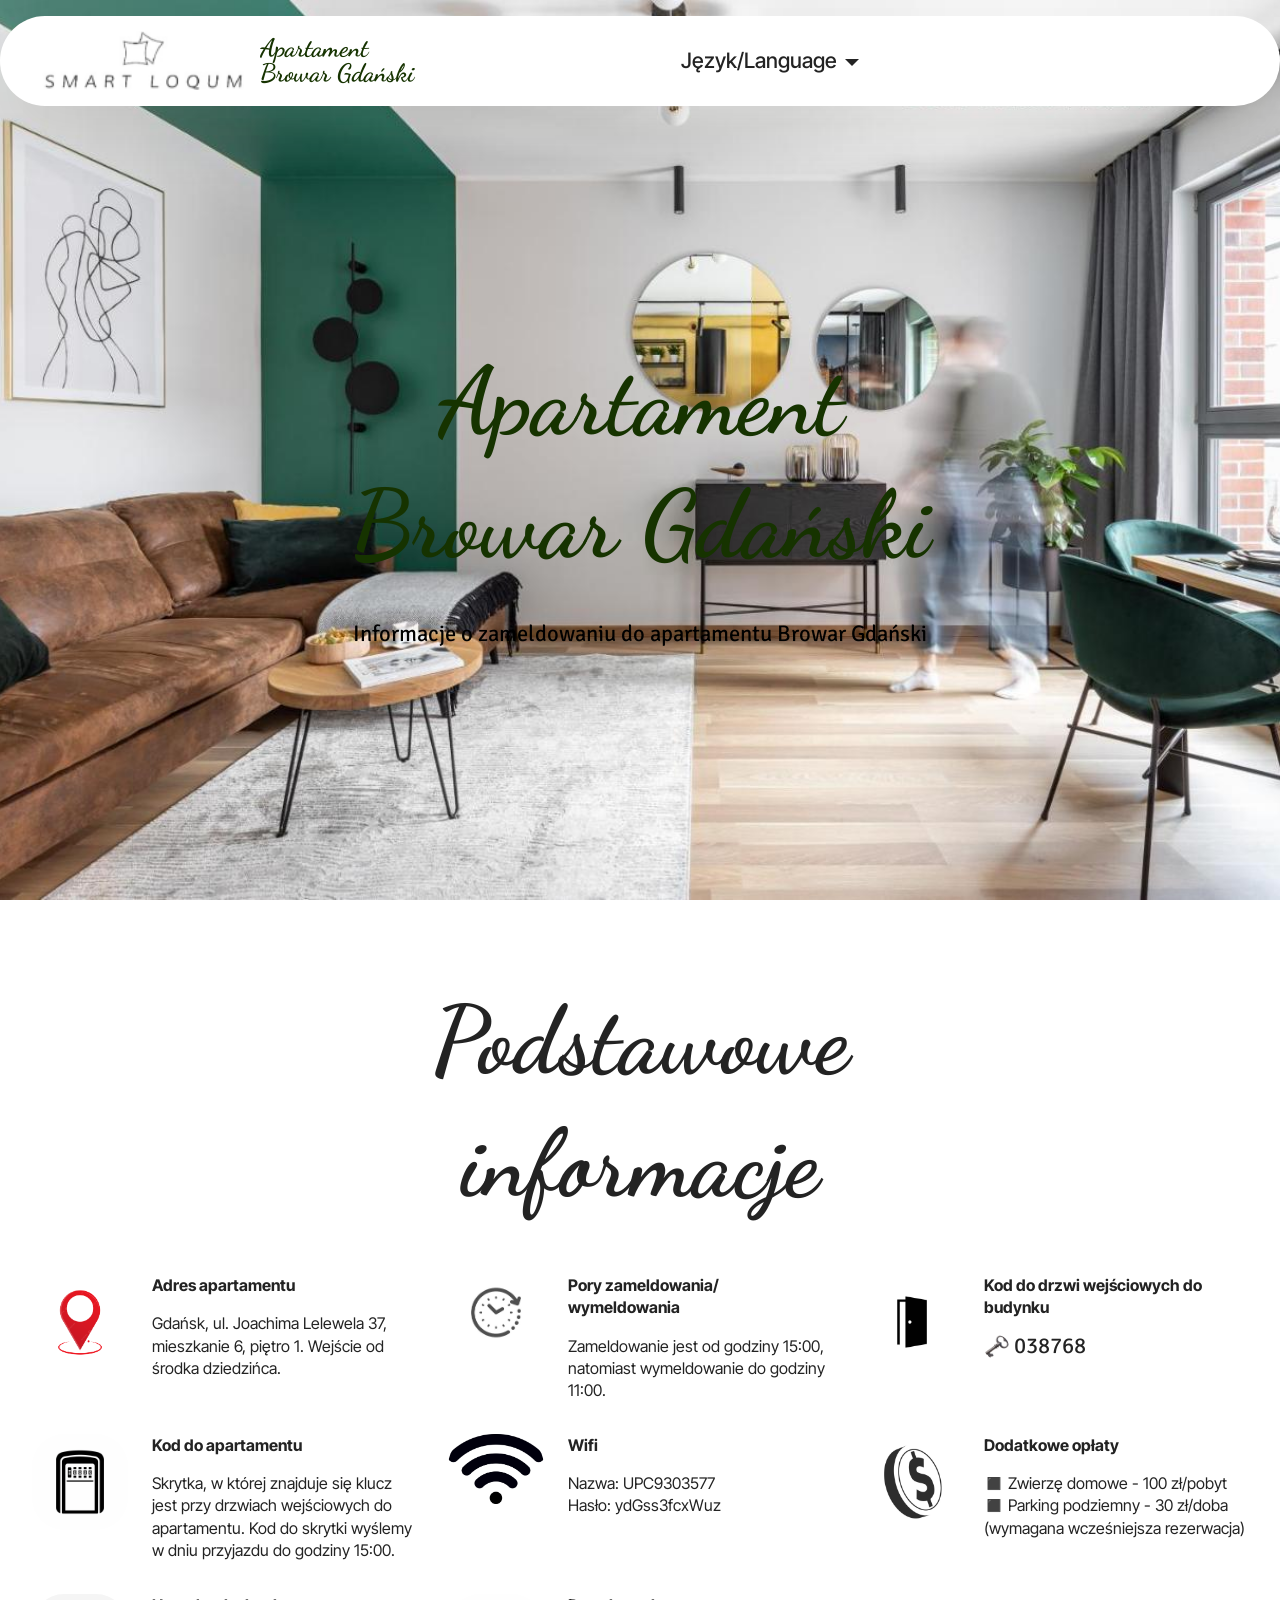
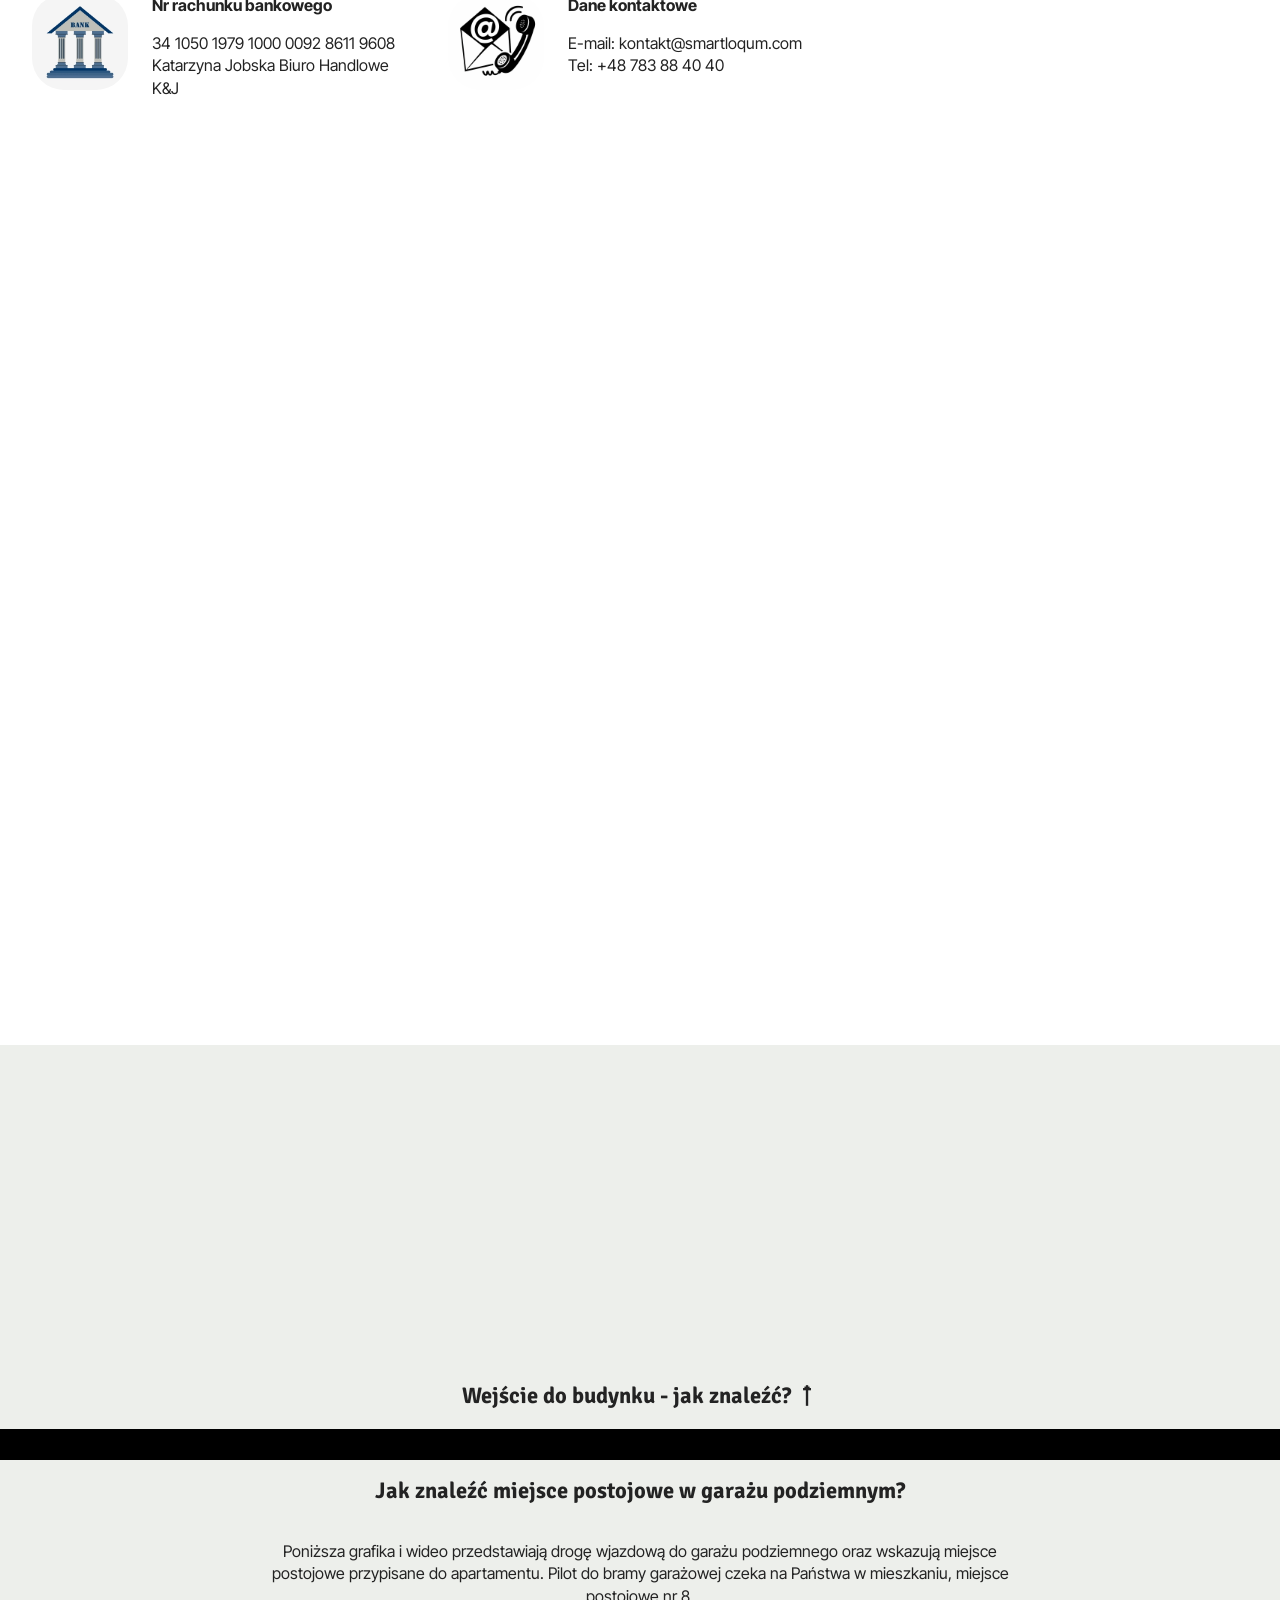
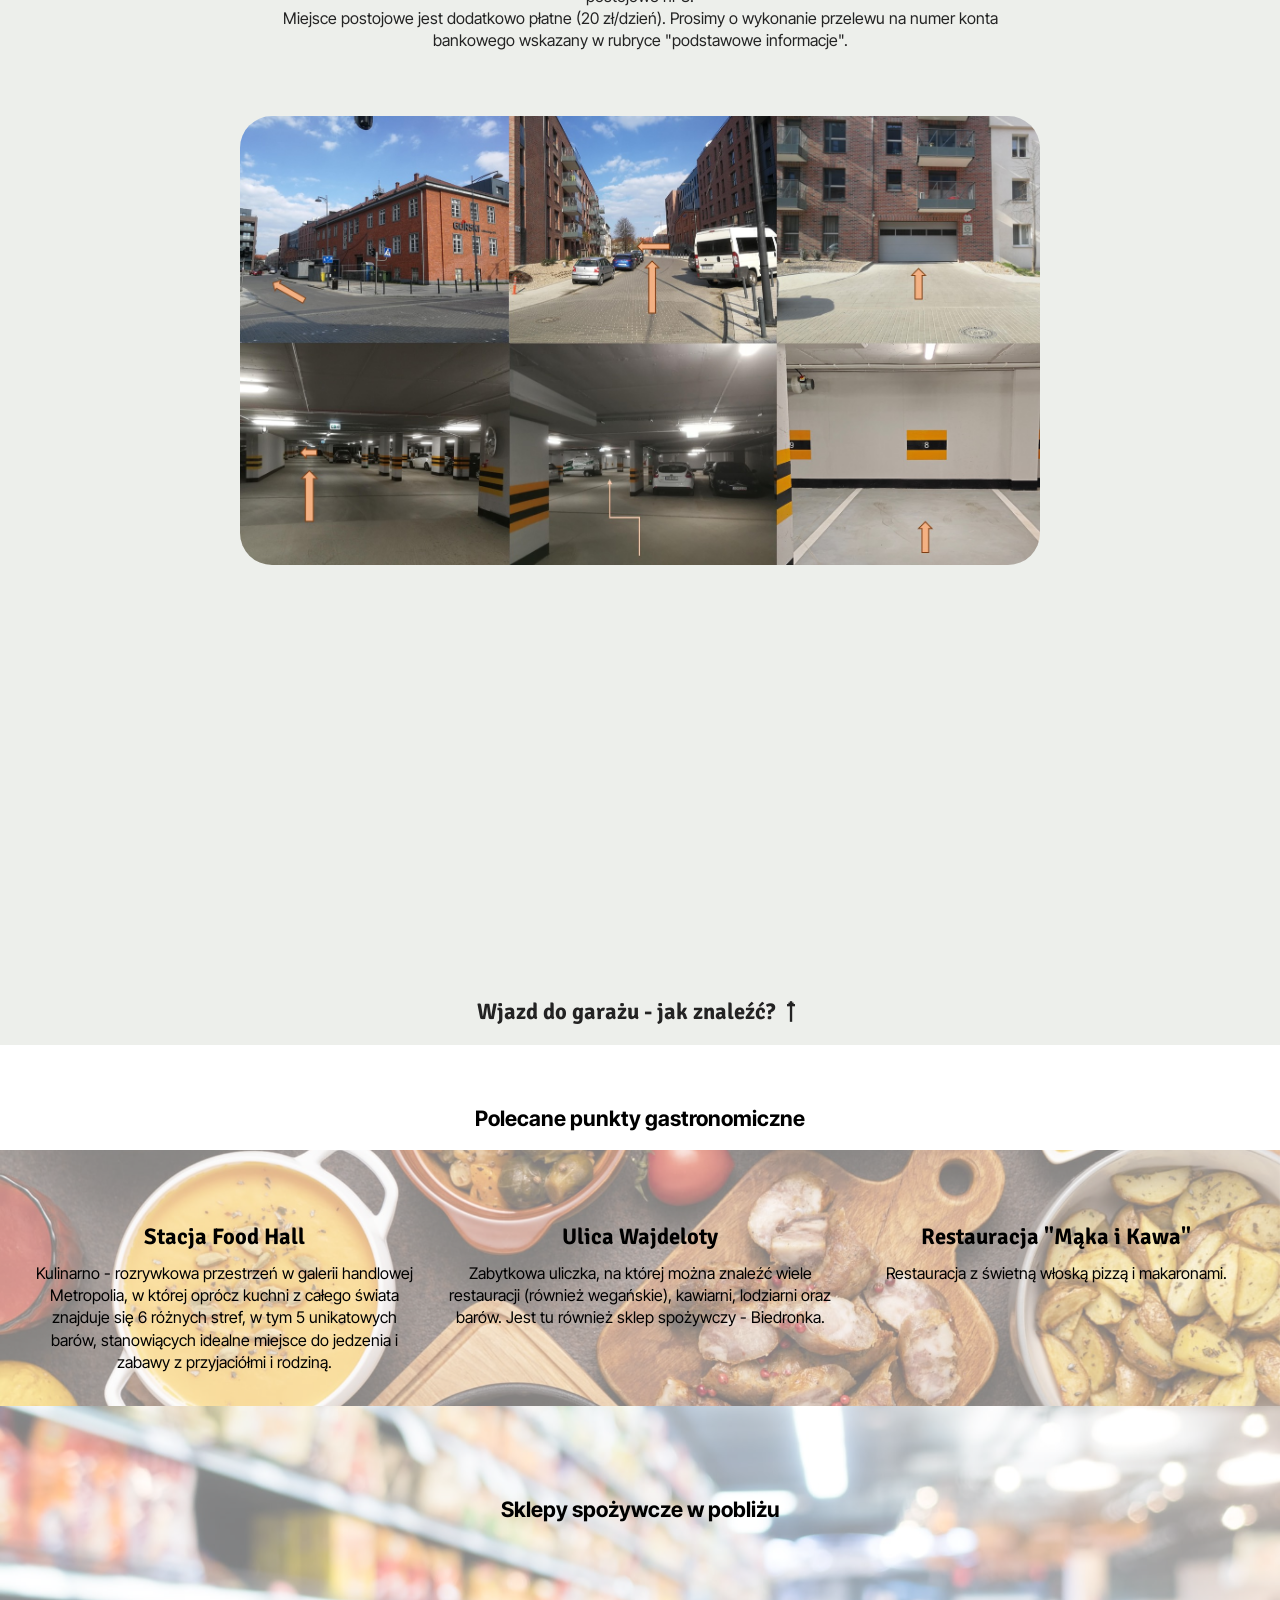
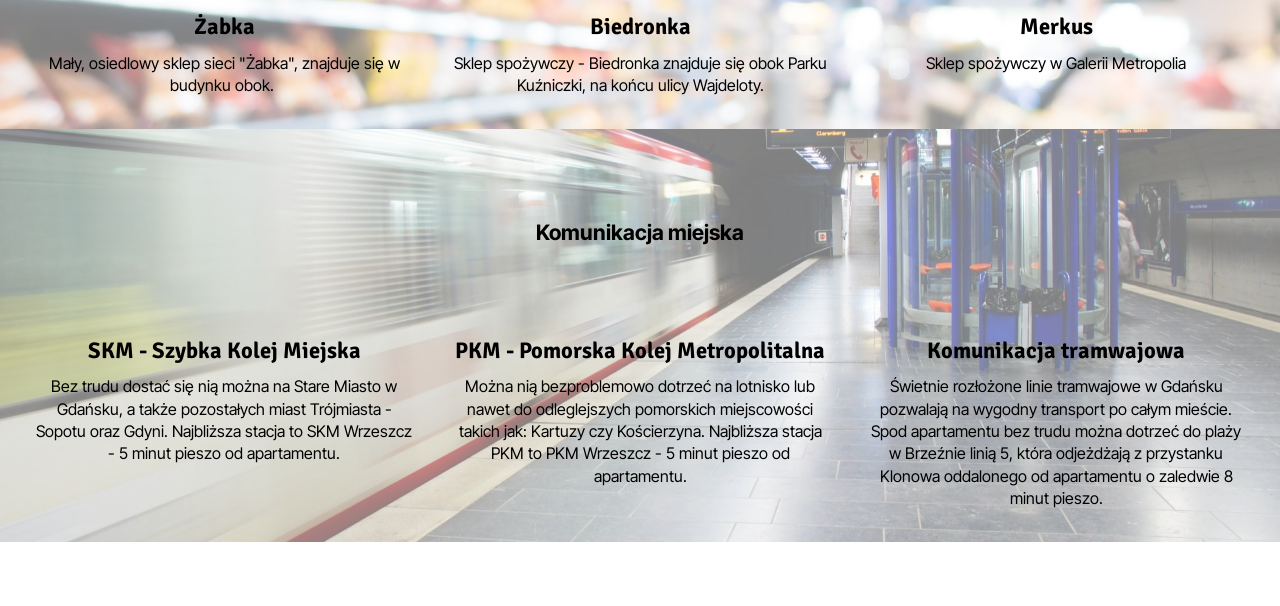
==== commit 0c6542a6: "Update index.html" ====
--- a/index.html
+++ b/index.html
@@ -173,8 +173,8 @@
 					</div>
 					<div class="card-box">
 						<h4 class="card-title mbr-fonts-style mb-0 display-7"><strong>Dodatkowe opłaty&nbsp;</strong></h4>
-						<h5 class="card-text mbr-fonts-style mt-3 display-7"><div>◼️ Zwierzę domowe - 70 zł/pobyt
-</div><div>◼️ Parking podziemny - 20 zł/doba (wymagana wcześniejsza rezerwacja)</div></h5>
+						<h5 class="card-text mbr-fonts-style mt-3 display-7"><div>◼️ Zwierzę domowe - 100 zł/pobyt
+</div><div>◼️ Parking podziemny - 30 zł/doba (wymagana wcześniejsza rezerwacja)</div></h5>
 					</div>
 				</div>
 			</div><div class="item features-without-image col-12 col-lg-4">
@@ -471,4 +471,4 @@
   
   <input name="animation" type="hidden">
   </body>
-</html>+</html>
